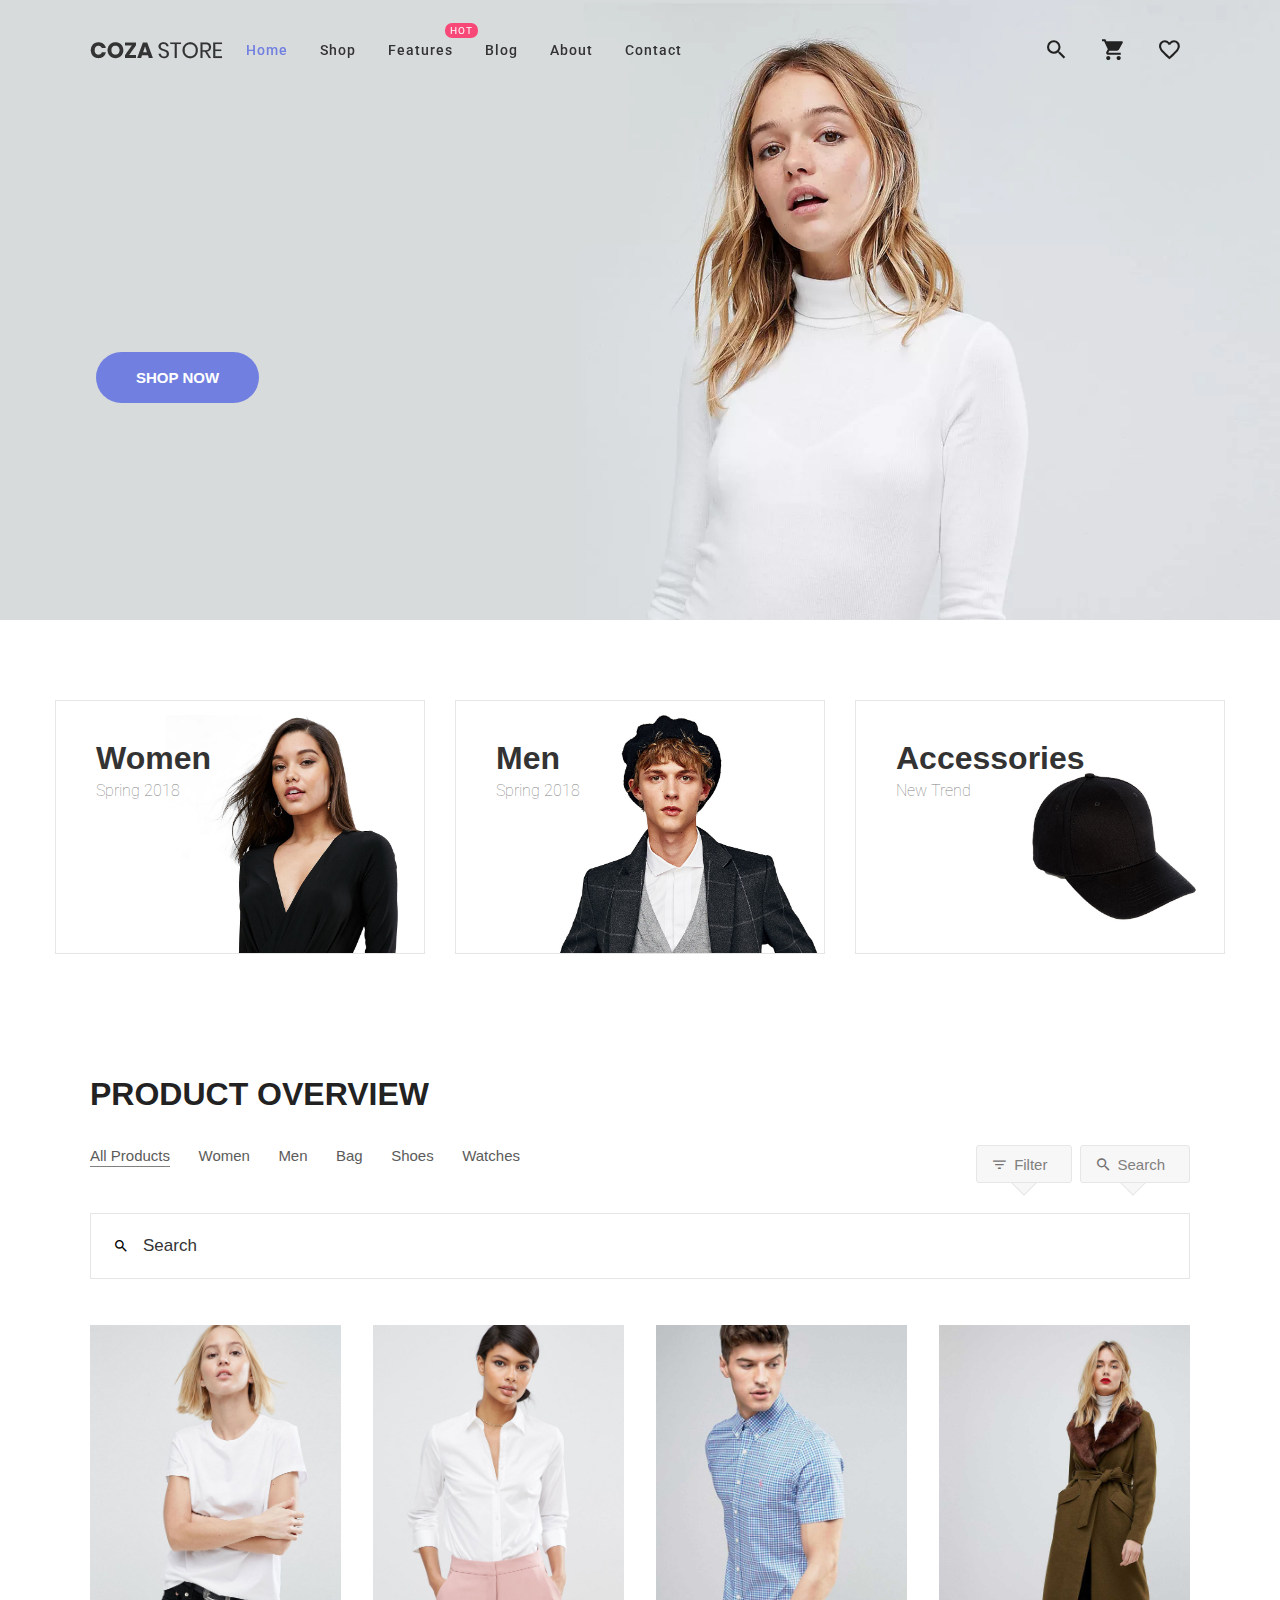
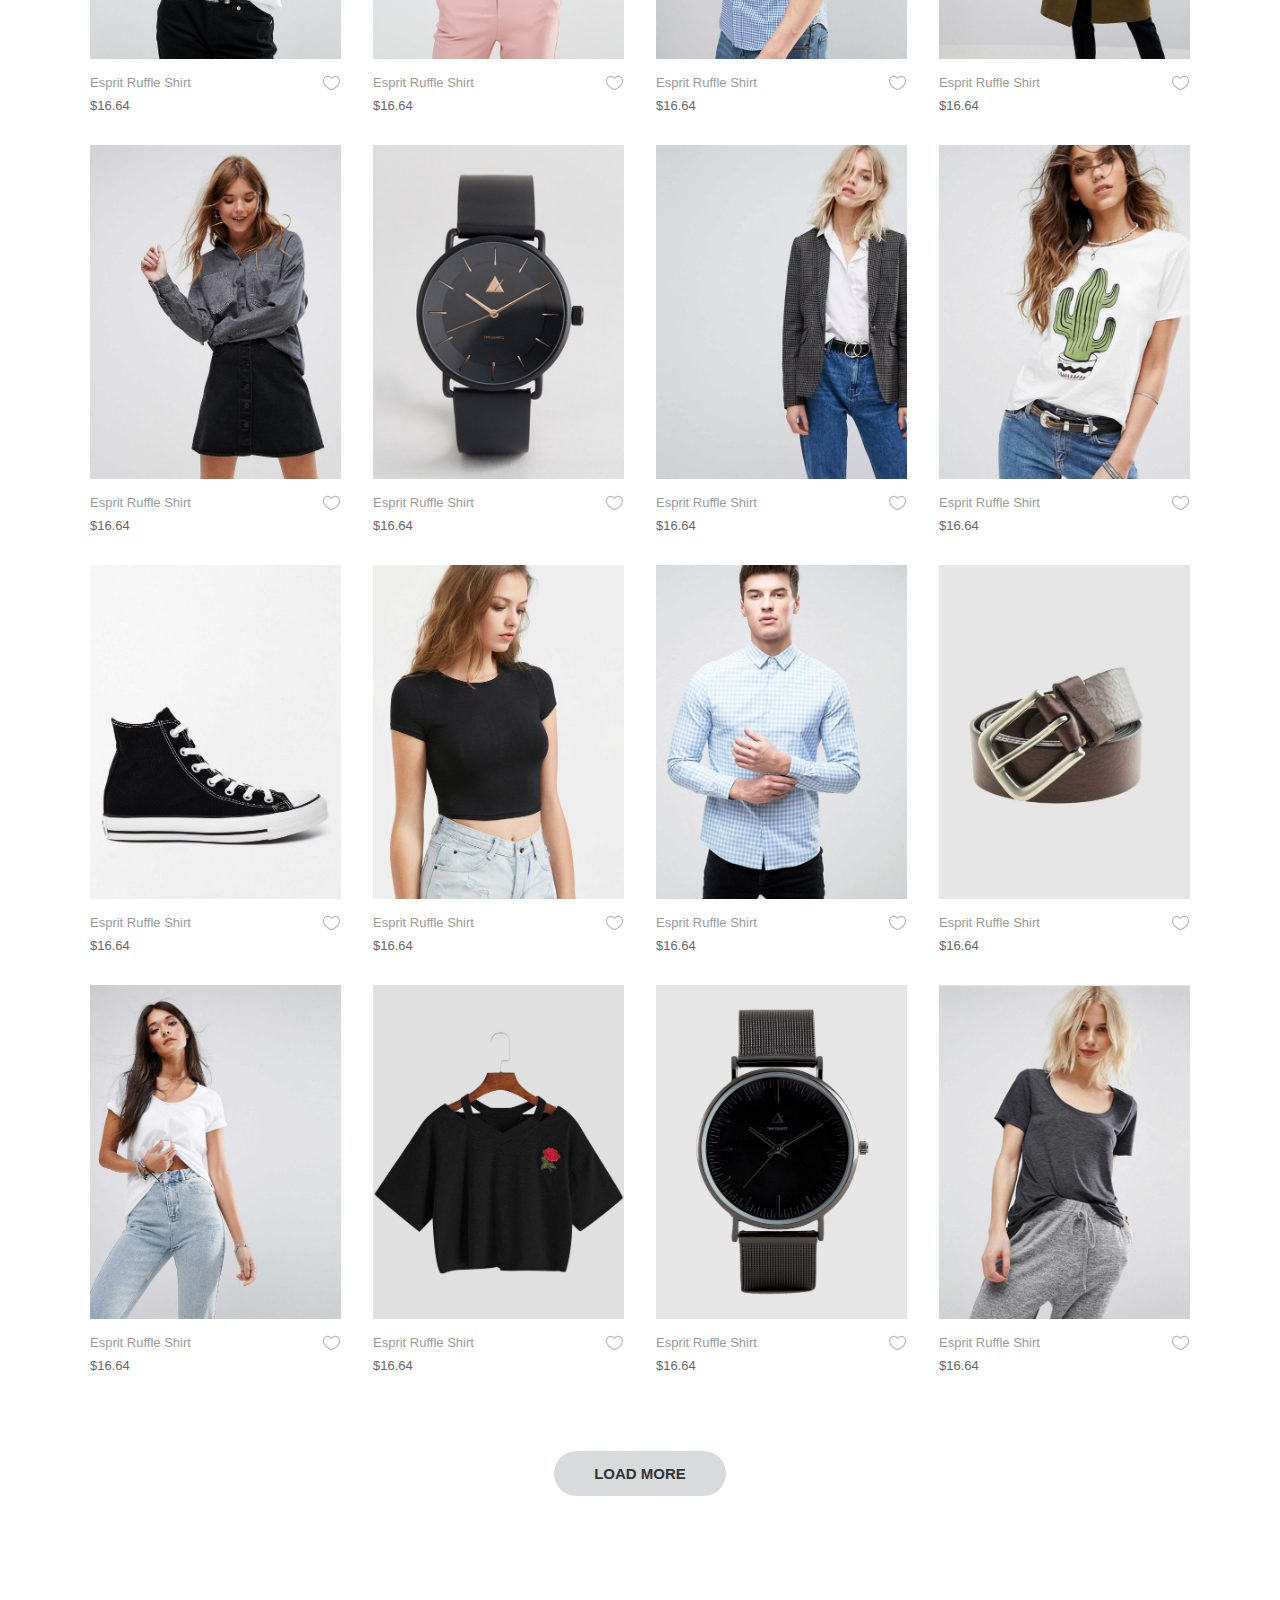
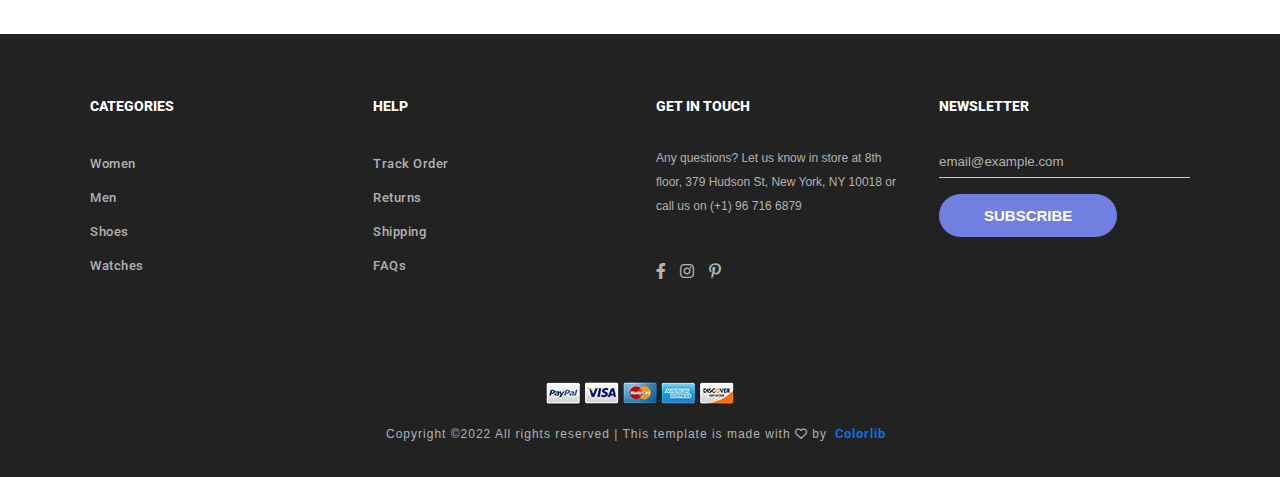
==== index.html @ a1674308 "added the projects files" ====
<!DOCTYPE html>
<html lang="en">
  <head>
    <meta charset="UTF-8" />
    <meta http-equiv="X-UA-Compatible" content="IE=edge" />
    <meta name="viewport" content="width=device-width, initial-scale=1.0" />
    <link rel="stylesheet" href="./assets/css/all.min.css" />
    <link rel="stylesheet" href="index.css" />
    <link rel="preconnect" href="https://fonts.googleapis.com" />
    <link rel="preconnect" href="https://fonts.gstatic.com" crossorigin />
    <link
      href="https://fonts.googleapis.com/css2?family=Roboto:wght@500&display=swap"
      rel="stylesheet"
    />
    <!-- material-design-iconic  -->
    <link
      rel="stylesheet"
      href="./assets/material-design-iconic-font/css/material-design-iconic-font.min.css"
    />
    <title>Coze Store</title>
  </head>
  <body>
    <!-- Header  -->
    <header>
      <div class="logo">
        <img src="./assets/images/logo.png" alt="logo" />
      </div>
      <nav>
        <ul class="main-menu">
          <div class="home">
            <li>
              <a href="index.html" style="padding-bottom: 3rem">Home</a>
              <ul class="sub-menu">
                <li><a href="#">Homepage 1</a></li>
                <li><a href="#">Homepage 2</a></li>
                <li><a href="#">Homepage 3</a></li>
              </ul>
            </li>
          </div>
          <li><a href="assets/pages/shop.html">Shop</a></li>
          <li>
            <span>HOT</span>
            <a href="assets/pages/features.html">Features</a>
          </li>
          <li><a href="assets/pages/blog.html">Blog</a></li>
          <li><a href="assets/pages/about.html">About</a></li>
          <li><a href="assets/pages/contact.html">Contact</a></li>
        </ul>
      </nav>
  
      <div class="header-icons">
        <i class="zmdi zmdi-search"></i>
        <i class="zmdi zmdi-shopping-cart"></i>
        <i class="zmdi zmdi-favorite-outline"></i>
      </div>
    </header>
    <!--   Landing -->
    <div class="landing">
      <button onclick="topFunction()" id="myBtn" title="Go to top">
        <i class="fa-solid fa-angle-up"></i>
      </button>
      <div class="slideshow" id="slideshow">
        <div>
          <img
            src="./assets/images/xslide-01.jpg.pagespeed.ic.XotvXKn0Mi.webp"
          />
        </div>
      </div>
      <button type="button" class="btn">SHOP NOW</button>
    </div>
    <div class="banner">
      <div class="banner-products">
        <img
          src="./assets/images/xbanner-01.jpg.pagespeed.ic.Uj5FE94mgU.jpg"
          alt=""
        />
        <h1>Women</h1>
        <p>Spring 2018</p>
        <div class="overlay">
          <button class="hover-underline-animation" type="button">
            SHOP NOW
          </button>
          <!-- <hr class="line" /> -->
        </div>
      </div>
      <div class="banner-products">
        <img
          src="./assets/images/xbanner-02.jpg.pagespeed.ic.MQuZq6F18q.jpg"
          alt=""
        />
        <h1>Men</h1>
        <p>Spring 2018</p>
        <div class="overlay">
          <button>SHOP NOW</button>
        </div>
      </div>
      <div class="banner-products">
        <img
          src="./assets/images/xbanner-03.jpg.pagespeed.ic.1rqLomOaMb.jpg"
          alt=""
        />
        <h1>Accessories</h1>
        <p>New Trend</p>
        <div class="overlay">
          <button type="button">SHOP NOW</button>
        </div>
      </div>
    </div>
    <!--  Products Overview -->
    <div class="title">
      <h1>PRODUCT OVERVIEW</h1>
    </div>
    <section class="products">
      <div class="product-top">
        <div class="button-group">
          <button type="button" class="active">All Products</button>
          <button type="button">Women</button>
          <button type="button">Men</button>
          <button type="button">Bag</button>
          <button type="button">Shoes</button>
          <button type="button">Watches</button>
        </div>
        <div class="filter">
          <div class="filter-icon">
            <i class="zmdi zmdi-filter-list hover"></i>
            <!-- <i class="icon-close-search zmdi zmdi-close dis-none"></i> -->
            <p class="hover">Filter</p>
          </div>
          <div class="filter-icon">
            <i class="zmdi zmdi-search hover" ></i> 
            <!-- <i class="icon-close-search  zmdi zmdi-close dis-none"></i> -->
            <p class="hover">Search</p>
          </div>
        </div>
      </div>
      <div class="search">
        <i class="zmdi zmdi-search hover" ></i> 
        <input type="search" value="" placeholder="Search">
      </div>
      </div>
      <div class="product-items">
        <div class="items">
          <div class="product">
            <img src="./assets/images/xproduct-01.jpg.pagespeed.ic.6WHvZRJRuO.jpg" alt="" />
            <button>Quick View</button>
          </div>
          <div class="product-info">
            <div class="price">
              <h3>Esprit Ruffle Shirt</h3>
              <p>$16.64</p>
            </div>
              <div class="heart-icons">
                <img class="icon-heart-1 " src="./assets/images/xicon-heart-01.png.pagespeed.ic.kGwqiVk_BS.png" alt="">
                <img class="icon-heart-2" src="./assets/images/xicon-heart-02.png.pagespeed.ic.-OFifoFj6L.png" alt="">
              </div>
          </div>
        </div>
        <div class="items">
          <div class="product">
            <img src="./assets/images/xproduct-02.jpg.pagespeed.ic._mIojWDfEX.jpg" alt="" />
            <button>Quick View</button>
          </div>
          <div class="product-info">
            <div class="price">
              <h3>Esprit Ruffle Shirt</h3>
              <p>$16.64</p>
            </div>
              <div class="heart-icons">
                <img class="icon-heart-1 " src="./assets/images/xicon-heart-01.png.pagespeed.ic.kGwqiVk_BS.png" alt="">
                <img class="icon-heart-2" src="./assets/images/xicon-heart-02.png.pagespeed.ic.-OFifoFj6L.png" alt="">
              </div>
          </div>
        </div>
        <div class="items">
          <div class="product">
            <img src="./assets/images/xproduct-03.jpg.pagespeed.ic.eOHs429Gtb.jpg" alt="" />
            <button>Quick View</button>
          </div>
          <div class="product-info">
            <div class="price">
              <h3>Esprit Ruffle Shirt</h3>
              <p>$16.64</p>
            </div>
              <div class="heart-icons">
                <img class="icon-heart-1 " src="./assets/images/xicon-heart-01.png.pagespeed.ic.kGwqiVk_BS.png" alt="">
                <img class="icon-heart-2" src="./assets/images/xicon-heart-02.png.pagespeed.ic.-OFifoFj6L.png" alt="">
              </div>
          </div>
        </div>
        <div class="items">
          <div class="product">
            <img src="./assets/images/xproduct-04.jpg.pagespeed.ic.1MaP4euDx9.jpg" alt="" />
            <button>Quick View</button>
          </div>
          <div class="product-info">
            <div class="price">
              <h3>Esprit Ruffle Shirt</h3>
              <p>$16.64</p>
            </div>
              <div class="heart-icons">
                <img class="icon-heart-1 " src="./assets/images/xicon-heart-01.png.pagespeed.ic.kGwqiVk_BS.png" alt="">
                <img class="icon-heart-2" src="./assets/images/xicon-heart-02.png.pagespeed.ic.-OFifoFj6L.png" alt="">
              </div>
          </div>
        </div>
        <div class="items">
          <div class="product">
            <img src="./assets/images/xproduct-05.jpg.pagespeed.ic.GHcB3Nc9zp.jpg" alt="" />
            <button>Quick View</button>
          </div>
          <div class="product-info">
            <div class="price">
              <h3>Esprit Ruffle Shirt</h3>
              <p>$16.64</p>
            </div>
              <div class="heart-icons">
                <img class="icon-heart-1 " src="./assets/images/xicon-heart-01.png.pagespeed.ic.kGwqiVk_BS.png" alt="">
                <img class="icon-heart-2" src="./assets/images/xicon-heart-02.png.pagespeed.ic.-OFifoFj6L.png" alt="">
              </div>
          </div>
        </div>
        <div class="items">
          <div class="product">
            <img src="./assets/images/xproduct-06.jpg.pagespeed.ic.mU9c3gp9yp.jpg" alt="" />
            <button>Quick View</button>
          </div>
          <div class="product-info">
            <div class="price">
              <h3>Esprit Ruffle Shirt</h3>
              <p>$16.64</p>
            </div>
              <div class="heart-icons">
                <img class="icon-heart-1 " src="./assets/images/xicon-heart-01.png.pagespeed.ic.kGwqiVk_BS.png" alt="">
                <img class="icon-heart-2" src="./assets/images/xicon-heart-02.png.pagespeed.ic.-OFifoFj6L.png" alt="">
              </div>
          </div>
        </div>
        <div class="items">
          <div class="product">
            <img src="./assets/images/xproduct-07.jpg.pagespeed.ic.wXz93SW1CF.webp" alt="" />
            <button>Quick View</button>
          </div>
          <div class="product-info">
            <div class="price">
              <h3>Esprit Ruffle Shirt</h3>
              <p>$16.64</p>
            </div>
              <div class="heart-icons">
                <img class="icon-heart-1 " src="./assets/images/xicon-heart-01.png.pagespeed.ic.kGwqiVk_BS.png" alt="">
                <img class="icon-heart-2" src="./assets/images/xicon-heart-02.png.pagespeed.ic.-OFifoFj6L.png" alt="">
              </div>
          </div>
        </div>
        <div class="items">
          <div class="product">
            <img src="./assets/images/xproduct-08.jpg.pagespeed.ic.zcR_ZfXlFq.jpg" alt="" />
            <button>Quick View</button>
          </div>
          <div class="product-info">
            <div class="price">
              <h3>Esprit Ruffle Shirt</h3>
              <p>$16.64</p>
            </div>
              <div class="heart-icons">
                <img class="icon-heart-1 " src="./assets/images/xicon-heart-01.png.pagespeed.ic.kGwqiVk_BS.png" alt="">
                <img class="icon-heart-2" src="./assets/images/xicon-heart-02.png.pagespeed.ic.-OFifoFj6L.png" alt="">
              </div>
          </div>
        </div>
        <div class="items">
          <div class="product">
            <img src="./assets/images/xproduct-09.jpg.pagespeed.ic._ex9y9IVR9.jpg" alt="" />
            <button>Quick View</button>
          </div>
          <div class="product-info">
            <div class="price">
              <h3>Esprit Ruffle Shirt</h3>
              <p>$16.64</p>
            </div>
              <div class="heart-icons">
                <img class="icon-heart-1 " src="./assets/images/xicon-heart-01.png.pagespeed.ic.kGwqiVk_BS.png" alt="">
                <img class="icon-heart-2" src="./assets/images/xicon-heart-02.png.pagespeed.ic.-OFifoFj6L.png" alt="">
              </div>
          </div>
        </div>
        <div class="items">
          <div class="product">
            <img src="./assets/images/xproduct-10.jpg.pagespeed.ic.JKjq4oUn3E.jpg" alt="" />
            <button>Quick View</button>
          </div>
          <div class="product-info">
            <div class="price">
              <h3>Esprit Ruffle Shirt</h3>
              <p>$16.64</p>
            </div>
              <div class="heart-icons">
                <img class="icon-heart-1 " src="./assets/images/xicon-heart-01.png.pagespeed.ic.kGwqiVk_BS.png" alt="">
                <img class="icon-heart-2" src="./assets/images/xicon-heart-02.png.pagespeed.ic.-OFifoFj6L.png" alt="">
              </div>
          </div>
        </div>
        <div class="items">
          <div class="product">
            <img src="./assets/images/xproduct-11.jpg.pagespeed.ic.fJxJBqHZzv.jpg" alt="" />
            <button>Quick View</button>
          </div>
          <div class="product-info">
            <div class="price">
              <h3>Esprit Ruffle Shirt</h3>
              <p>$16.64</p>
            </div>
              <div class="heart-icons">
                <img class="icon-heart-1 " src="./assets/images/xicon-heart-01.png.pagespeed.ic.kGwqiVk_BS.png" alt="">
                <img class="icon-heart-2" src="./assets/images/xicon-heart-02.png.pagespeed.ic.-OFifoFj6L.png" alt="">
              </div>
          </div>
        </div>
        <div class="items">
          <div class="product">
            <img src="./assets/images/xproduct-12.jpg.pagespeed.ic.Ft0-TDvq7W.jpg" alt="" />
            <button>Quick View</button>
          </div>
          <div class="product-info">
            <div class="price">
              <h3>Esprit Ruffle Shirt</h3>
              <p>$16.64</p>
            </div>
              <div class="heart-icons">
                <img class="icon-heart-1 " src="./assets/images/xicon-heart-01.png.pagespeed.ic.kGwqiVk_BS.png" alt="">
                <img class="icon-heart-2" src="./assets/images/xicon-heart-02.png.pagespeed.ic.-OFifoFj6L.png" alt="">
              </div>
          </div>
        </div>
        <div class="items">
          <div class="product">
            <img src="./assets/images/xproduct-13.jpg.pagespeed.ic.jIjGx2QblE.jpg" alt="" />
            <button>Quick View</button>
          </div>
          <div class="product-info">
            <div class="price">
              <h3>Esprit Ruffle Shirt</h3>
              <p>$16.64</p>
            </div>
              <div class="heart-icons">
                <img class="icon-heart-1 " src="./assets/images/xicon-heart-01.png.pagespeed.ic.kGwqiVk_BS.png" alt="">
                <img class="icon-heart-2" src="./assets/images/xicon-heart-02.png.pagespeed.ic.-OFifoFj6L.png" alt="">
              </div>
          </div>
        </div>
        <div class="items">
          <div class="product">
            <img src="./assets/images/xproduct-14.jpg.pagespeed.ic.rUWpWgkkYK.jpg" alt="" />
            <button>Quick View</button>
          </div>
          <div class="product-info">
            <div class="price">
              <h3>Esprit Ruffle Shirt</h3>
              <p>$16.64</p>
            </div>
              <div class="heart-icons">
                <img class="icon-heart-1 " src="./assets/images/xicon-heart-01.png.pagespeed.ic.kGwqiVk_BS.png" alt="">
                <img class="icon-heart-2" src="./assets/images/xicon-heart-02.png.pagespeed.ic.-OFifoFj6L.png" alt="">
              </div>
          </div>
        </div>
        <div class="items">
          <div class="product">
            <img src="./assets/images/xproduct-15.jpg.pagespeed.ic.LNG1pmoqOY.jpg" alt="" />
            <button>Quick View</button>
          </div>
          <div class="product-info">
            <div class="price">
              <h3>Esprit Ruffle Shirt</h3>
              <p>$16.64</p>
            </div>
              <div class="heart-icons">
                <img class="icon-heart-1 " src="./assets/images/xicon-heart-01.png.pagespeed.ic.kGwqiVk_BS.png" alt="">
                <img class="icon-heart-2" src="./assets/images/xicon-heart-02.png.pagespeed.ic.-OFifoFj6L.png" alt="">
              </div>
          </div>
        </div>
        <div class="items">
          <div class="product">
            <img src="./assets/images/xproduct-16.jpg.pagespeed.ic.AbLwZITYaU.jpg" alt="" />
            <button>Quick View</button>
          </div>
          <div class="product-info">
            <div class="price">
              <h3>Esprit Ruffle Shirt</h3>
              <p>$16.64</p>
            </div>
              <div class="heart-icons">
                <img class="icon-heart-1 " src="./assets/images/xicon-heart-01.png.pagespeed.ic.kGwqiVk_BS.png" alt="">
                <img class="icon-heart-2" src="./assets/images/xicon-heart-02.png.pagespeed.ic.-OFifoFj6L.png" alt="">
              </div>
          </div>
        </div>
      </div>
      <div class="load-more">
        <button type="button" class="btn">LOAD MORE</button>
      </div>  
    </section>

    <!-----------  Footer  ----------->
    <footer>
      <div class="footer-top">
        <div>
          <h4>CATEGORIES</h4>
          <a href="#">Women</a>
          <a href="#">Men</a>
          <a href="#">Shoes</a>
          <a href="#">Watches</a>
        </div>
        <div>
          <h4>HELP</h4>
          <a href="#">Track Order</a>
          <a href="#">Returns</a>
          <a href="#">Shipping</a>
          <a href="#">FAQs</a>
        </div>
        <div>
          <h4>GET IN TOUCH</h4>
          <p>
            Any questions? Let us know in store at 8th floor, 379 Hudson St, New York,
            NY 10018 or call us on (+1) 96 716 6879
          </p>
          <div class="socials">
            <i class="fa-brands fa-facebook-f"></i>
            <i class="fa-brands fa-instagram"></i>
            <i class="fa-brands fa-pinterest-p"></i>
          </div>
        </div>
        <div class="subscribe">
          <h4>NEWSLETTER</h4>
          <input type="text" placeholder="email@example.com" />
          <button type="submit" class="btn">SUBSCRIBE</button>
        </div>
      </div>
      <div class="footer-bottom">
        <div class="pay">
          <img
            src="/assets/images/xicon-pay-01.png.pagespeed.ic.xvOr_mBxdb.png"
            alt=""
          />
          <img
            src="/assets/images/xicon-pay-02.png.pagespeed.ic.rg_hDWQXGj.png"
            alt=""
          />
          <img
            src="/assets/images/xicon-pay-03.png.pagespeed.ic.oQPI6u_CWi.png"
            alt=""
          />
          <img
            src="/assets/images/xicon-pay-04.png.pagespeed.ic.lQoKBVZlWg.png"
            alt=""
          />
          <img
            src="/assets/images/xicon-pay-05.png.pagespeed.ic.x0LpVPNXiU.png"
            alt=""
          />
        </div>
        <p>
          Copyright ©2022 All rights reserved | This template is made with
          <i class="fa-regular fa-heart"></i> by<a href="#">Colorlib</a>
        </p>
      </div>
    </footer>
    <!-- jQuery -->
    <script
      type="text/javascript"
      src="https://ajax.googleapis.com/ajax/libs/jquery/1.11.3/jquery.min.js"
    ></script>
    <script
      src="https://code.jquery.com/jquery-3.3.1.min.js"
      integrity="sha384-tsQFqpEReu7ZLhBV2VZlAu7zcOV+rXbYlF2cqB8txI/8aZajjp4Bqd+V6D5IgvKT"
      crossorigin="anonymous"
    ></script>
    <script src="jquery-gallery.js"></script>
    <script src="./index.js"></script>
  </body>
</html>
---- index.css ----
@import "./assets/css/home.css";

/* Global Rules*/
* {
  margin: 0;
  padding: 0;
  border: 0;
  outline: 0;
  box-sizing: border-box;
  list-style: none;
  text-decoration: none;
}
html {
  scroll-behavior: smooth;
}
body {
  font-family: Arial, sans-serif;
}
:root {
  --secondary-color: #717fe0;
  --footer-color: #222;
  --up-color-footer: #495081;
  --up-color-default: #b8bff0;
  --img-bg-color: #d7dbdc;
  --text-color: #5b5b5a;
  --section-padding: 90px;
  --border-color: #e6e6e6;
}
.btn {
  background-color: var(--secondary-color);
  color: #fff;
  border: none;
  padding: 17px 40px;
  border-radius: 30px;
  font-size: 15px;
  font-weight: 600;
  cursor: pointer;
  transition: 0.5s;
}
.btn:hover {
  background-color: var(--footer-color);
}
#myBtn {
  display: none;
  position: fixed;
  bottom: 0px;
  right: 40px;
  z-index: 99;
  font-size: 16px;
  border: none;
  outline: none;
  background-color: rgb(113, 127, 224, 0.5);
  color: #fff;
  cursor: pointer;
  padding: 10px 14px;
  transition: 0.3s;
}

#myBtn:hover {
  background-color: #717fe0;
  transition: 0.3s;
}
/* End Global Rules*/
---- assets/material-design-iconic-font/css/material-design-iconic-font.min.css ----
@font-face{font-family:Material-Design-Iconic-Font;src:url(../fonts/Material-Design-Iconic-Font.woff2?v=2.2.0) format('woff2'),url(../fonts/Material-Design-Iconic-Font.woff?v=2.2.0) format('woff'),url(../fonts/Material-Design-Iconic-Font.ttf?v=2.2.0) format('truetype')}.zmdi{display:inline-block;font:normal normal normal 14px/1 'Material-Design-Iconic-Font';font-size:inherit;text-rendering:auto;-webkit-font-smoothing:antialiased;-moz-osx-font-smoothing:grayscale}.zmdi-hc-lg{font-size:1.33333333em;line-height:.75em;vertical-align:-15%}.zmdi-hc-2x{font-size:2em}.zmdi-hc-3x{font-size:3em}.zmdi-hc-4x{font-size:4em}.zmdi-hc-5x{font-size:5em}.zmdi-hc-fw{width:1.28571429em;text-align:center}.zmdi-hc-ul{padding-left:0;margin-left:2.14285714em;list-style-type:none}.zmdi-hc-ul>li{position:relative}.zmdi-hc-li{position:absolute;left:-2.14285714em;width:2.14285714em;top:.14285714em;text-align:center}.zmdi-hc-li.zmdi-hc-lg{left:-1.85714286em}.zmdi-hc-border{padding:.1em .25em;border:solid .1em #9e9e9e;border-radius:2px}.zmdi-hc-border-circle{padding:.1em .25em;border:solid .1em #9e9e9e;border-radius:50%}.zmdi.pull-left{float:left;margin-right:.15em}.zmdi.pull-right{float:right;margin-left:.15em}.zmdi-hc-spin{-webkit-animation:zmdi-spin 1.5s infinite linear;animation:zmdi-spin 1.5s infinite linear}.zmdi-hc-spin-reverse{-webkit-animation:zmdi-spin-reverse 1.5s infinite linear;animation:zmdi-spin-reverse 1.5s infinite linear}@-webkit-keyframes zmdi-spin{0%{-webkit-transform:rotate(0deg);transform:rotate(0deg)}100%{-webkit-transform:rotate(359deg);transform:rotate(359deg)}}@keyframes zmdi-spin{0%{-webkit-transform:rotate(0deg);transform:rotate(0deg)}100%{-webkit-transform:rotate(359deg);transform:rotate(359deg)}}@-webkit-keyframes zmdi-spin-reverse{0%{-webkit-transform:rotate(0deg);transform:rotate(0deg)}100%{-webkit-transform:rotate(-359deg);transform:rotate(-359deg)}}@keyframes zmdi-spin-reverse{0%{-webkit-transform:rotate(0deg);transform:rotate(0deg)}100%{-webkit-transform:rotate(-359deg);transform:rotate(-359deg)}}.zmdi-hc-rotate-90{-webkit-transform:rotate(90deg);-ms-transform:rotate(90deg);transform:rotate(90deg)}.zmdi-hc-rotate-180{-webkit-transform:rotate(180deg);-ms-transform:rotate(180deg);transform:rotate(180deg)}.zmdi-hc-rotate-270{-webkit-transform:rotate(270deg);-ms-transform:rotate(270deg);transform:rotate(270deg)}.zmdi-hc-flip-horizontal{-webkit-transform:scale(-1,1);-ms-transform:scale(-1,1);transform:scale(-1,1)}.zmdi-hc-flip-vertical{-webkit-transform:scale(1,-1);-ms-transform:scale(1,-1);transform:scale(1,-1)}.zmdi-hc-stack{position:relative;display:inline-block;width:2em;height:2em;line-height:2em;vertical-align:middle}.zmdi-hc-stack-1x,.zmdi-hc-stack-2x{position:absolute;left:0;width:100%;text-align:center}.zmdi-hc-stack-1x{line-height:inherit}.zmdi-hc-stack-2x{font-size:2em}.zmdi-hc-inverse{color:#fff}.zmdi-3d-rotation:before{content:'\f101'}.zmdi-airplane-off:before{content:'\f102'}.zmdi-airplane:before{content:'\f103'}.zmdi-album:before{content:'\f104'}.zmdi-archive:before{content:'\f105'}.zmdi-assignment-account:before{content:'\f106'}.zmdi-assignment-alert:before{content:'\f107'}.zmdi-assignment-check:before{content:'\f108'}.zmdi-assignment-o:before{content:'\f109'}.zmdi-assignment-return:before{content:'\f10a'}.zmdi-assignment-returned:before{content:'\f10b'}.zmdi-assignment:before{content:'\f10c'}.zmdi-attachment-alt:before{content:'\f10d'}.zmdi-attachment:before{content:'\f10e'}.zmdi-audio:before{content:'\f10f'}.zmdi-badge-check:before{content:'\f110'}.zmdi-balance-wallet:before{content:'\f111'}.zmdi-balance:before{content:'\f112'}.zmdi-battery-alert:before{content:'\f113'}.zmdi-battery-flash:before{content:'\f114'}.zmdi-battery-unknown:before{content:'\f115'}.zmdi-battery:before{content:'\f116'}.zmdi-bike:before{content:'\f117'}.zmdi-block-alt:before{content:'\f118'}.zmdi-block:before{content:'\f119'}.zmdi-boat:before{content:'\f11a'}.zmdi-book-image:before{content:'\f11b'}.zmdi-book:before{content:'\f11c'}.zmdi-bookmark-outline:before{content:'\f11d'}.zmdi-bookmark:before{content:'\f11e'}.zmdi-brush:before{content:'\f11f'}.zmdi-bug:before{content:'\f120'}.zmdi-bus:before{content:'\f121'}.zmdi-cake:before{content:'\f122'}.zmdi-car-taxi:before{content:'\f123'}.zmdi-car-wash:before{content:'\f124'}.zmdi-car:before{content:'\f125'}.zmdi-card-giftcard:before{content:'\f126'}.zmdi-card-membership:before{content:'\f127'}.zmdi-card-travel:before{content:'\f128'}.zmdi-card:before{content:'\f129'}.zmdi-case-check:before{content:'\f12a'}.zmdi-case-download:before{content:'\f12b'}.zmdi-case-play:before{content:'\f12c'}.zmdi-case:before{content:'\f12d'}.zmdi-cast-connected:before{content:'\f12e'}.zmdi-cast:before{content:'\f12f'}.zmdi-chart-donut:before{content:'\f130'}.zmdi-chart:before{content:'\f131'}.zmdi-city-alt:before{content:'\f132'}.zmdi-city:before{content:'\f133'}.zmdi-close-circle-o:before{content:'\f134'}.zmdi-close-circle:before{content:'\f135'}.zmdi-close:before{content:'\f136'}.zmdi-cocktail:before{content:'\f137'}.zmdi-code-setting:before{content:'\f138'}.zmdi-code-smartphone:before{content:'\f139'}.zmdi-code:before{content:'\f13a'}.zmdi-coffee:before{content:'\f13b'}.zmdi-collection-bookmark:before{content:'\f13c'}.zmdi-collection-case-play:before{content:'\f13d'}.zmdi-collection-folder-image:before{content:'\f13e'}.zmdi-collection-image-o:before{content:'\f13f'}.zmdi-collection-image:before{content:'\f140'}.zmdi-collection-item-1:before{content:'\f141'}.zmdi-collection-item-2:before{content:'\f142'}.zmdi-collection-item-3:before{content:'\f143'}.zmdi-collection-item-4:before{content:'\f144'}.zmdi-collection-item-5:before{content:'\f145'}.zmdi-collection-item-6:before{content:'\f146'}.zmdi-collection-item-7:before{content:'\f147'}.zmdi-collection-item-8:before{content:'\f148'}.zmdi-collection-item-9-plus:before{content:'\f149'}.zmdi-collection-item-9:before{content:'\f14a'}.zmdi-collection-item:before{content:'\f14b'}.zmdi-collection-music:before{content:'\f14c'}.zmdi-collection-pdf:before{content:'\f14d'}.zmdi-collection-plus:before{content:'\f14e'}.zmdi-collection-speaker:before{content:'\f14f'}.zmdi-collection-text:before{content:'\f150'}.zmdi-collection-video:before{content:'\f151'}.zmdi-compass:before{content:'\f152'}.zmdi-cutlery:before{content:'\f153'}.zmdi-delete:before{content:'\f154'}.zmdi-dialpad:before{content:'\f155'}.zmdi-dns:before{content:'\f156'}.zmdi-drink:before{content:'\f157'}.zmdi-edit:before{content:'\f158'}.zmdi-email-open:before{content:'\f159'}.zmdi-email:before{content:'\f15a'}.zmdi-eye-off:before{content:'\f15b'}.zmdi-eye:before{content:'\f15c'}.zmdi-eyedropper:before{content:'\f15d'}.zmdi-favorite-outline:before{content:'\f15e'}.zmdi-favorite:before{content:'\f15f'}.zmdi-filter-list:before{content:'\f160'}.zmdi-fire:before{content:'\f161'}.zmdi-flag:before{content:'\f162'}.zmdi-flare:before{content:'\f163'}.zmdi-flash-auto:before{content:'\f164'}.zmdi-flash-off:before{content:'\f165'}.zmdi-flash:before{content:'\f166'}.zmdi-flip:before{content:'\f167'}.zmdi-flower-alt:before{content:'\f168'}.zmdi-flower:before{content:'\f169'}.zmdi-font:before{content:'\f16a'}.zmdi-fullscreen-alt:before{content:'\f16b'}.zmdi-fullscreen-exit:before{content:'\f16c'}.zmdi-fullscreen:before{content:'\f16d'}.zmdi-functions:before{content:'\f16e'}.zmdi-gas-station:before{content:'\f16f'}.zmdi-gesture:before{content:'\f170'}.zmdi-globe-alt:before{content:'\f171'}.zmdi-globe-lock:before{content:'\f172'}.zmdi-globe:before{content:'\f173'}.zmdi-graduation-cap:before{content:'\f174'}.zmdi-home:before{content:'\f175'}.zmdi-hospital-alt:before{content:'\f176'}.zmdi-hospital:before{content:'\f177'}.zmdi-hotel:before{content:'\f178'}.zmdi-hourglass-alt:before{content:'\f179'}.zmdi-hourglass-outline:before{content:'\f17a'}.zmdi-hourglass:before{content:'\f17b'}.zmdi-http:before{content:'\f17c'}.zmdi-image-alt:before{content:'\f17d'}.zmdi-image-o:before{content:'\f17e'}.zmdi-image:before{content:'\f17f'}.zmdi-inbox:before{content:'\f180'}.zmdi-invert-colors-off:before{content:'\f181'}.zmdi-invert-colors:before{content:'\f182'}.zmdi-key:before{content:'\f183'}.zmdi-label-alt-outline:before{content:'\f184'}.zmdi-label-alt:before{content:'\f185'}.zmdi-label-heart:before{content:'\f186'}.zmdi-label:before{content:'\f187'}.zmdi-labels:before{content:'\f188'}.zmdi-lamp:before{content:'\f189'}.zmdi-landscape:before{content:'\f18a'}.zmdi-layers-off:before{content:'\f18b'}.zmdi-layers:before{content:'\f18c'}.zmdi-library:before{content:'\f18d'}.zmdi-link:before{content:'\f18e'}.zmdi-lock-open:before{content:'\f18f'}.zmdi-lock-outline:before{content:'\f190'}.zmdi-lock:before{content:'\f191'}.zmdi-mail-reply-all:before{content:'\f192'}.zmdi-mail-reply:before{content:'\f193'}.zmdi-mail-send:before{content:'\f194'}.zmdi-mall:before{content:'\f195'}.zmdi-map:before{content:'\f196'}.zmdi-menu:before{content:'\f197'}.zmdi-money-box:before{content:'\f198'}.zmdi-money-off:before{content:'\f199'}.zmdi-money:before{content:'\f19a'}.zmdi-more-vert:before{content:'\f19b'}.zmdi-more:before{content:'\f19c'}.zmdi-movie-alt:before{content:'\f19d'}.zmdi-movie:before{content:'\f19e'}.zmdi-nature-people:before{content:'\f19f'}.zmdi-nature:before{content:'\f1a0'}.zmdi-navigation:before{content:'\f1a1'}.zmdi-open-in-browser:before{content:'\f1a2'}.zmdi-open-in-new:before{content:'\f1a3'}.zmdi-palette:before{content:'\f1a4'}.zmdi-parking:before{content:'\f1a5'}.zmdi-pin-account:before{content:'\f1a6'}.zmdi-pin-assistant:before{content:'\f1a7'}.zmdi-pin-drop:before{content:'\f1a8'}.zmdi-pin-help:before{content:'\f1a9'}.zmdi-pin-off:before{content:'\f1aa'}.zmdi-pin:before{content:'\f1ab'}.zmdi-pizza:before{content:'\f1ac'}.zmdi-plaster:before{content:'\f1ad'}.zmdi-power-setting:before{content:'\f1ae'}.zmdi-power:before{content:'\f1af'}.zmdi-print:before{content:'\f1b0'}.zmdi-puzzle-piece:before{content:'\f1b1'}.zmdi-quote:before{content:'\f1b2'}.zmdi-railway:before{content:'\f1b3'}.zmdi-receipt:before{content:'\f1b4'}.zmdi-refresh-alt:before{content:'\f1b5'}.zmdi-refresh-sync-alert:before{content:'\f1b6'}.zmdi-refresh-sync-off:before{content:'\f1b7'}.zmdi-refresh-sync:before{content:'\f1b8'}.zmdi-refresh:before{content:'\f1b9'}.zmdi-roller:before{content:'\f1ba'}.zmdi-ruler:before{content:'\f1bb'}.zmdi-scissors:before{content:'\f1bc'}.zmdi-screen-rotation-lock:before{content:'\f1bd'}.zmdi-screen-rotation:before{content:'\f1be'}.zmdi-search-for:before{content:'\f1bf'}.zmdi-search-in-file:before{content:'\f1c0'}.zmdi-search-in-page:before{content:'\f1c1'}.zmdi-search-replace:before{content:'\f1c2'}.zmdi-search:before{content:'\f1c3'}.zmdi-seat:before{content:'\f1c4'}.zmdi-settings-square:before{content:'\f1c5'}.zmdi-settings:before{content:'\f1c6'}.zmdi-shield-check:before{content:'\f1c7'}.zmdi-shield-security:before{content:'\f1c8'}.zmdi-shopping-basket:before{content:'\f1c9'}.zmdi-shopping-cart-plus:before{content:'\f1ca'}.zmdi-shopping-cart:before{content:'\f1cb'}.zmdi-sign-in:before{content:'\f1cc'}.zmdi-sort-amount-asc:before{content:'\f1cd'}.zmdi-sort-amount-desc:before{content:'\f1ce'}.zmdi-sort-asc:before{content:'\f1cf'}.zmdi-sort-desc:before{content:'\f1d0'}.zmdi-spellcheck:before{content:'\f1d1'}.zmdi-storage:before{content:'\f1d2'}.zmdi-store-24:before{content:'\f1d3'}.zmdi-store:before{content:'\f1d4'}.zmdi-subway:before{content:'\f1d5'}.zmdi-sun:before{content:'\f1d6'}.zmdi-tab-unselected:before{content:'\f1d7'}.zmdi-tab:before{content:'\f1d8'}.zmdi-tag-close:before{content:'\f1d9'}.zmdi-tag-more:before{content:'\f1da'}.zmdi-tag:before{content:'\f1db'}.zmdi-thumb-down:before{content:'\f1dc'}.zmdi-thumb-up-down:before{content:'\f1dd'}.zmdi-thumb-up:before{content:'\f1de'}.zmdi-ticket-star:before{content:'\f1df'}.zmdi-toll:before{content:'\f1e0'}.zmdi-toys:before{content:'\f1e1'}.zmdi-traffic:before{content:'\f1e2'}.zmdi-translate:before{content:'\f1e3'}.zmdi-triangle-down:before{content:'\f1e4'}.zmdi-triangle-up:before{content:'\f1e5'}.zmdi-truck:before{content:'\f1e6'}.zmdi-turning-sign:before{content:'\f1e7'}.zmdi-wallpaper:before{content:'\f1e8'}.zmdi-washing-machine:before{content:'\f1e9'}.zmdi-window-maximize:before{content:'\f1ea'}.zmdi-window-minimize:before{content:'\f1eb'}.zmdi-window-restore:before{content:'\f1ec'}.zmdi-wrench:before{content:'\f1ed'}.zmdi-zoom-in:before{content:'\f1ee'}.zmdi-zoom-out:before{content:'\f1ef'}.zmdi-alert-circle-o:before{content:'\f1f0'}.zmdi-alert-circle:before{content:'\f1f1'}.zmdi-alert-octagon:before{content:'\f1f2'}.zmdi-alert-polygon:before{content:'\f1f3'}.zmdi-alert-triangle:before{content:'\f1f4'}.zmdi-help-outline:before{content:'\f1f5'}.zmdi-help:before{content:'\f1f6'}.zmdi-info-outline:before{content:'\f1f7'}.zmdi-info:before{content:'\f1f8'}.zmdi-notifications-active:before{content:'\f1f9'}.zmdi-notifications-add:before{content:'\f1fa'}.zmdi-notifications-none:before{content:'\f1fb'}.zmdi-notifications-off:before{content:'\f1fc'}.zmdi-notifications-paused:before{content:'\f1fd'}.zmdi-notifications:before{content:'\f1fe'}.zmdi-account-add:before{content:'\f1ff'}.zmdi-account-box-mail:before{content:'\f200'}.zmdi-account-box-o:before{content:'\f201'}.zmdi-account-box-phone:before{content:'\f202'}.zmdi-account-box:before{content:'\f203'}.zmdi-account-calendar:before{content:'\f204'}.zmdi-account-circle:before{content:'\f205'}.zmdi-account-o:before{content:'\f206'}.zmdi-account:before{content:'\f207'}.zmdi-accounts-add:before{content:'\f208'}.zmdi-accounts-alt:before{content:'\f209'}.zmdi-accounts-list-alt:before{content:'\f20a'}.zmdi-accounts-list:before{content:'\f20b'}.zmdi-accounts-outline:before{content:'\f20c'}.zmdi-accounts:before{content:'\f20d'}.zmdi-face:before{content:'\f20e'}.zmdi-female:before{content:'\f20f'}.zmdi-male-alt:before{content:'\f210'}.zmdi-male-female:before{content:'\f211'}.zmdi-male:before{content:'\f212'}.zmdi-mood-bad:before{content:'\f213'}.zmdi-mood:before{content:'\f214'}.zmdi-run:before{content:'\f215'}.zmdi-walk:before{content:'\f216'}.zmdi-cloud-box:before{content:'\f217'}.zmdi-cloud-circle:before{content:'\f218'}.zmdi-cloud-done:before{content:'\f219'}.zmdi-cloud-download:before{content:'\f21a'}.zmdi-cloud-off:before{content:'\f21b'}.zmdi-cloud-outline-alt:before{content:'\f21c'}.zmdi-cloud-outline:before{content:'\f21d'}.zmdi-cloud-upload:before{content:'\f21e'}.zmdi-cloud:before{content:'\f21f'}.zmdi-download:before{content:'\f220'}.zmdi-file-plus:before{content:'\f221'}.zmdi-file-text:before{content:'\f222'}.zmdi-file:before{content:'\f223'}.zmdi-folder-outline:before{content:'\f224'}.zmdi-folder-person:before{content:'\f225'}.zmdi-folder-star-alt:before{content:'\f226'}.zmdi-folder-star:before{content:'\f227'}.zmdi-folder:before{content:'\f228'}.zmdi-gif:before{content:'\f229'}.zmdi-upload:before{content:'\f22a'}.zmdi-border-all:before{content:'\f22b'}.zmdi-border-bottom:before{content:'\f22c'}.zmdi-border-clear:before{content:'\f22d'}.zmdi-border-color:before{content:'\f22e'}.zmdi-border-horizontal:before{content:'\f22f'}.zmdi-border-inner:before{content:'\f230'}.zmdi-border-left:before{content:'\f231'}.zmdi-border-outer:before{content:'\f232'}.zmdi-border-right:before{content:'\f233'}.zmdi-border-style:before{content:'\f234'}.zmdi-border-top:before{content:'\f235'}.zmdi-border-vertical:before{content:'\f236'}.zmdi-copy:before{content:'\f237'}.zmdi-crop:before{content:'\f238'}.zmdi-format-align-center:before{content:'\f239'}.zmdi-format-align-justify:before{content:'\f23a'}.zmdi-format-align-left:before{content:'\f23b'}.zmdi-format-align-right:before{content:'\f23c'}.zmdi-format-bold:before{content:'\f23d'}.zmdi-format-clear-all:before{content:'\f23e'}.zmdi-format-clear:before{content:'\f23f'}.zmdi-format-color-fill:before{content:'\f240'}.zmdi-format-color-reset:before{content:'\f241'}.zmdi-format-color-text:before{content:'\f242'}.zmdi-format-indent-decrease:before{content:'\f243'}.zmdi-format-indent-increase:before{content:'\f244'}.zmdi-format-italic:before{content:'\f245'}.zmdi-format-line-spacing:before{content:'\f246'}.zmdi-format-list-bulleted:before{content:'\f247'}.zmdi-format-list-numbered:before{content:'\f248'}.zmdi-format-ltr:before{content:'\f249'}.zmdi-format-rtl:before{content:'\f24a'}.zmdi-format-size:before{content:'\f24b'}.zmdi-format-strikethrough-s:before{content:'\f24c'}.zmdi-format-strikethrough:before{content:'\f24d'}.zmdi-format-subject:before{content:'\f24e'}.zmdi-format-underlined:before{content:'\f24f'}.zmdi-format-valign-bottom:before{content:'\f250'}.zmdi-format-valign-center:before{content:'\f251'}.zmdi-format-valign-top:before{content:'\f252'}.zmdi-redo:before{content:'\f253'}.zmdi-select-all:before{content:'\f254'}.zmdi-space-bar:before{content:'\f255'}.zmdi-text-format:before{content:'\f256'}.zmdi-transform:before{content:'\f257'}.zmdi-undo:before{content:'\f258'}.zmdi-wrap-text:before{content:'\f259'}.zmdi-comment-alert:before{content:'\f25a'}.zmdi-comment-alt-text:before{content:'\f25b'}.zmdi-comment-alt:before{content:'\f25c'}.zmdi-comment-edit:before{content:'\f25d'}.zmdi-comment-image:before{content:'\f25e'}.zmdi-comment-list:before{content:'\f25f'}.zmdi-comment-more:before{content:'\f260'}.zmdi-comment-outline:before{content:'\f261'}.zmdi-comment-text-alt:before{content:'\f262'}.zmdi-comment-text:before{content:'\f263'}.zmdi-comment-video:before{content:'\f264'}.zmdi-comment:before{content:'\f265'}.zmdi-comments:before{content:'\f266'}.zmdi-check-all:before{content:'\f267'}.zmdi-check-circle-u:before{content:'\f268'}.zmdi-check-circle:before{content:'\f269'}.zmdi-check-square:before{content:'\f26a'}.zmdi-check:before{content:'\f26b'}.zmdi-circle-o:before{content:'\f26c'}.zmdi-circle:before{content:'\f26d'}.zmdi-dot-circle-alt:before{content:'\f26e'}.zmdi-dot-circle:before{content:'\f26f'}.zmdi-minus-circle-outline:before{content:'\f270'}.zmdi-minus-circle:before{content:'\f271'}.zmdi-minus-square:before{content:'\f272'}.zmdi-minus:before{content:'\f273'}.zmdi-plus-circle-o-duplicate:before{content:'\f274'}.zmdi-plus-circle-o:before{content:'\f275'}.zmdi-plus-circle:before{content:'\f276'}.zmdi-plus-square:before{content:'\f277'}.zmdi-plus:before{content:'\f278'}.zmdi-square-o:before{content:'\f279'}.zmdi-star-circle:before{content:'\f27a'}.zmdi-star-half:before{content:'\f27b'}.zmdi-star-outline:before{content:'\f27c'}.zmdi-star:before{content:'\f27d'}.zmdi-bluetooth-connected:before{content:'\f27e'}.zmdi-bluetooth-off:before{content:'\f27f'}.zmdi-bluetooth-search:before{content:'\f280'}.zmdi-bluetooth-setting:before{content:'\f281'}.zmdi-bluetooth:before{content:'\f282'}.zmdi-camera-add:before{content:'\f283'}.zmdi-camera-alt:before{content:'\f284'}.zmdi-camera-bw:before{content:'\f285'}.zmdi-camera-front:before{content:'\f286'}.zmdi-camera-mic:before{content:'\f287'}.zmdi-camera-party-mode:before{content:'\f288'}.zmdi-camera-rear:before{content:'\f289'}.zmdi-camera-roll:before{content:'\f28a'}.zmdi-camera-switch:before{content:'\f28b'}.zmdi-camera:before{content:'\f28c'}.zmdi-card-alert:before{content:'\f28d'}.zmdi-card-off:before{content:'\f28e'}.zmdi-card-sd:before{content:'\f28f'}.zmdi-card-sim:before{content:'\f290'}.zmdi-desktop-mac:before{content:'\f291'}.zmdi-desktop-windows:before{content:'\f292'}.zmdi-device-hub:before{content:'\f293'}.zmdi-devices-off:before{content:'\f294'}.zmdi-devices:before{content:'\f295'}.zmdi-dock:before{content:'\f296'}.zmdi-floppy:before{content:'\f297'}.zmdi-gamepad:before{content:'\f298'}.zmdi-gps-dot:before{content:'\f299'}.zmdi-gps-off:before{content:'\f29a'}.zmdi-gps:before{content:'\f29b'}.zmdi-headset-mic:before{content:'\f29c'}.zmdi-headset:before{content:'\f29d'}.zmdi-input-antenna:before{content:'\f29e'}.zmdi-input-composite:before{content:'\f29f'}.zmdi-input-hdmi:before{content:'\f2a0'}.zmdi-input-power:before{content:'\f2a1'}.zmdi-input-svideo:before{content:'\f2a2'}.zmdi-keyboard-hide:before{content:'\f2a3'}.zmdi-keyboard:before{content:'\f2a4'}.zmdi-laptop-chromebook:before{content:'\f2a5'}.zmdi-laptop-mac:before{content:'\f2a6'}.zmdi-laptop:before{content:'\f2a7'}.zmdi-mic-off:before{content:'\f2a8'}.zmdi-mic-outline:before{content:'\f2a9'}.zmdi-mic-setting:before{content:'\f2aa'}.zmdi-mic:before{content:'\f2ab'}.zmdi-mouse:before{content:'\f2ac'}.zmdi-network-alert:before{content:'\f2ad'}.zmdi-network-locked:before{content:'\f2ae'}.zmdi-network-off:before{content:'\f2af'}.zmdi-network-outline:before{content:'\f2b0'}.zmdi-network-setting:before{content:'\f2b1'}.zmdi-network:before{content:'\f2b2'}.zmdi-phone-bluetooth:before{content:'\f2b3'}.zmdi-phone-end:before{content:'\f2b4'}.zmdi-phone-forwarded:before{content:'\f2b5'}.zmdi-phone-in-talk:before{content:'\f2b6'}.zmdi-phone-locked:before{content:'\f2b7'}.zmdi-phone-missed:before{content:'\f2b8'}.zmdi-phone-msg:before{content:'\f2b9'}.zmdi-phone-paused:before{content:'\f2ba'}.zmdi-phone-ring:before{content:'\f2bb'}.zmdi-phone-setting:before{content:'\f2bc'}.zmdi-phone-sip:before{content:'\f2bd'}.zmdi-phone:before{content:'\f2be'}.zmdi-portable-wifi-changes:before{content:'\f2bf'}.zmdi-portable-wifi-off:before{content:'\f2c0'}.zmdi-portable-wifi:before{content:'\f2c1'}.zmdi-radio:before{content:'\f2c2'}.zmdi-reader:before{content:'\f2c3'}.zmdi-remote-control-alt:before{content:'\f2c4'}.zmdi-remote-control:before{content:'\f2c5'}.zmdi-router:before{content:'\f2c6'}.zmdi-scanner:before{content:'\f2c7'}.zmdi-smartphone-android:before{content:'\f2c8'}.zmdi-smartphone-download:before{content:'\f2c9'}.zmdi-smartphone-erase:before{content:'\f2ca'}.zmdi-smartphone-info:before{content:'\f2cb'}.zmdi-smartphone-iphone:before{content:'\f2cc'}.zmdi-smartphone-landscape-lock:before{content:'\f2cd'}.zmdi-smartphone-landscape:before{content:'\f2ce'}.zmdi-smartphone-lock:before{content:'\f2cf'}.zmdi-smartphone-portrait-lock:before{content:'\f2d0'}.zmdi-smartphone-ring:before{content:'\f2d1'}.zmdi-smartphone-setting:before{content:'\f2d2'}.zmdi-smartphone-setup:before{content:'\f2d3'}.zmdi-smartphone:before{content:'\f2d4'}.zmdi-speaker:before{content:'\f2d5'}.zmdi-tablet-android:before{content:'\f2d6'}.zmdi-tablet-mac:before{content:'\f2d7'}.zmdi-tablet:before{content:'\f2d8'}.zmdi-tv-alt-play:before{content:'\f2d9'}.zmdi-tv-list:before{content:'\f2da'}.zmdi-tv-play:before{content:'\f2db'}.zmdi-tv:before{content:'\f2dc'}.zmdi-usb:before{content:'\f2dd'}.zmdi-videocam-off:before{content:'\f2de'}.zmdi-videocam-switch:before{content:'\f2df'}.zmdi-videocam:before{content:'\f2e0'}.zmdi-watch:before{content:'\f2e1'}.zmdi-wifi-alt-2:before{content:'\f2e2'}.zmdi-wifi-alt:before{content:'\f2e3'}.zmdi-wifi-info:before{content:'\f2e4'}.zmdi-wifi-lock:before{content:'\f2e5'}.zmdi-wifi-off:before{content:'\f2e6'}.zmdi-wifi-outline:before{content:'\f2e7'}.zmdi-wifi:before{content:'\f2e8'}.zmdi-arrow-left-bottom:before{content:'\f2e9'}.zmdi-arrow-left:before{content:'\f2ea'}.zmdi-arrow-merge:before{content:'\f2eb'}.zmdi-arrow-missed:before{content:'\f2ec'}.zmdi-arrow-right-top:before{content:'\f2ed'}.zmdi-arrow-right:before{content:'\f2ee'}.zmdi-arrow-split:before{content:'\f2ef'}.zmdi-arrows:before{content:'\f2f0'}.zmdi-caret-down-circle:before{content:'\f2f1'}.zmdi-caret-down:before{content:'\f2f2'}.zmdi-caret-left-circle:before{content:'\f2f3'}.zmdi-caret-left:before{content:'\f2f4'}.zmdi-caret-right-circle:before{content:'\f2f5'}.zmdi-caret-right:before{content:'\f2f6'}.zmdi-caret-up-circle:before{content:'\f2f7'}.zmdi-caret-up:before{content:'\f2f8'}.zmdi-chevron-down:before{content:'\f2f9'}.zmdi-chevron-left:before{content:'\f2fa'}.zmdi-chevron-right:before{content:'\f2fb'}.zmdi-chevron-up:before{content:'\f2fc'}.zmdi-forward:before{content:'\f2fd'}.zmdi-long-arrow-down:before{content:'\f2fe'}.zmdi-long-arrow-left:before{content:'\f2ff'}.zmdi-long-arrow-return:before{content:'\f300'}.zmdi-long-arrow-right:before{content:'\f301'}.zmdi-long-arrow-tab:before{content:'\f302'}.zmdi-long-arrow-up:before{content:'\f303'}.zmdi-rotate-ccw:before{content:'\f304'}.zmdi-rotate-cw:before{content:'\f305'}.zmdi-rotate-left:before{content:'\f306'}.zmdi-rotate-right:before{content:'\f307'}.zmdi-square-down:before{content:'\f308'}.zmdi-square-right:before{content:'\f309'}.zmdi-swap-alt:before{content:'\f30a'}.zmdi-swap-vertical-circle:before{content:'\f30b'}.zmdi-swap-vertical:before{content:'\f30c'}.zmdi-swap:before{content:'\f30d'}.zmdi-trending-down:before{content:'\f30e'}.zmdi-trending-flat:before{content:'\f30f'}.zmdi-trending-up:before{content:'\f310'}.zmdi-unfold-less:before{content:'\f311'}.zmdi-unfold-more:before{content:'\f312'}.zmdi-apps:before{content:'\f313'}.zmdi-grid-off:before{content:'\f314'}.zmdi-grid:before{content:'\f315'}.zmdi-view-agenda:before{content:'\f316'}.zmdi-view-array:before{content:'\f317'}.zmdi-view-carousel:before{content:'\f318'}.zmdi-view-column:before{content:'\f319'}.zmdi-view-comfy:before{content:'\f31a'}.zmdi-view-compact:before{content:'\f31b'}.zmdi-view-dashboard:before{content:'\f31c'}.zmdi-view-day:before{content:'\f31d'}.zmdi-view-headline:before{content:'\f31e'}.zmdi-view-list-alt:before{content:'\f31f'}.zmdi-view-list:before{content:'\f320'}.zmdi-view-module:before{content:'\f321'}.zmdi-view-quilt:before{content:'\f322'}.zmdi-view-stream:before{content:'\f323'}.zmdi-view-subtitles:before{content:'\f324'}.zmdi-view-toc:before{content:'\f325'}.zmdi-view-web:before{content:'\f326'}.zmdi-view-week:before{content:'\f327'}.zmdi-widgets:before{content:'\f328'}.zmdi-alarm-check:before{content:'\f329'}.zmdi-alarm-off:before{content:'\f32a'}.zmdi-alarm-plus:before{content:'\f32b'}.zmdi-alarm-snooze:before{content:'\f32c'}.zmdi-alarm:before{content:'\f32d'}.zmdi-calendar-alt:before{content:'\f32e'}.zmdi-calendar-check:before{content:'\f32f'}.zmdi-calendar-close:before{content:'\f330'}.zmdi-calendar-note:before{content:'\f331'}.zmdi-calendar:before{content:'\f332'}.zmdi-time-countdown:before{content:'\f333'}.zmdi-time-interval:before{content:'\f334'}.zmdi-time-restore-setting:before{content:'\f335'}.zmdi-time-restore:before{content:'\f336'}.zmdi-time:before{content:'\f337'}.zmdi-timer-off:before{content:'\f338'}.zmdi-timer:before{content:'\f339'}.zmdi-android-alt:before{content:'\f33a'}.zmdi-android:before{content:'\f33b'}.zmdi-apple:before{content:'\f33c'}.zmdi-behance:before{content:'\f33d'}.zmdi-codepen:before{content:'\f33e'}.zmdi-dribbble:before{content:'\f33f'}.zmdi-dropbox:before{content:'\f340'}.zmdi-evernote:before{content:'\f341'}.zmdi-facebook-box:before{content:'\f342'}.zmdi-facebook:before{content:'\f343'}.zmdi-github-box:before{content:'\f344'}.zmdi-github:before{content:'\f345'}.zmdi-google-drive:before{content:'\f346'}.zmdi-google-earth:before{content:'\f347'}.zmdi-google-glass:before{content:'\f348'}.zmdi-google-maps:before{content:'\f349'}.zmdi-google-pages:before{content:'\f34a'}.zmdi-google-play:before{content:'\f34b'}.zmdi-google-plus-box:before{content:'\f34c'}.zmdi-google-plus:before{content:'\f34d'}.zmdi-google:before{content:'\f34e'}.zmdi-instagram:before{content:'\f34f'}.zmdi-language-css3:before{content:'\f350'}.zmdi-language-html5:before{content:'\f351'}.zmdi-language-javascript:before{content:'\f352'}.zmdi-language-python-alt:before{content:'\f353'}.zmdi-language-python:before{content:'\f354'}.zmdi-lastfm:before{content:'\f355'}.zmdi-linkedin-box:before{content:'\f356'}.zmdi-paypal:before{content:'\f357'}.zmdi-pinterest-box:before{content:'\f358'}.zmdi-pocket:before{content:'\f359'}.zmdi-polymer:before{content:'\f35a'}.zmdi-share:before{content:'\f35b'}.zmdi-stackoverflow:before{content:'\f35c'}.zmdi-steam-square:before{content:'\f35d'}.zmdi-steam:before{content:'\f35e'}.zmdi-twitter-box:before{content:'\f35f'}.zmdi-twitter:before{content:'\f360'}.zmdi-vk:before{content:'\f361'}.zmdi-wikipedia:before{content:'\f362'}.zmdi-windows:before{content:'\f363'}.zmdi-aspect-ratio-alt:before{content:'\f364'}.zmdi-aspect-ratio:before{content:'\f365'}.zmdi-blur-circular:before{content:'\f366'}.zmdi-blur-linear:before{content:'\f367'}.zmdi-blur-off:before{content:'\f368'}.zmdi-blur:before{content:'\f369'}.zmdi-brightness-2:before{content:'\f36a'}.zmdi-brightness-3:before{content:'\f36b'}.zmdi-brightness-4:before{content:'\f36c'}.zmdi-brightness-5:before{content:'\f36d'}.zmdi-brightness-6:before{content:'\f36e'}.zmdi-brightness-7:before{content:'\f36f'}.zmdi-brightness-auto:before{content:'\f370'}.zmdi-brightness-setting:before{content:'\f371'}.zmdi-broken-image:before{content:'\f372'}.zmdi-center-focus-strong:before{content:'\f373'}.zmdi-center-focus-weak:before{content:'\f374'}.zmdi-compare:before{content:'\f375'}.zmdi-crop-16-9:before{content:'\f376'}.zmdi-crop-3-2:before{content:'\f377'}.zmdi-crop-5-4:before{content:'\f378'}.zmdi-crop-7-5:before{content:'\f379'}.zmdi-crop-din:before{content:'\f37a'}.zmdi-crop-free:before{content:'\f37b'}.zmdi-crop-landscape:before{content:'\f37c'}.zmdi-crop-portrait:before{content:'\f37d'}.zmdi-crop-square:before{content:'\f37e'}.zmdi-exposure-alt:before{content:'\f37f'}.zmdi-exposure:before{content:'\f380'}.zmdi-filter-b-and-w:before{content:'\f381'}.zmdi-filter-center-focus:before{content:'\f382'}.zmdi-filter-frames:before{content:'\f383'}.zmdi-filter-tilt-shift:before{content:'\f384'}.zmdi-gradient:before{content:'\f385'}.zmdi-grain:before{content:'\f386'}.zmdi-graphic-eq:before{content:'\f387'}.zmdi-hdr-off:before{content:'\f388'}.zmdi-hdr-strong:before{content:'\f389'}.zmdi-hdr-weak:before{content:'\f38a'}.zmdi-hdr:before{content:'\f38b'}.zmdi-iridescent:before{content:'\f38c'}.zmdi-leak-off:before{content:'\f38d'}.zmdi-leak:before{content:'\f38e'}.zmdi-looks:before{content:'\f38f'}.zmdi-loupe:before{content:'\f390'}.zmdi-panorama-horizontal:before{content:'\f391'}.zmdi-panorama-vertical:before{content:'\f392'}.zmdi-panorama-wide-angle:before{content:'\f393'}.zmdi-photo-size-select-large:before{content:'\f394'}.zmdi-photo-size-select-small:before{content:'\f395'}.zmdi-picture-in-picture:before{content:'\f396'}.zmdi-slideshow:before{content:'\f397'}.zmdi-texture:before{content:'\f398'}.zmdi-tonality:before{content:'\f399'}.zmdi-vignette:before{content:'\f39a'}.zmdi-wb-auto:before{content:'\f39b'}.zmdi-eject-alt:before{content:'\f39c'}.zmdi-eject:before{content:'\f39d'}.zmdi-equalizer:before{content:'\f39e'}.zmdi-fast-forward:before{content:'\f39f'}.zmdi-fast-rewind:before{content:'\f3a0'}.zmdi-forward-10:before{content:'\f3a1'}.zmdi-forward-30:before{content:'\f3a2'}.zmdi-forward-5:before{content:'\f3a3'}.zmdi-hearing:before{content:'\f3a4'}.zmdi-pause-circle-outline:before{content:'\f3a5'}.zmdi-pause-circle:before{content:'\f3a6'}.zmdi-pause:before{content:'\f3a7'}.zmdi-play-circle-outline:before{content:'\f3a8'}.zmdi-play-circle:before{content:'\f3a9'}.zmdi-play:before{content:'\f3aa'}.zmdi-playlist-audio:before{content:'\f3ab'}.zmdi-playlist-plus:before{content:'\f3ac'}.zmdi-repeat-one:before{content:'\f3ad'}.zmdi-repeat:before{content:'\f3ae'}.zmdi-replay-10:before{content:'\f3af'}.zmdi-replay-30:before{content:'\f3b0'}.zmdi-replay-5:before{content:'\f3b1'}.zmdi-replay:before{content:'\f3b2'}.zmdi-shuffle:before{content:'\f3b3'}.zmdi-skip-next:before{content:'\f3b4'}.zmdi-skip-previous:before{content:'\f3b5'}.zmdi-stop:before{content:'\f3b6'}.zmdi-surround-sound:before{content:'\f3b7'}.zmdi-tune:before{content:'\f3b8'}.zmdi-volume-down:before{content:'\f3b9'}.zmdi-volume-mute:before{content:'\f3ba'}.zmdi-volume-off:before{content:'\f3bb'}.zmdi-volume-up:before{content:'\f3bc'}.zmdi-n-1-square:before{content:'\f3bd'}.zmdi-n-2-square:before{content:'\f3be'}.zmdi-n-3-square:before{content:'\f3bf'}.zmdi-n-4-square:before{content:'\f3c0'}.zmdi-n-5-square:before{content:'\f3c1'}.zmdi-n-6-square:before{content:'\f3c2'}.zmdi-neg-1:before{content:'\f3c3'}.zmdi-neg-2:before{content:'\f3c4'}.zmdi-plus-1:before{content:'\f3c5'}.zmdi-plus-2:before{content:'\f3c6'}.zmdi-sec-10:before{content:'\f3c7'}.zmdi-sec-3:before{content:'\f3c8'}.zmdi-zero:before{content:'\f3c9'}.zmdi-airline-seat-flat-angled:before{content:'\f3ca'}.zmdi-airline-seat-flat:before{content:'\f3cb'}.zmdi-airline-seat-individual-suite:before{content:'\f3cc'}.zmdi-airline-seat-legroom-extra:before{content:'\f3cd'}.zmdi-airline-seat-legroom-normal:before{content:'\f3ce'}.zmdi-airline-seat-legroom-reduced:before{content:'\f3cf'}.zmdi-airline-seat-recline-extra:before{content:'\f3d0'}.zmdi-airline-seat-recline-normal:before{content:'\f3d1'}.zmdi-airplay:before{content:'\f3d2'}.zmdi-closed-caption:before{content:'\f3d3'}.zmdi-confirmation-number:before{content:'\f3d4'}.zmdi-developer-board:before{content:'\f3d5'}.zmdi-disc-full:before{content:'\f3d6'}.zmdi-explicit:before{content:'\f3d7'}.zmdi-flight-land:before{content:'\f3d8'}.zmdi-flight-takeoff:before{content:'\f3d9'}.zmdi-flip-to-back:before{content:'\f3da'}.zmdi-flip-to-front:before{content:'\f3db'}.zmdi-group-work:before{content:'\f3dc'}.zmdi-hd:before{content:'\f3dd'}.zmdi-hq:before{content:'\f3de'}.zmdi-markunread-mailbox:before{content:'\f3df'}.zmdi-memory:before{content:'\f3e0'}.zmdi-nfc:before{content:'\f3e1'}.zmdi-play-for-work:before{content:'\f3e2'}.zmdi-power-input:before{content:'\f3e3'}.zmdi-present-to-all:before{content:'\f3e4'}.zmdi-satellite:before{content:'\f3e5'}.zmdi-tap-and-play:before{content:'\f3e6'}.zmdi-vibration:before{content:'\f3e7'}.zmdi-voicemail:before{content:'\f3e8'}.zmdi-group:before{content:'\f3e9'}.zmdi-rss:before{content:'\f3ea'}.zmdi-shape:before{content:'\f3eb'}.zmdi-spinner:before{content:'\f3ec'}.zmdi-ungroup:before{content:'\f3ed'}.zmdi-500px:before{content:'\f3ee'}.zmdi-8tracks:before{content:'\f3ef'}.zmdi-amazon:before{content:'\f3f0'}.zmdi-blogger:before{content:'\f3f1'}.zmdi-delicious:before{content:'\f3f2'}.zmdi-disqus:before{content:'\f3f3'}.zmdi-flattr:before{content:'\f3f4'}.zmdi-flickr:before{content:'\f3f5'}.zmdi-github-alt:before{content:'\f3f6'}.zmdi-google-old:before{content:'\f3f7'}.zmdi-linkedin:before{content:'\f3f8'}.zmdi-odnoklassniki:before{content:'\f3f9'}.zmdi-outlook:before{content:'\f3fa'}.zmdi-paypal-alt:before{content:'\f3fb'}.zmdi-pinterest:before{content:'\f3fc'}.zmdi-playstation:before{content:'\f3fd'}.zmdi-reddit:before{content:'\f3fe'}.zmdi-skype:before{content:'\f3ff'}.zmdi-slideshare:before{content:'\f400'}.zmdi-soundcloud:before{content:'\f401'}.zmdi-tumblr:before{content:'\f402'}.zmdi-twitch:before{content:'\f403'}.zmdi-vimeo:before{content:'\f404'}.zmdi-whatsapp:before{content:'\f405'}.zmdi-xbox:before{content:'\f406'}.zmdi-yahoo:before{content:'\f407'}.zmdi-youtube-play:before{content:'\f408'}.zmdi-youtube:before{content:'\f409'}.zmdi-3d-rotation:before{content:'\f101'}.zmdi-airplane-off:before{content:'\f102'}.zmdi-airplane:before{content:'\f103'}.zmdi-album:before{content:'\f104'}.zmdi-archive:before{content:'\f105'}.zmdi-assignment-account:before{content:'\f106'}.zmdi-assignment-alert:before{content:'\f107'}.zmdi-assignment-check:before{content:'\f108'}.zmdi-assignment-o:before{content:'\f109'}.zmdi-assignment-return:before{content:'\f10a'}.zmdi-assignment-returned:before{content:'\f10b'}.zmdi-assignment:before{content:'\f10c'}.zmdi-attachment-alt:before{content:'\f10d'}.zmdi-attachment:before{content:'\f10e'}.zmdi-audio:before{content:'\f10f'}.zmdi-badge-check:before{content:'\f110'}.zmdi-balance-wallet:before{content:'\f111'}.zmdi-balance:before{content:'\f112'}.zmdi-battery-alert:before{content:'\f113'}.zmdi-battery-flash:before{content:'\f114'}.zmdi-battery-unknown:before{content:'\f115'}.zmdi-battery:before{content:'\f116'}.zmdi-bike:before{content:'\f117'}.zmdi-block-alt:before{content:'\f118'}.zmdi-block:before{content:'\f119'}.zmdi-boat:before{content:'\f11a'}.zmdi-book-image:before{content:'\f11b'}.zmdi-book:before{content:'\f11c'}.zmdi-bookmark-outline:before{content:'\f11d'}.zmdi-bookmark:before{content:'\f11e'}.zmdi-brush:before{content:'\f11f'}.zmdi-bug:before{content:'\f120'}.zmdi-bus:before{content:'\f121'}.zmdi-cake:before{content:'\f122'}.zmdi-car-taxi:before{content:'\f123'}.zmdi-car-wash:before{content:'\f124'}.zmdi-car:before{content:'\f125'}.zmdi-card-giftcard:before{content:'\f126'}.zmdi-card-membership:before{content:'\f127'}.zmdi-card-travel:before{content:'\f128'}.zmdi-card:before{content:'\f129'}.zmdi-case-check:before{content:'\f12a'}.zmdi-case-download:before{content:'\f12b'}.zmdi-case-play:before{content:'\f12c'}.zmdi-case:before{content:'\f12d'}.zmdi-cast-connected:before{content:'\f12e'}.zmdi-cast:before{content:'\f12f'}.zmdi-chart-donut:before{content:'\f130'}.zmdi-chart:before{content:'\f131'}.zmdi-city-alt:before{content:'\f132'}.zmdi-city:before{content:'\f133'}.zmdi-close-circle-o:before{content:'\f134'}.zmdi-close-circle:before{content:'\f135'}.zmdi-close:before{content:'\f136'}.zmdi-cocktail:before{content:'\f137'}.zmdi-code-setting:before{content:'\f138'}.zmdi-code-smartphone:before{content:'\f139'}.zmdi-code:before{content:'\f13a'}.zmdi-coffee:before{content:'\f13b'}.zmdi-collection-bookmark:before{content:'\f13c'}.zmdi-collection-case-play:before{content:'\f13d'}.zmdi-collection-folder-image:before{content:'\f13e'}.zmdi-collection-image-o:before{content:'\f13f'}.zmdi-collection-image:before{content:'\f140'}.zmdi-collection-item-1:before{content:'\f141'}.zmdi-collection-item-2:before{content:'\f142'}.zmdi-collection-item-3:before{content:'\f143'}.zmdi-collection-item-4:before{content:'\f144'}.zmdi-collection-item-5:before{content:'\f145'}.zmdi-collection-item-6:before{content:'\f146'}.zmdi-collection-item-7:before{content:'\f147'}.zmdi-collection-item-8:before{content:'\f148'}.zmdi-collection-item-9-plus:before{content:'\f149'}.zmdi-collection-item-9:before{content:'\f14a'}.zmdi-collection-item:before{content:'\f14b'}.zmdi-collection-music:before{content:'\f14c'}.zmdi-collection-pdf:before{content:'\f14d'}.zmdi-collection-plus:before{content:'\f14e'}.zmdi-collection-speaker:before{content:'\f14f'}.zmdi-collection-text:before{content:'\f150'}.zmdi-collection-video:before{content:'\f151'}.zmdi-compass:before{content:'\f152'}.zmdi-cutlery:before{content:'\f153'}.zmdi-delete:before{content:'\f154'}.zmdi-dialpad:before{content:'\f155'}.zmdi-dns:before{content:'\f156'}.zmdi-drink:before{content:'\f157'}.zmdi-edit:before{content:'\f158'}.zmdi-email-open:before{content:'\f159'}.zmdi-email:before{content:'\f15a'}.zmdi-eye-off:before{content:'\f15b'}.zmdi-eye:before{content:'\f15c'}.zmdi-eyedropper:before{content:'\f15d'}.zmdi-favorite-outline:before{content:'\f15e'}.zmdi-favorite:before{content:'\f15f'}.zmdi-filter-list:before{content:'\f160'}.zmdi-fire:before{content:'\f161'}.zmdi-flag:before{content:'\f162'}.zmdi-flare:before{content:'\f163'}.zmdi-flash-auto:before{content:'\f164'}.zmdi-flash-off:before{content:'\f165'}.zmdi-flash:before{content:'\f166'}.zmdi-flip:before{content:'\f167'}.zmdi-flower-alt:before{content:'\f168'}.zmdi-flower:before{content:'\f169'}.zmdi-font:before{content:'\f16a'}.zmdi-fullscreen-alt:before{content:'\f16b'}.zmdi-fullscreen-exit:before{content:'\f16c'}.zmdi-fullscreen:before{content:'\f16d'}.zmdi-functions:before{content:'\f16e'}.zmdi-gas-station:before{content:'\f16f'}.zmdi-gesture:before{content:'\f170'}.zmdi-globe-alt:before{content:'\f171'}.zmdi-globe-lock:before{content:'\f172'}.zmdi-globe:before{content:'\f173'}.zmdi-graduation-cap:before{content:'\f174'}.zmdi-home:before{content:'\f175'}.zmdi-hospital-alt:before{content:'\f176'}.zmdi-hospital:before{content:'\f177'}.zmdi-hotel:before{content:'\f178'}.zmdi-hourglass-alt:before{content:'\f179'}.zmdi-hourglass-outline:before{content:'\f17a'}.zmdi-hourglass:before{content:'\f17b'}.zmdi-http:before{content:'\f17c'}.zmdi-image-alt:before{content:'\f17d'}.zmdi-image-o:before{content:'\f17e'}.zmdi-image:before{content:'\f17f'}.zmdi-inbox:before{content:'\f180'}.zmdi-invert-colors-off:before{content:'\f181'}.zmdi-invert-colors:before{content:'\f182'}.zmdi-key:before{content:'\f183'}.zmdi-label-alt-outline:before{content:'\f184'}.zmdi-label-alt:before{content:'\f185'}.zmdi-label-heart:before{content:'\f186'}.zmdi-label:before{content:'\f187'}.zmdi-labels:before{content:'\f188'}.zmdi-lamp:before{content:'\f189'}.zmdi-landscape:before{content:'\f18a'}.zmdi-layers-off:before{content:'\f18b'}.zmdi-layers:before{content:'\f18c'}.zmdi-library:before{content:'\f18d'}.zmdi-link:before{content:'\f18e'}.zmdi-lock-open:before{content:'\f18f'}.zmdi-lock-outline:before{content:'\f190'}.zmdi-lock:before{content:'\f191'}.zmdi-mail-reply-all:before{content:'\f192'}.zmdi-mail-reply:before{content:'\f193'}.zmdi-mail-send:before{content:'\f194'}.zmdi-mall:before{content:'\f195'}.zmdi-map:before{content:'\f196'}.zmdi-menu:before{content:'\f197'}.zmdi-money-box:before{content:'\f198'}.zmdi-money-off:before{content:'\f199'}.zmdi-money:before{content:'\f19a'}.zmdi-more-vert:before{content:'\f19b'}.zmdi-more:before{content:'\f19c'}.zmdi-movie-alt:before{content:'\f19d'}.zmdi-movie:before{content:'\f19e'}.zmdi-nature-people:before{content:'\f19f'}.zmdi-nature:before{content:'\f1a0'}.zmdi-navigation:before{content:'\f1a1'}.zmdi-open-in-browser:before{content:'\f1a2'}.zmdi-open-in-new:before{content:'\f1a3'}.zmdi-palette:before{content:'\f1a4'}.zmdi-parking:before{content:'\f1a5'}.zmdi-pin-account:before{content:'\f1a6'}.zmdi-pin-assistant:before{content:'\f1a7'}.zmdi-pin-drop:before{content:'\f1a8'}.zmdi-pin-help:before{content:'\f1a9'}.zmdi-pin-off:before{content:'\f1aa'}.zmdi-pin:before{content:'\f1ab'}.zmdi-pizza:before{content:'\f1ac'}.zmdi-plaster:before{content:'\f1ad'}.zmdi-power-setting:before{content:'\f1ae'}.zmdi-power:before{content:'\f1af'}.zmdi-print:before{content:'\f1b0'}.zmdi-puzzle-piece:before{content:'\f1b1'}.zmdi-quote:before{content:'\f1b2'}.zmdi-railway:before{content:'\f1b3'}.zmdi-receipt:before{content:'\f1b4'}.zmdi-refresh-alt:before{content:'\f1b5'}.zmdi-refresh-sync-alert:before{content:'\f1b6'}.zmdi-refresh-sync-off:before{content:'\f1b7'}.zmdi-refresh-sync:before{content:'\f1b8'}.zmdi-refresh:before{content:'\f1b9'}.zmdi-roller:before{content:'\f1ba'}.zmdi-ruler:before{content:'\f1bb'}.zmdi-scissors:before{content:'\f1bc'}.zmdi-screen-rotation-lock:before{content:'\f1bd'}.zmdi-screen-rotation:before{content:'\f1be'}.zmdi-search-for:before{content:'\f1bf'}.zmdi-search-in-file:before{content:'\f1c0'}.zmdi-search-in-page:before{content:'\f1c1'}.zmdi-search-replace:before{content:'\f1c2'}.zmdi-search:before{content:'\f1c3'}.zmdi-seat:before{content:'\f1c4'}.zmdi-settings-square:before{content:'\f1c5'}.zmdi-settings:before{content:'\f1c6'}.zmdi-shield-check:before{content:'\f1c7'}.zmdi-shield-security:before{content:'\f1c8'}.zmdi-shopping-basket:before{content:'\f1c9'}.zmdi-shopping-cart-plus:before{content:'\f1ca'}.zmdi-shopping-cart:before{content:'\f1cb'}.zmdi-sign-in:before{content:'\f1cc'}.zmdi-sort-amount-asc:before{content:'\f1cd'}.zmdi-sort-amount-desc:before{content:'\f1ce'}.zmdi-sort-asc:before{content:'\f1cf'}.zmdi-sort-desc:before{content:'\f1d0'}.zmdi-spellcheck:before{content:'\f1d1'}.zmdi-storage:before{content:'\f1d2'}.zmdi-store-24:before{content:'\f1d3'}.zmdi-store:before{content:'\f1d4'}.zmdi-subway:before{content:'\f1d5'}.zmdi-sun:before{content:'\f1d6'}.zmdi-tab-unselected:before{content:'\f1d7'}.zmdi-tab:before{content:'\f1d8'}.zmdi-tag-close:before{content:'\f1d9'}.zmdi-tag-more:before{content:'\f1da'}.zmdi-tag:before{content:'\f1db'}.zmdi-thumb-down:before{content:'\f1dc'}.zmdi-thumb-up-down:before{content:'\f1dd'}.zmdi-thumb-up:before{content:'\f1de'}.zmdi-ticket-star:before{content:'\f1df'}.zmdi-toll:before{content:'\f1e0'}.zmdi-toys:before{content:'\f1e1'}.zmdi-traffic:before{content:'\f1e2'}.zmdi-translate:before{content:'\f1e3'}.zmdi-triangle-down:before{content:'\f1e4'}.zmdi-triangle-up:before{content:'\f1e5'}.zmdi-truck:before{content:'\f1e6'}.zmdi-turning-sign:before{content:'\f1e7'}.zmdi-wallpaper:before{content:'\f1e8'}.zmdi-washing-machine:before{content:'\f1e9'}.zmdi-window-maximize:before{content:'\f1ea'}.zmdi-window-minimize:before{content:'\f1eb'}.zmdi-window-restore:before{content:'\f1ec'}.zmdi-wrench:before{content:'\f1ed'}.zmdi-zoom-in:before{content:'\f1ee'}.zmdi-zoom-out:before{content:'\f1ef'}.zmdi-alert-circle-o:before{content:'\f1f0'}.zmdi-alert-circle:before{content:'\f1f1'}.zmdi-alert-octagon:before{content:'\f1f2'}.zmdi-alert-polygon:before{content:'\f1f3'}.zmdi-alert-triangle:before{content:'\f1f4'}.zmdi-help-outline:before{content:'\f1f5'}.zmdi-help:before{content:'\f1f6'}.zmdi-info-outline:before{content:'\f1f7'}.zmdi-info:before{content:'\f1f8'}.zmdi-notifications-active:before{content:'\f1f9'}.zmdi-notifications-add:before{content:'\f1fa'}.zmdi-notifications-none:before{content:'\f1fb'}.zmdi-notifications-off:before{content:'\f1fc'}.zmdi-notifications-paused:before{content:'\f1fd'}.zmdi-notifications:before{content:'\f1fe'}.zmdi-account-add:before{content:'\f1ff'}.zmdi-account-box-mail:before{content:'\f200'}.zmdi-account-box-o:before{content:'\f201'}.zmdi-account-box-phone:before{content:'\f202'}.zmdi-account-box:before{content:'\f203'}.zmdi-account-calendar:before{content:'\f204'}.zmdi-account-circle:before{content:'\f205'}.zmdi-account-o:before{content:'\f206'}.zmdi-account:before{content:'\f207'}.zmdi-accounts-add:before{content:'\f208'}.zmdi-accounts-alt:before{content:'\f209'}.zmdi-accounts-list-alt:before{content:'\f20a'}.zmdi-accounts-list:before{content:'\f20b'}.zmdi-accounts-outline:before{content:'\f20c'}.zmdi-accounts:before{content:'\f20d'}.zmdi-face:before{content:'\f20e'}.zmdi-female:before{content:'\f20f'}.zmdi-male-alt:before{content:'\f210'}.zmdi-male-female:before{content:'\f211'}.zmdi-male:before{content:'\f212'}.zmdi-mood-bad:before{content:'\f213'}.zmdi-mood:before{content:'\f214'}.zmdi-run:before{content:'\f215'}.zmdi-walk:before{content:'\f216'}.zmdi-cloud-box:before{content:'\f217'}.zmdi-cloud-circle:before{content:'\f218'}.zmdi-cloud-done:before{content:'\f219'}.zmdi-cloud-download:before{content:'\f21a'}.zmdi-cloud-off:before{content:'\f21b'}.zmdi-cloud-outline-alt:before{content:'\f21c'}.zmdi-cloud-outline:before{content:'\f21d'}.zmdi-cloud-upload:before{content:'\f21e'}.zmdi-cloud:before{content:'\f21f'}.zmdi-download:before{content:'\f220'}.zmdi-file-plus:before{content:'\f221'}.zmdi-file-text:before{content:'\f222'}.zmdi-file:before{content:'\f223'}.zmdi-folder-outline:before{content:'\f224'}.zmdi-folder-person:before{content:'\f225'}.zmdi-folder-star-alt:before{content:'\f226'}.zmdi-folder-star:before{content:'\f227'}.zmdi-folder:before{content:'\f228'}.zmdi-gif:before{content:'\f229'}.zmdi-upload:before{content:'\f22a'}.zmdi-border-all:before{content:'\f22b'}.zmdi-border-bottom:before{content:'\f22c'}.zmdi-border-clear:before{content:'\f22d'}.zmdi-border-color:before{content:'\f22e'}.zmdi-border-horizontal:before{content:'\f22f'}.zmdi-border-inner:before{content:'\f230'}.zmdi-border-left:before{content:'\f231'}.zmdi-border-outer:before{content:'\f232'}.zmdi-border-right:before{content:'\f233'}.zmdi-border-style:before{content:'\f234'}.zmdi-border-top:before{content:'\f235'}.zmdi-border-vertical:before{content:'\f236'}.zmdi-copy:before{content:'\f237'}.zmdi-crop:before{content:'\f238'}.zmdi-format-align-center:before{content:'\f239'}.zmdi-format-align-justify:before{content:'\f23a'}.zmdi-format-align-left:before{content:'\f23b'}.zmdi-format-align-right:before{content:'\f23c'}.zmdi-format-bold:before{content:'\f23d'}.zmdi-format-clear-all:before{content:'\f23e'}.zmdi-format-clear:before{content:'\f23f'}.zmdi-format-color-fill:before{content:'\f240'}.zmdi-format-color-reset:before{content:'\f241'}.zmdi-format-color-text:before{content:'\f242'}.zmdi-format-indent-decrease:before{content:'\f243'}.zmdi-format-indent-increase:before{content:'\f244'}.zmdi-format-italic:before{content:'\f245'}.zmdi-format-line-spacing:before{content:'\f246'}.zmdi-format-list-bulleted:before{content:'\f247'}.zmdi-format-list-numbered:before{content:'\f248'}.zmdi-format-ltr:before{content:'\f249'}.zmdi-format-rtl:before{content:'\f24a'}.zmdi-format-size:before{content:'\f24b'}.zmdi-format-strikethrough-s:before{content:'\f24c'}.zmdi-format-strikethrough:before{content:'\f24d'}.zmdi-format-subject:before{content:'\f24e'}.zmdi-format-underlined:before{content:'\f24f'}.zmdi-format-valign-bottom:before{content:'\f250'}.zmdi-format-valign-center:before{content:'\f251'}.zmdi-format-valign-top:before{content:'\f252'}.zmdi-redo:before{content:'\f253'}.zmdi-select-all:before{content:'\f254'}.zmdi-space-bar:before{content:'\f255'}.zmdi-text-format:before{content:'\f256'}.zmdi-transform:before{content:'\f257'}.zmdi-undo:before{content:'\f258'}.zmdi-wrap-text:before{content:'\f259'}.zmdi-comment-alert:before{content:'\f25a'}.zmdi-comment-alt-text:before{content:'\f25b'}.zmdi-comment-alt:before{content:'\f25c'}.zmdi-comment-edit:before{content:'\f25d'}.zmdi-comment-image:before{content:'\f25e'}.zmdi-comment-list:before{content:'\f25f'}.zmdi-comment-more:before{content:'\f260'}.zmdi-comment-outline:before{content:'\f261'}.zmdi-comment-text-alt:before{content:'\f262'}.zmdi-comment-text:before{content:'\f263'}.zmdi-comment-video:before{content:'\f264'}.zmdi-comment:before{content:'\f265'}.zmdi-comments:before{content:'\f266'}.zmdi-check-all:before{content:'\f267'}.zmdi-check-circle-u:before{content:'\f268'}.zmdi-check-circle:before{content:'\f269'}.zmdi-check-square:before{content:'\f26a'}.zmdi-check:before{content:'\f26b'}.zmdi-circle-o:before{content:'\f26c'}.zmdi-circle:before{content:'\f26d'}.zmdi-dot-circle-alt:before{content:'\f26e'}.zmdi-dot-circle:before{content:'\f26f'}.zmdi-minus-circle-outline:before{content:'\f270'}.zmdi-minus-circle:before{content:'\f271'}.zmdi-minus-square:before{content:'\f272'}.zmdi-minus:before{content:'\f273'}.zmdi-plus-circle-o-duplicate:before{content:'\f274'}.zmdi-plus-circle-o:before{content:'\f275'}.zmdi-plus-circle:before{content:'\f276'}.zmdi-plus-square:before{content:'\f277'}.zmdi-plus:before{content:'\f278'}.zmdi-square-o:before{content:'\f279'}.zmdi-star-circle:before{content:'\f27a'}.zmdi-star-half:before{content:'\f27b'}.zmdi-star-outline:before{content:'\f27c'}.zmdi-star:before{content:'\f27d'}.zmdi-bluetooth-connected:before{content:'\f27e'}.zmdi-bluetooth-off:before{content:'\f27f'}.zmdi-bluetooth-search:before{content:'\f280'}.zmdi-bluetooth-setting:before{content:'\f281'}.zmdi-bluetooth:before{content:'\f282'}.zmdi-camera-add:before{content:'\f283'}.zmdi-camera-alt:before{content:'\f284'}.zmdi-camera-bw:before{content:'\f285'}.zmdi-camera-front:before{content:'\f286'}.zmdi-camera-mic:before{content:'\f287'}.zmdi-camera-party-mode:before{content:'\f288'}.zmdi-camera-rear:before{content:'\f289'}.zmdi-camera-roll:before{content:'\f28a'}.zmdi-camera-switch:before{content:'\f28b'}.zmdi-camera:before{content:'\f28c'}.zmdi-card-alert:before{content:'\f28d'}.zmdi-card-off:before{content:'\f28e'}.zmdi-card-sd:before{content:'\f28f'}.zmdi-card-sim:before{content:'\f290'}.zmdi-desktop-mac:before{content:'\f291'}.zmdi-desktop-windows:before{content:'\f292'}.zmdi-device-hub:before{content:'\f293'}.zmdi-devices-off:before{content:'\f294'}.zmdi-devices:before{content:'\f295'}.zmdi-dock:before{content:'\f296'}.zmdi-floppy:before{content:'\f297'}.zmdi-gamepad:before{content:'\f298'}.zmdi-gps-dot:before{content:'\f299'}.zmdi-gps-off:before{content:'\f29a'}.zmdi-gps:before{content:'\f29b'}.zmdi-headset-mic:before{content:'\f29c'}.zmdi-headset:before{content:'\f29d'}.zmdi-input-antenna:before{content:'\f29e'}.zmdi-input-composite:before{content:'\f29f'}.zmdi-input-hdmi:before{content:'\f2a0'}.zmdi-input-power:before{content:'\f2a1'}.zmdi-input-svideo:before{content:'\f2a2'}.zmdi-keyboard-hide:before{content:'\f2a3'}.zmdi-keyboard:before{content:'\f2a4'}.zmdi-laptop-chromebook:before{content:'\f2a5'}.zmdi-laptop-mac:before{content:'\f2a6'}.zmdi-laptop:before{content:'\f2a7'}.zmdi-mic-off:before{content:'\f2a8'}.zmdi-mic-outline:before{content:'\f2a9'}.zmdi-mic-setting:before{content:'\f2aa'}.zmdi-mic:before{content:'\f2ab'}.zmdi-mouse:before{content:'\f2ac'}.zmdi-network-alert:before{content:'\f2ad'}.zmdi-network-locked:before{content:'\f2ae'}.zmdi-network-off:before{content:'\f2af'}.zmdi-network-outline:before{content:'\f2b0'}.zmdi-network-setting:before{content:'\f2b1'}.zmdi-network:before{content:'\f2b2'}.zmdi-phone-bluetooth:before{content:'\f2b3'}.zmdi-phone-end:before{content:'\f2b4'}.zmdi-phone-forwarded:before{content:'\f2b5'}.zmdi-phone-in-talk:before{content:'\f2b6'}.zmdi-phone-locked:before{content:'\f2b7'}.zmdi-phone-missed:before{content:'\f2b8'}.zmdi-phone-msg:before{content:'\f2b9'}.zmdi-phone-paused:before{content:'\f2ba'}.zmdi-phone-ring:before{content:'\f2bb'}.zmdi-phone-setting:before{content:'\f2bc'}.zmdi-phone-sip:before{content:'\f2bd'}.zmdi-phone:before{content:'\f2be'}.zmdi-portable-wifi-changes:before{content:'\f2bf'}.zmdi-portable-wifi-off:before{content:'\f2c0'}.zmdi-portable-wifi:before{content:'\f2c1'}.zmdi-radio:before{content:'\f2c2'}.zmdi-reader:before{content:'\f2c3'}.zmdi-remote-control-alt:before{content:'\f2c4'}.zmdi-remote-control:before{content:'\f2c5'}.zmdi-router:before{content:'\f2c6'}.zmdi-scanner:before{content:'\f2c7'}.zmdi-smartphone-android:before{content:'\f2c8'}.zmdi-smartphone-download:before{content:'\f2c9'}.zmdi-smartphone-erase:before{content:'\f2ca'}.zmdi-smartphone-info:before{content:'\f2cb'}.zmdi-smartphone-iphone:before{content:'\f2cc'}.zmdi-smartphone-landscape-lock:before{content:'\f2cd'}.zmdi-smartphone-landscape:before{content:'\f2ce'}.zmdi-smartphone-lock:before{content:'\f2cf'}.zmdi-smartphone-portrait-lock:before{content:'\f2d0'}.zmdi-smartphone-ring:before{content:'\f2d1'}.zmdi-smartphone-setting:before{content:'\f2d2'}.zmdi-smartphone-setup:before{content:'\f2d3'}.zmdi-smartphone:before{content:'\f2d4'}.zmdi-speaker:before{content:'\f2d5'}.zmdi-tablet-android:before{content:'\f2d6'}.zmdi-tablet-mac:before{content:'\f2d7'}.zmdi-tablet:before{content:'\f2d8'}.zmdi-tv-alt-play:before{content:'\f2d9'}.zmdi-tv-list:before{content:'\f2da'}.zmdi-tv-play:before{content:'\f2db'}.zmdi-tv:before{content:'\f2dc'}.zmdi-usb:before{content:'\f2dd'}.zmdi-videocam-off:before{content:'\f2de'}.zmdi-videocam-switch:before{content:'\f2df'}.zmdi-videocam:before{content:'\f2e0'}.zmdi-watch:before{content:'\f2e1'}.zmdi-wifi-alt-2:before{content:'\f2e2'}.zmdi-wifi-alt:before{content:'\f2e3'}.zmdi-wifi-info:before{content:'\f2e4'}.zmdi-wifi-lock:before{content:'\f2e5'}.zmdi-wifi-off:before{content:'\f2e6'}.zmdi-wifi-outline:before{content:'\f2e7'}.zmdi-wifi:before{content:'\f2e8'}.zmdi-arrow-left-bottom:before{content:'\f2e9'}.zmdi-arrow-left:before{content:'\f2ea'}.zmdi-arrow-merge:before{content:'\f2eb'}.zmdi-arrow-missed:before{content:'\f2ec'}.zmdi-arrow-right-top:before{content:'\f2ed'}.zmdi-arrow-right:before{content:'\f2ee'}.zmdi-arrow-split:before{content:'\f2ef'}.zmdi-arrows:before{content:'\f2f0'}.zmdi-caret-down-circle:before{content:'\f2f1'}.zmdi-caret-down:before{content:'\f2f2'}.zmdi-caret-left-circle:before{content:'\f2f3'}.zmdi-caret-left:before{content:'\f2f4'}.zmdi-caret-right-circle:before{content:'\f2f5'}.zmdi-caret-right:before{content:'\f2f6'}.zmdi-caret-up-circle:before{content:'\f2f7'}.zmdi-caret-up:before{content:'\f2f8'}.zmdi-chevron-down:before{content:'\f2f9'}.zmdi-chevron-left:before{content:'\f2fa'}.zmdi-chevron-right:before{content:'\f2fb'}.zmdi-chevron-up:before{content:'\f2fc'}.zmdi-forward:before{content:'\f2fd'}.zmdi-long-arrow-down:before{content:'\f2fe'}.zmdi-long-arrow-left:before{content:'\f2ff'}.zmdi-long-arrow-return:before{content:'\f300'}.zmdi-long-arrow-right:before{content:'\f301'}.zmdi-long-arrow-tab:before{content:'\f302'}.zmdi-long-arrow-up:before{content:'\f303'}.zmdi-rotate-ccw:before{content:'\f304'}.zmdi-rotate-cw:before{content:'\f305'}.zmdi-rotate-left:before{content:'\f306'}.zmdi-rotate-right:before{content:'\f307'}.zmdi-square-down:before{content:'\f308'}.zmdi-square-right:before{content:'\f309'}.zmdi-swap-alt:before{content:'\f30a'}.zmdi-swap-vertical-circle:before{content:'\f30b'}.zmdi-swap-vertical:before{content:'\f30c'}.zmdi-swap:before{content:'\f30d'}.zmdi-trending-down:before{content:'\f30e'}.zmdi-trending-flat:before{content:'\f30f'}.zmdi-trending-up:before{content:'\f310'}.zmdi-unfold-less:before{content:'\f311'}.zmdi-unfold-more:before{content:'\f312'}.zmdi-apps:before{content:'\f313'}.zmdi-grid-off:before{content:'\f314'}.zmdi-grid:before{content:'\f315'}.zmdi-view-agenda:before{content:'\f316'}.zmdi-view-array:before{content:'\f317'}.zmdi-view-carousel:before{content:'\f318'}.zmdi-view-column:before{content:'\f319'}.zmdi-view-comfy:before{content:'\f31a'}.zmdi-view-compact:before{content:'\f31b'}.zmdi-view-dashboard:before{content:'\f31c'}.zmdi-view-day:before{content:'\f31d'}.zmdi-view-headline:before{content:'\f31e'}.zmdi-view-list-alt:before{content:'\f31f'}.zmdi-view-list:before{content:'\f320'}.zmdi-view-module:before{content:'\f321'}.zmdi-view-quilt:before{content:'\f322'}.zmdi-view-stream:before{content:'\f323'}.zmdi-view-subtitles:before{content:'\f324'}.zmdi-view-toc:before{content:'\f325'}.zmdi-view-web:before{content:'\f326'}.zmdi-view-week:before{content:'\f327'}.zmdi-widgets:before{content:'\f328'}.zmdi-alarm-check:before{content:'\f329'}.zmdi-alarm-off:before{content:'\f32a'}.zmdi-alarm-plus:before{content:'\f32b'}.zmdi-alarm-snooze:before{content:'\f32c'}.zmdi-alarm:before{content:'\f32d'}.zmdi-calendar-alt:before{content:'\f32e'}.zmdi-calendar-check:before{content:'\f32f'}.zmdi-calendar-close:before{content:'\f330'}.zmdi-calendar-note:before{content:'\f331'}.zmdi-calendar:before{content:'\f332'}.zmdi-time-countdown:before{content:'\f333'}.zmdi-time-interval:before{content:'\f334'}.zmdi-time-restore-setting:before{content:'\f335'}.zmdi-time-restore:before{content:'\f336'}.zmdi-time:before{content:'\f337'}.zmdi-timer-off:before{content:'\f338'}.zmdi-timer:before{content:'\f339'}.zmdi-android-alt:before{content:'\f33a'}.zmdi-android:before{content:'\f33b'}.zmdi-apple:before{content:'\f33c'}.zmdi-behance:before{content:'\f33d'}.zmdi-codepen:before{content:'\f33e'}.zmdi-dribbble:before{content:'\f33f'}.zmdi-dropbox:before{content:'\f340'}.zmdi-evernote:before{content:'\f341'}.zmdi-facebook-box:before{content:'\f342'}.zmdi-facebook:before{content:'\f343'}.zmdi-github-box:before{content:'\f344'}.zmdi-github:before{content:'\f345'}.zmdi-google-drive:before{content:'\f346'}.zmdi-google-earth:before{content:'\f347'}.zmdi-google-glass:before{content:'\f348'}.zmdi-google-maps:before{content:'\f349'}.zmdi-google-pages:before{content:'\f34a'}.zmdi-google-play:before{content:'\f34b'}.zmdi-google-plus-box:before{content:'\f34c'}.zmdi-google-plus:before{content:'\f34d'}.zmdi-google:before{content:'\f34e'}.zmdi-instagram:before{content:'\f34f'}.zmdi-language-css3:before{content:'\f350'}.zmdi-language-html5:before{content:'\f351'}.zmdi-language-javascript:before{content:'\f352'}.zmdi-language-python-alt:before{content:'\f353'}.zmdi-language-python:before{content:'\f354'}.zmdi-lastfm:before{content:'\f355'}.zmdi-linkedin-box:before{content:'\f356'}.zmdi-paypal:before{content:'\f357'}.zmdi-pinterest-box:before{content:'\f358'}.zmdi-pocket:before{content:'\f359'}.zmdi-polymer:before{content:'\f35a'}.zmdi-share:before{content:'\f35b'}.zmdi-stackoverflow:before{content:'\f35c'}.zmdi-steam-square:before{content:'\f35d'}.zmdi-steam:before{content:'\f35e'}.zmdi-twitter-box:before{content:'\f35f'}.zmdi-twitter:before{content:'\f360'}.zmdi-vk:before{content:'\f361'}.zmdi-wikipedia:before{content:'\f362'}.zmdi-windows:before{content:'\f363'}.zmdi-aspect-ratio-alt:before{content:'\f364'}.zmdi-aspect-ratio:before{content:'\f365'}.zmdi-blur-circular:before{content:'\f366'}.zmdi-blur-linear:before{content:'\f367'}.zmdi-blur-off:before{content:'\f368'}.zmdi-blur:before{content:'\f369'}.zmdi-brightness-2:before{content:'\f36a'}.zmdi-brightness-3:before{content:'\f36b'}.zmdi-brightness-4:before{content:'\f36c'}.zmdi-brightness-5:before{content:'\f36d'}.zmdi-brightness-6:before{content:'\f36e'}.zmdi-brightness-7:before{content:'\f36f'}.zmdi-brightness-auto:before{content:'\f370'}.zmdi-brightness-setting:before{content:'\f371'}.zmdi-broken-image:before{content:'\f372'}.zmdi-center-focus-strong:before{content:'\f373'}.zmdi-center-focus-weak:before{content:'\f374'}.zmdi-compare:before{content:'\f375'}.zmdi-crop-16-9:before{content:'\f376'}.zmdi-crop-3-2:before{content:'\f377'}.zmdi-crop-5-4:before{content:'\f378'}.zmdi-crop-7-5:before{content:'\f379'}.zmdi-crop-din:before{content:'\f37a'}.zmdi-crop-free:before{content:'\f37b'}.zmdi-crop-landscape:before{content:'\f37c'}.zmdi-crop-portrait:before{content:'\f37d'}.zmdi-crop-square:before{content:'\f37e'}.zmdi-exposure-alt:before{content:'\f37f'}.zmdi-exposure:before{content:'\f380'}.zmdi-filter-b-and-w:before{content:'\f381'}.zmdi-filter-center-focus:before{content:'\f382'}.zmdi-filter-frames:before{content:'\f383'}.zmdi-filter-tilt-shift:before{content:'\f384'}.zmdi-gradient:before{content:'\f385'}.zmdi-grain:before{content:'\f386'}.zmdi-graphic-eq:before{content:'\f387'}.zmdi-hdr-off:before{content:'\f388'}.zmdi-hdr-strong:before{content:'\f389'}.zmdi-hdr-weak:before{content:'\f38a'}.zmdi-hdr:before{content:'\f38b'}.zmdi-iridescent:before{content:'\f38c'}.zmdi-leak-off:before{content:'\f38d'}.zmdi-leak:before{content:'\f38e'}.zmdi-looks:before{content:'\f38f'}.zmdi-loupe:before{content:'\f390'}.zmdi-panorama-horizontal:before{content:'\f391'}.zmdi-panorama-vertical:before{content:'\f392'}.zmdi-panorama-wide-angle:before{content:'\f393'}.zmdi-photo-size-select-large:before{content:'\f394'}.zmdi-photo-size-select-small:before{content:'\f395'}.zmdi-picture-in-picture:before{content:'\f396'}.zmdi-slideshow:before{content:'\f397'}.zmdi-texture:before{content:'\f398'}.zmdi-tonality:before{content:'\f399'}.zmdi-vignette:before{content:'\f39a'}.zmdi-wb-auto:before{content:'\f39b'}.zmdi-eject-alt:before{content:'\f39c'}.zmdi-eject:before{content:'\f39d'}.zmdi-equalizer:before{content:'\f39e'}.zmdi-fast-forward:before{content:'\f39f'}.zmdi-fast-rewind:before{content:'\f3a0'}.zmdi-forward-10:before{content:'\f3a1'}.zmdi-forward-30:before{content:'\f3a2'}.zmdi-forward-5:before{content:'\f3a3'}.zmdi-hearing:before{content:'\f3a4'}.zmdi-pause-circle-outline:before{content:'\f3a5'}.zmdi-pause-circle:before{content:'\f3a6'}.zmdi-pause:before{content:'\f3a7'}.zmdi-play-circle-outline:before{content:'\f3a8'}.zmdi-play-circle:before{content:'\f3a9'}.zmdi-play:before{content:'\f3aa'}.zmdi-playlist-audio:before{content:'\f3ab'}.zmdi-playlist-plus:before{content:'\f3ac'}.zmdi-repeat-one:before{content:'\f3ad'}.zmdi-repeat:before{content:'\f3ae'}.zmdi-replay-10:before{content:'\f3af'}.zmdi-replay-30:before{content:'\f3b0'}.zmdi-replay-5:before{content:'\f3b1'}.zmdi-replay:before{content:'\f3b2'}.zmdi-shuffle:before{content:'\f3b3'}.zmdi-skip-next:before{content:'\f3b4'}.zmdi-skip-previous:before{content:'\f3b5'}.zmdi-stop:before{content:'\f3b6'}.zmdi-surround-sound:before{content:'\f3b7'}.zmdi-tune:before{content:'\f3b8'}.zmdi-volume-down:before{content:'\f3b9'}.zmdi-volume-mute:before{content:'\f3ba'}.zmdi-volume-off:before{content:'\f3bb'}.zmdi-volume-up:before{content:'\f3bc'}.zmdi-n-1-square:before{content:'\f3bd'}.zmdi-n-2-square:before{content:'\f3be'}.zmdi-n-3-square:before{content:'\f3bf'}.zmdi-n-4-square:before{content:'\f3c0'}.zmdi-n-5-square:before{content:'\f3c1'}.zmdi-n-6-square:before{content:'\f3c2'}.zmdi-neg-1:before{content:'\f3c3'}.zmdi-neg-2:before{content:'\f3c4'}.zmdi-plus-1:before{content:'\f3c5'}.zmdi-plus-2:before{content:'\f3c6'}.zmdi-sec-10:before{content:'\f3c7'}.zmdi-sec-3:before{content:'\f3c8'}.zmdi-zero:before{content:'\f3c9'}.zmdi-airline-seat-flat-angled:before{content:'\f3ca'}.zmdi-airline-seat-flat:before{content:'\f3cb'}.zmdi-airline-seat-individual-suite:before{content:'\f3cc'}.zmdi-airline-seat-legroom-extra:before{content:'\f3cd'}.zmdi-airline-seat-legroom-normal:before{content:'\f3ce'}.zmdi-airline-seat-legroom-reduced:before{content:'\f3cf'}.zmdi-airline-seat-recline-extra:before{content:'\f3d0'}.zmdi-airline-seat-recline-normal:before{content:'\f3d1'}.zmdi-airplay:before{content:'\f3d2'}.zmdi-closed-caption:before{content:'\f3d3'}.zmdi-confirmation-number:before{content:'\f3d4'}.zmdi-developer-board:before{content:'\f3d5'}.zmdi-disc-full:before{content:'\f3d6'}.zmdi-explicit:before{content:'\f3d7'}.zmdi-flight-land:before{content:'\f3d8'}.zmdi-flight-takeoff:before{content:'\f3d9'}.zmdi-flip-to-back:before{content:'\f3da'}.zmdi-flip-to-front:before{content:'\f3db'}.zmdi-group-work:before{content:'\f3dc'}.zmdi-hd:before{content:'\f3dd'}.zmdi-hq:before{content:'\f3de'}.zmdi-markunread-mailbox:before{content:'\f3df'}.zmdi-memory:before{content:'\f3e0'}.zmdi-nfc:before{content:'\f3e1'}.zmdi-play-for-work:before{content:'\f3e2'}.zmdi-power-input:before{content:'\f3e3'}.zmdi-present-to-all:before{content:'\f3e4'}.zmdi-satellite:before{content:'\f3e5'}.zmdi-tap-and-play:before{content:'\f3e6'}.zmdi-vibration:before{content:'\f3e7'}.zmdi-voicemail:before{content:'\f3e8'}.zmdi-group:before{content:'\f3e9'}.zmdi-rss:before{content:'\f3ea'}.zmdi-shape:before{content:'\f3eb'}.zmdi-spinner:before{content:'\f3ec'}.zmdi-ungroup:before{content:'\f3ed'}.zmdi-500px:before{content:'\f3ee'}.zmdi-8tracks:before{content:'\f3ef'}.zmdi-amazon:before{content:'\f3f0'}.zmdi-blogger:before{content:'\f3f1'}.zmdi-delicious:before{content:'\f3f2'}.zmdi-disqus:before{content:'\f3f3'}.zmdi-flattr:before{content:'\f3f4'}.zmdi-flickr:before{content:'\f3f5'}.zmdi-github-alt:before{content:'\f3f6'}.zmdi-google-old:before{content:'\f3f7'}.zmdi-linkedin:before{content:'\f3f8'}.zmdi-odnoklassniki:before{content:'\f3f9'}.zmdi-outlook:before{content:'\f3fa'}.zmdi-paypal-alt:before{content:'\f3fb'}.zmdi-pinterest:before{content:'\f3fc'}.zmdi-playstation:before{content:'\f3fd'}.zmdi-reddit:before{content:'\f3fe'}.zmdi-skype:before{content:'\f3ff'}.zmdi-slideshare:before{content:'\f400'}.zmdi-soundcloud:before{content:'\f401'}.zmdi-tumblr:before{content:'\f402'}.zmdi-twitch:before{content:'\f403'}.zmdi-vimeo:before{content:'\f404'}.zmdi-whatsapp:before{content:'\f405'}.zmdi-xbox:before{content:'\f406'}.zmdi-yahoo:before{content:'\f407'}.zmdi-youtube-play:before{content:'\f408'}.zmdi-youtube:before{content:'\f409'}.zmdi-import-export:before{content:'\f30c'}.zmdi-swap-vertical-:before{content:'\f30c'}.zmdi-airplanemode-inactive:before{content:'\f102'}.zmdi-airplanemode-active:before{content:'\f103'}.zmdi-rate-review:before{content:'\f103'}.zmdi-comment-sign:before{content:'\f25a'}.zmdi-network-warning:before{content:'\f2ad'}.zmdi-shopping-cart-add:before{content:'\f1ca'}.zmdi-file-add:before{content:'\f221'}.zmdi-network-wifi-scan:before{content:'\f2e4'}.zmdi-collection-add:before{content:'\f14e'}.zmdi-format-playlist-add:before{content:'\f3ac'}.zmdi-format-queue-music:before{content:'\f3ab'}.zmdi-plus-box:before{content:'\f277'}.zmdi-tag-backspace:before{content:'\f1d9'}.zmdi-alarm-add:before{content:'\f32b'}.zmdi-battery-charging:before{content:'\f114'}.zmdi-daydream-setting:before{content:'\f217'}.zmdi-more-horiz:before{content:'\f19c'}.zmdi-book-photo:before{content:'\f11b'}.zmdi-incandescent:before{content:'\f189'}.zmdi-wb-iridescent:before{content:'\f38c'}.zmdi-calendar-remove:before{content:'\f330'}.zmdi-refresh-sync-disabled:before{content:'\f1b7'}.zmdi-refresh-sync-problem:before{content:'\f1b6'}.zmdi-crop-original:before{content:'\f17e'}.zmdi-power-off:before{content:'\f1af'}.zmdi-power-off-setting:before{content:'\f1ae'}.zmdi-leak-remove:before{content:'\f38d'}.zmdi-star-border:before{content:'\f27c'}.zmdi-brightness-low:before{content:'\f36d'}.zmdi-brightness-medium:before{content:'\f36e'}.zmdi-brightness-high:before{content:'\f36f'}.zmdi-smartphone-portrait:before{content:'\f2d4'}.zmdi-live-tv:before{content:'\f2d9'}.zmdi-format-textdirection-l-to-r:before{content:'\f249'}.zmdi-format-textdirection-r-to-l:before{content:'\f24a'}.zmdi-arrow-back:before{content:'\f2ea'}.zmdi-arrow-forward:before{content:'\f2ee'}.zmdi-arrow-in:before{content:'\f2e9'}.zmdi-arrow-out:before{content:'\f2ed'}.zmdi-rotate-90-degrees-ccw:before{content:'\f304'}.zmdi-adb:before{content:'\f33a'}.zmdi-network-wifi:before{content:'\f2e8'}.zmdi-network-wifi-alt:before{content:'\f2e3'}.zmdi-network-wifi-lock:before{content:'\f2e5'}.zmdi-network-wifi-off:before{content:'\f2e6'}.zmdi-network-wifi-outline:before{content:'\f2e7'}.zmdi-network-wifi-info:before{content:'\f2e4'}.zmdi-layers-clear:before{content:'\f18b'}.zmdi-colorize:before{content:'\f15d'}.zmdi-format-paint:before{content:'\f1ba'}.zmdi-format-quote:before{content:'\f1b2'}.zmdi-camera-monochrome-photos:before{content:'\f285'}.zmdi-sort-by-alpha:before{content:'\f1cf'}.zmdi-folder-shared:before{content:'\f225'}.zmdi-folder-special:before{content:'\f226'}.zmdi-comment-dots:before{content:'\f260'}.zmdi-reorder:before{content:'\f31e'}.zmdi-dehaze:before{content:'\f197'}.zmdi-sort:before{content:'\f1ce'}.zmdi-pages:before{content:'\f34a'}.zmdi-stack-overflow:before{content:'\f35c'}.zmdi-calendar-account:before{content:'\f204'}.zmdi-paste:before{content:'\f109'}.zmdi-cut:before{content:'\f1bc'}.zmdi-save:before{content:'\f297'}.zmdi-smartphone-code:before{content:'\f139'}.zmdi-directions-bike:before{content:'\f117'}.zmdi-directions-boat:before{content:'\f11a'}.zmdi-directions-bus:before{content:'\f121'}.zmdi-directions-car:before{content:'\f125'}.zmdi-directions-railway:before{content:'\f1b3'}.zmdi-directions-run:before{content:'\f215'}.zmdi-directions-subway:before{content:'\f1d5'}.zmdi-directions-walk:before{content:'\f216'}.zmdi-local-hotel:before{content:'\f178'}.zmdi-local-activity:before{content:'\f1df'}.zmdi-local-play:before{content:'\f1df'}.zmdi-local-airport:before{content:'\f103'}.zmdi-local-atm:before{content:'\f198'}.zmdi-local-bar:before{content:'\f137'}.zmdi-local-cafe:before{content:'\f13b'}.zmdi-local-car-wash:before{content:'\f124'}.zmdi-local-convenience-store:before{content:'\f1d3'}.zmdi-local-dining:before{content:'\f153'}.zmdi-local-drink:before{content:'\f157'}.zmdi-local-florist:before{content:'\f168'}.zmdi-local-gas-station:before{content:'\f16f'}.zmdi-local-grocery-store:before{content:'\f1cb'}.zmdi-local-hospital:before{content:'\f177'}.zmdi-local-laundry-service:before{content:'\f1e9'}.zmdi-local-library:before{content:'\f18d'}.zmdi-local-mall:before{content:'\f195'}.zmdi-local-movies:before{content:'\f19d'}.zmdi-local-offer:before{content:'\f187'}.zmdi-local-parking:before{content:'\f1a5'}.zmdi-local-parking:before{content:'\f1a5'}.zmdi-local-pharmacy:before{content:'\f176'}.zmdi-local-phone:before{content:'\f2be'}.zmdi-local-pizza:before{content:'\f1ac'}.zmdi-local-post-office:before{content:'\f15a'}.zmdi-local-printshop:before{content:'\f1b0'}.zmdi-local-see:before{content:'\f28c'}.zmdi-local-shipping:before{content:'\f1e6'}.zmdi-local-store:before{content:'\f1d4'}.zmdi-local-taxi:before{content:'\f123'}.zmdi-local-wc:before{content:'\f211'}.zmdi-my-location:before{content:'\f299'}.zmdi-directions:before{content:'\f1e7'}
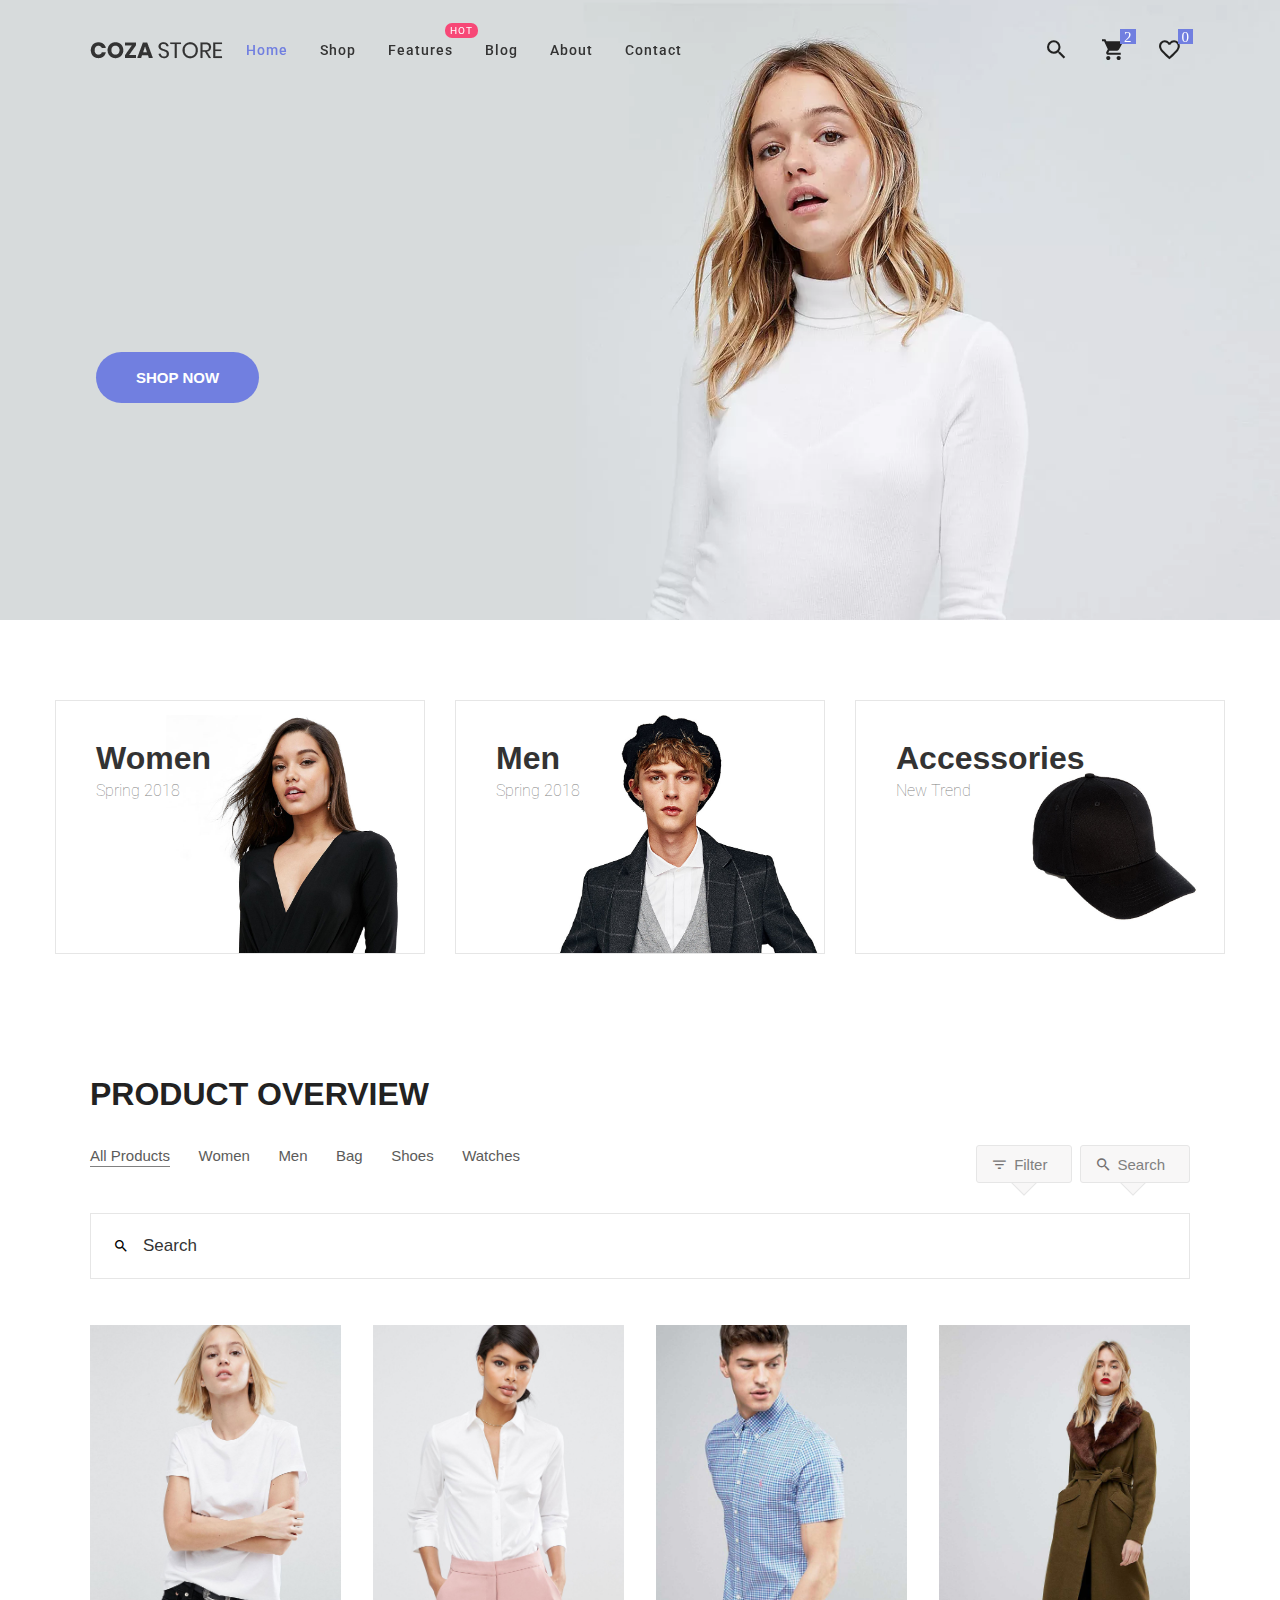
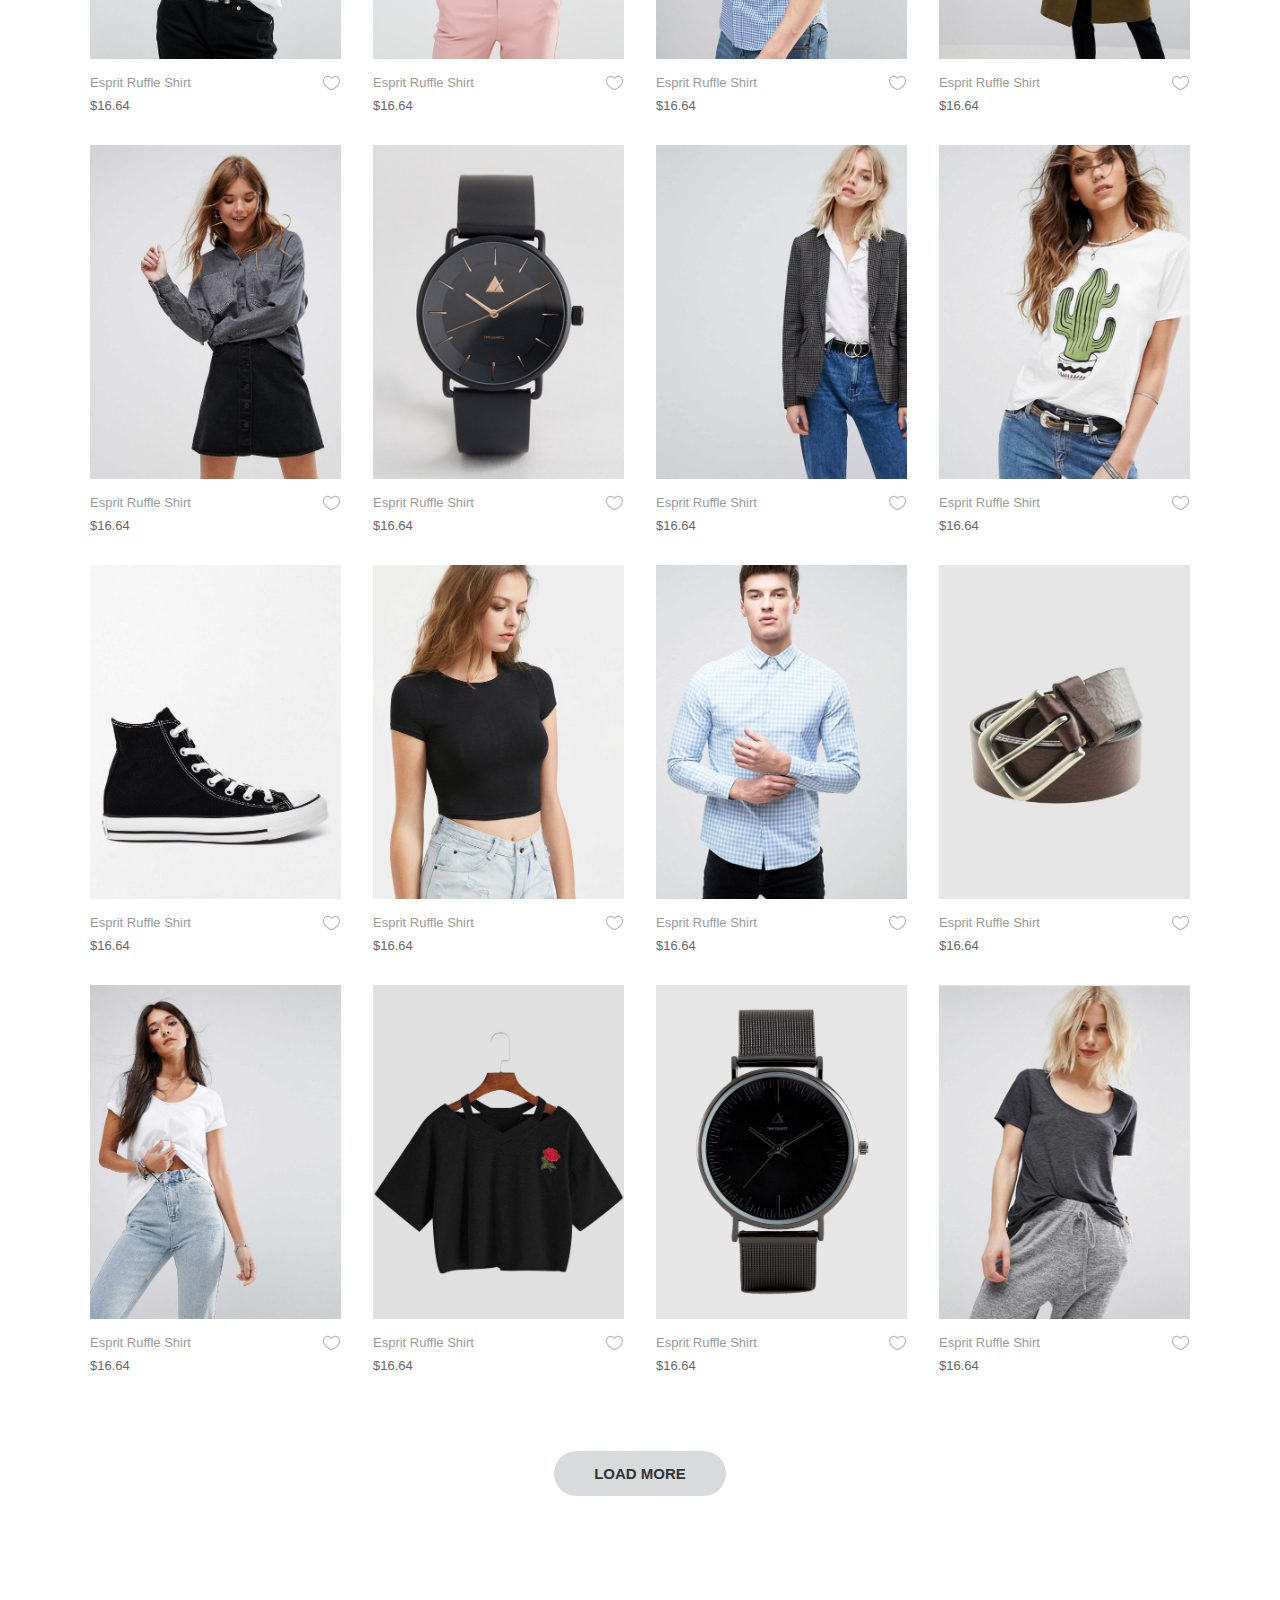
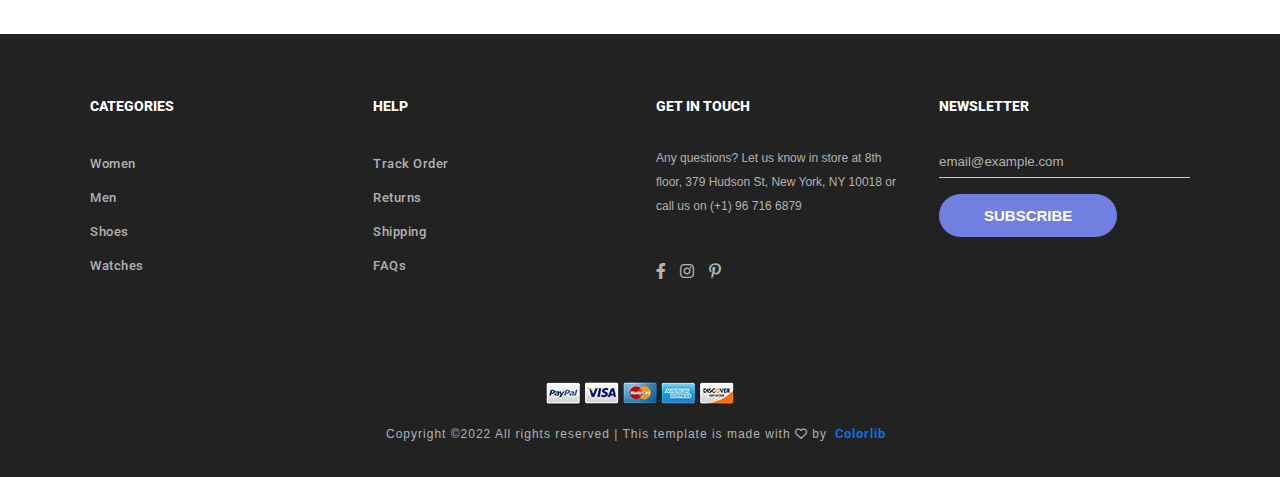
==== commit d2fc8319: "add count to the cart" ====
--- a/index.html
+++ b/index.html
@@ -50,8 +50,8 @@
   
       <div class="header-icons">
         <i class="zmdi zmdi-search"></i>
-        <i class="zmdi zmdi-shopping-cart"></i>
-        <i class="zmdi zmdi-favorite-outline"></i>
+        <i class="zmdi zmdi-shopping-cart"><p>2</p></i>
+        <i class="zmdi zmdi-favorite-outline"><p>0</p></i>
       </div>
     </header>
     <!--   Landing -->
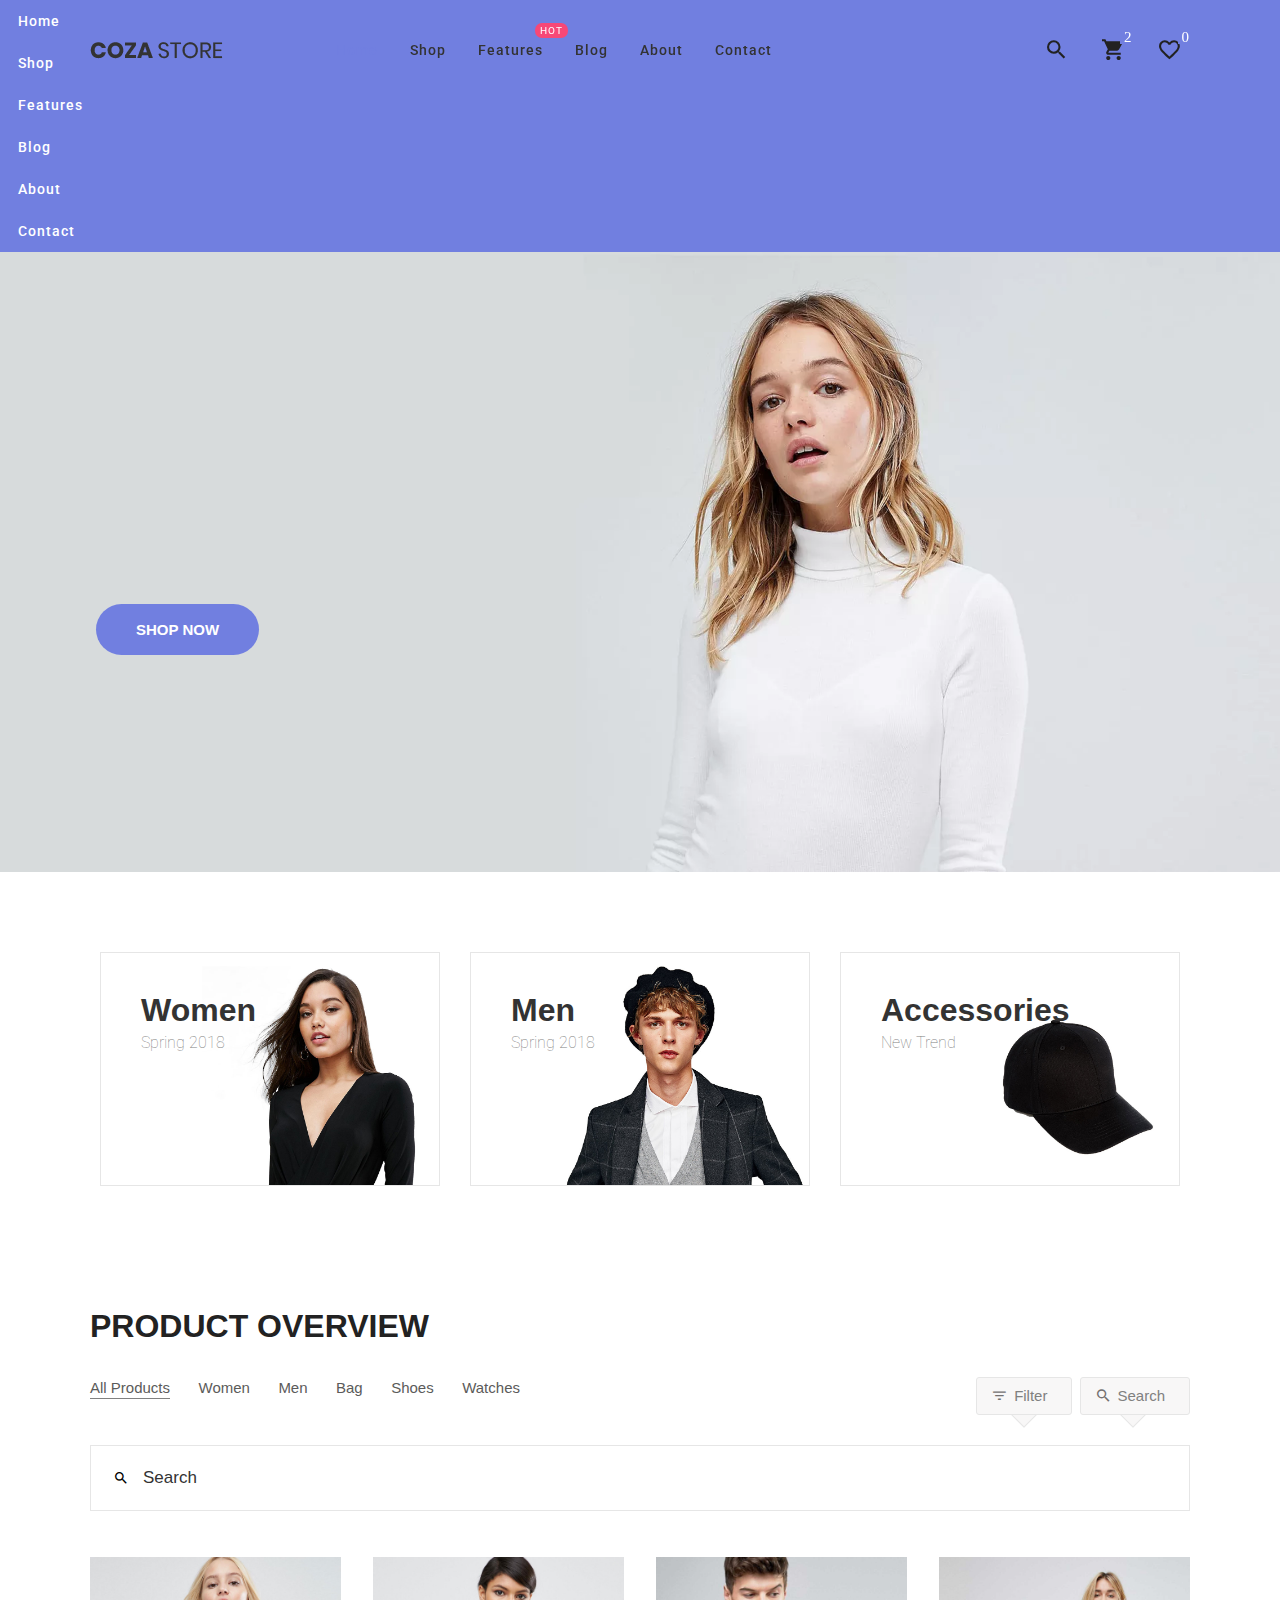
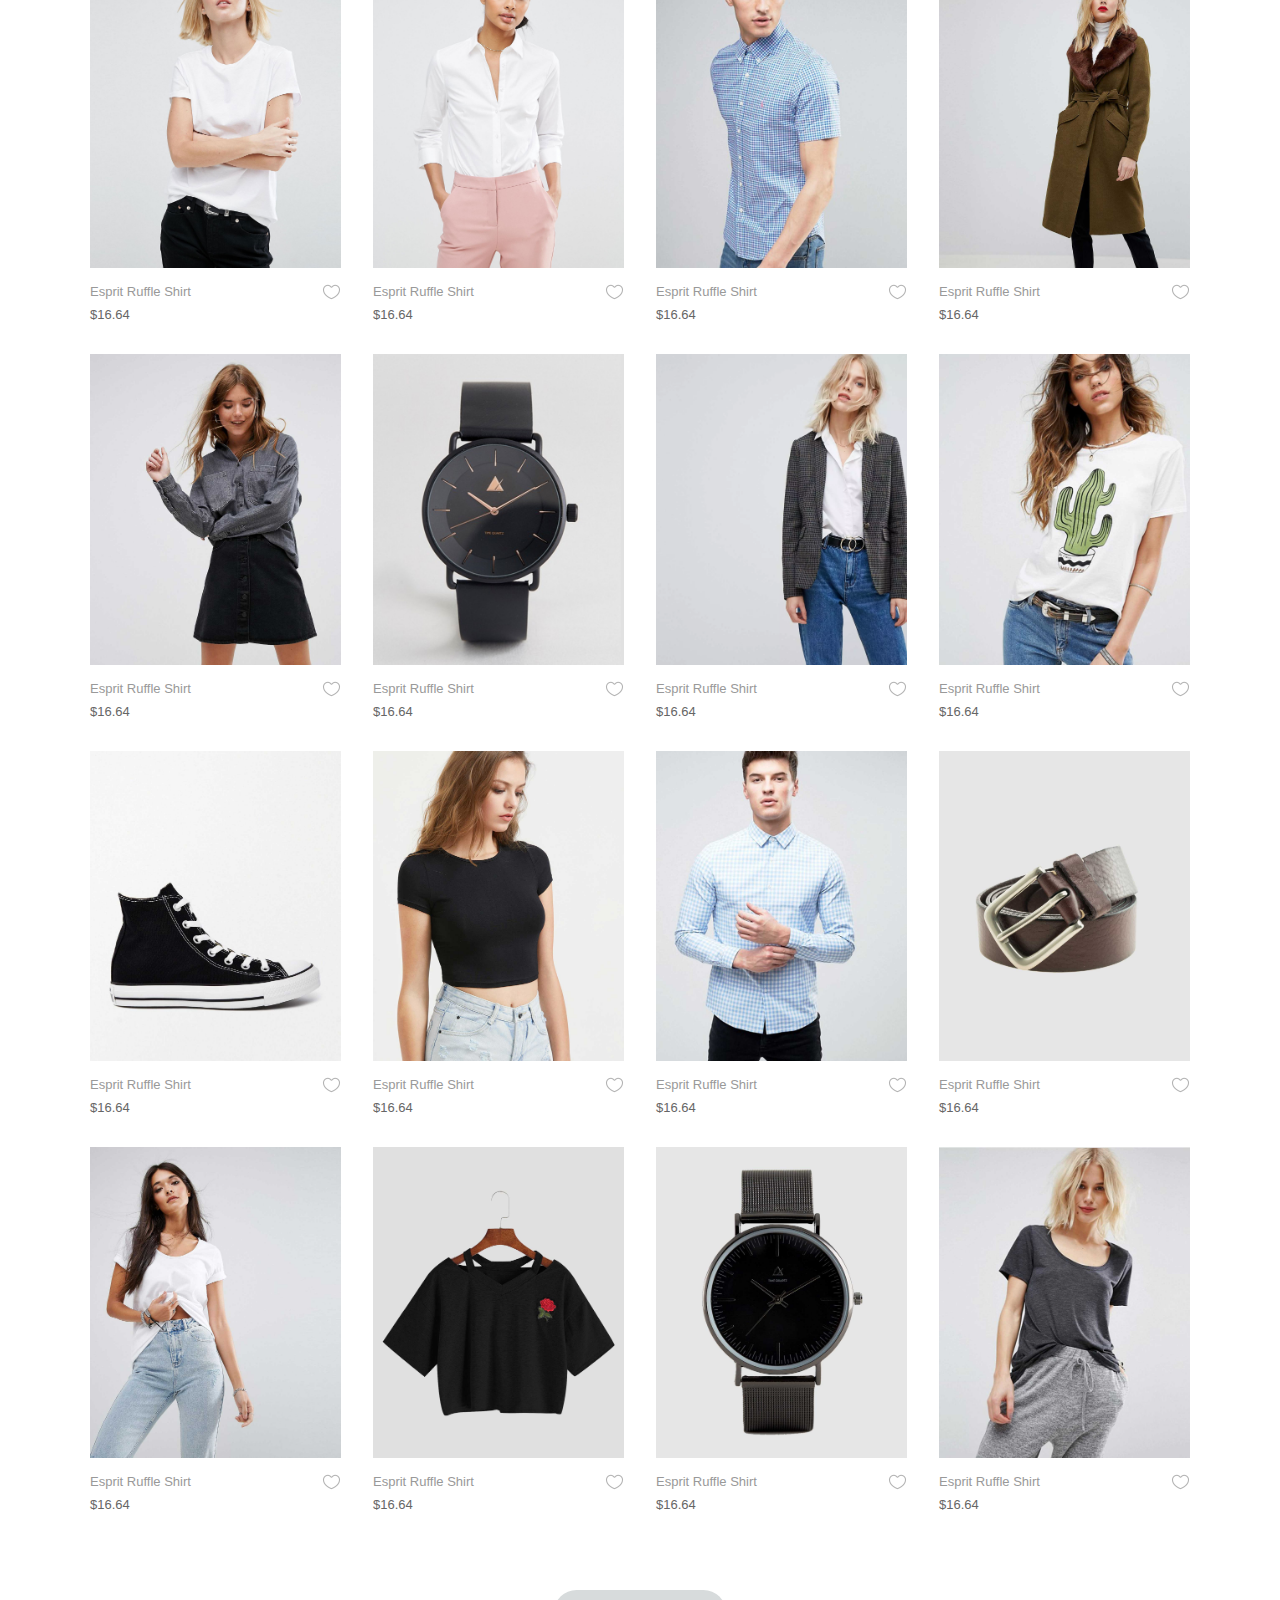
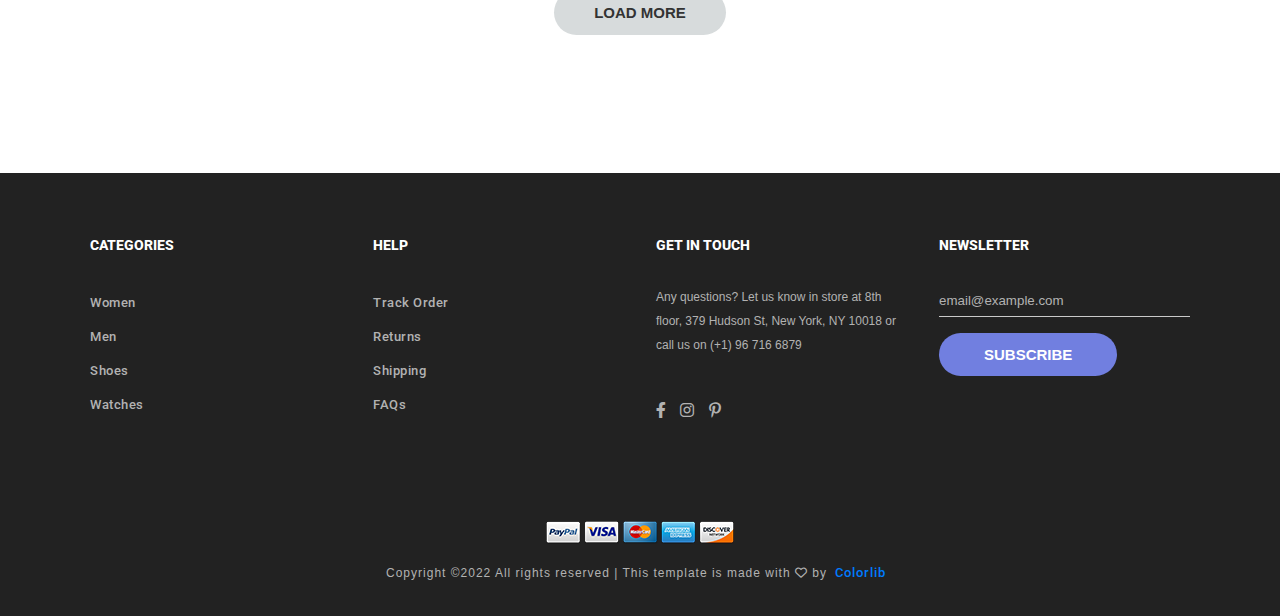
==== commit 5260297e: "made the home page responsive" ====
--- a/index.html
+++ b/index.html
@@ -25,12 +25,12 @@
       <div class="logo">
         <img src="./assets/images/logo.png" alt="logo" />
       </div>
-      <nav>
-        <ul class="main-menu">
+      <nav class="desktop">
+        <ul class="desktop-main-menu">
           <div class="home">
             <li>
               <a href="index.html" style="padding-bottom: 3rem">Home</a>
-              <ul class="sub-menu">
+              <ul class="desktop-sub-menu">
                 <li><a href="#">Homepage 1</a></li>
                 <li><a href="#">Homepage 2</a></li>
                 <li><a href="#">Homepage 3</a></li>
@@ -47,13 +47,35 @@
           <li><a href="assets/pages/contact.html">Contact</a></li>
         </ul>
       </nav>
-  
       <div class="header-icons">
-        <i class="zmdi zmdi-search"></i>
-        <i class="zmdi zmdi-shopping-cart"><p>2</p></i>
-        <i class="zmdi zmdi-favorite-outline"><p>0</p></i>
+        <i class="zmdi zmdi-search icon"></i>
+        <i class="zmdi zmdi-shopping-cart icon"><p>2</p></i>
+        <i class="zmdi zmdi-favorite-outline icon"><p>0</p></i>
+        <i class="fa-solid fa-bars" onclick="toggleMenu(); changeMenuIcon(this)" ></i>
       </div>
     </header>
+    <nav class="mobile">
+      <ul id="mobile-main-menu" class="mobile-main-menu" style="display: block;">
+        <div class="home">
+          <li>
+            <a href="index.html" style="padding-bottom: 3rem">Home</a>
+            <ul class="mobile-sub-menu">
+              <li><a href="#">Homepage 1</a></li>
+              <li><a href="#">Homepage 2</a></li>
+              <li><a href="#">Homepage 3</a></li>
+            </ul>
+          </li>
+        </div>
+        <li><a href="assets/pages/shop.html">Shop</a></li>
+        <li>
+          <span>HOT</span>
+          <a href="assets/pages/features.html">Features</a>
+        </li>
+        <li><a href="assets/pages/blog.html">Blog</a></li>
+        <li><a href="assets/pages/about.html">About</a></li>
+        <li><a href="assets/pages/contact.html">Contact</a></li>
+      </ul>
+    </nav>
     <!--   Landing -->
     <div class="landing">
       <button onclick="topFunction()" id="myBtn" title="Go to top">
--- a/index.css
+++ b/index.css
@@ -62,3 +62,20 @@
 }
 /* End Global Rules*/
 
+/*****  Header Mobile Responsive  *****/
+@media only screen and  (max-width: 992px){
+  .banner , .products{
+    padding-left: 10px;
+    padding-right: 10px;
+  }
+}
+@media only screen and  (min-width: 992px){
+
+
+}
+@media only screen and  (max-width: 768px){
+
+}
+@media only screen and  (min-width: 768px){
+
+}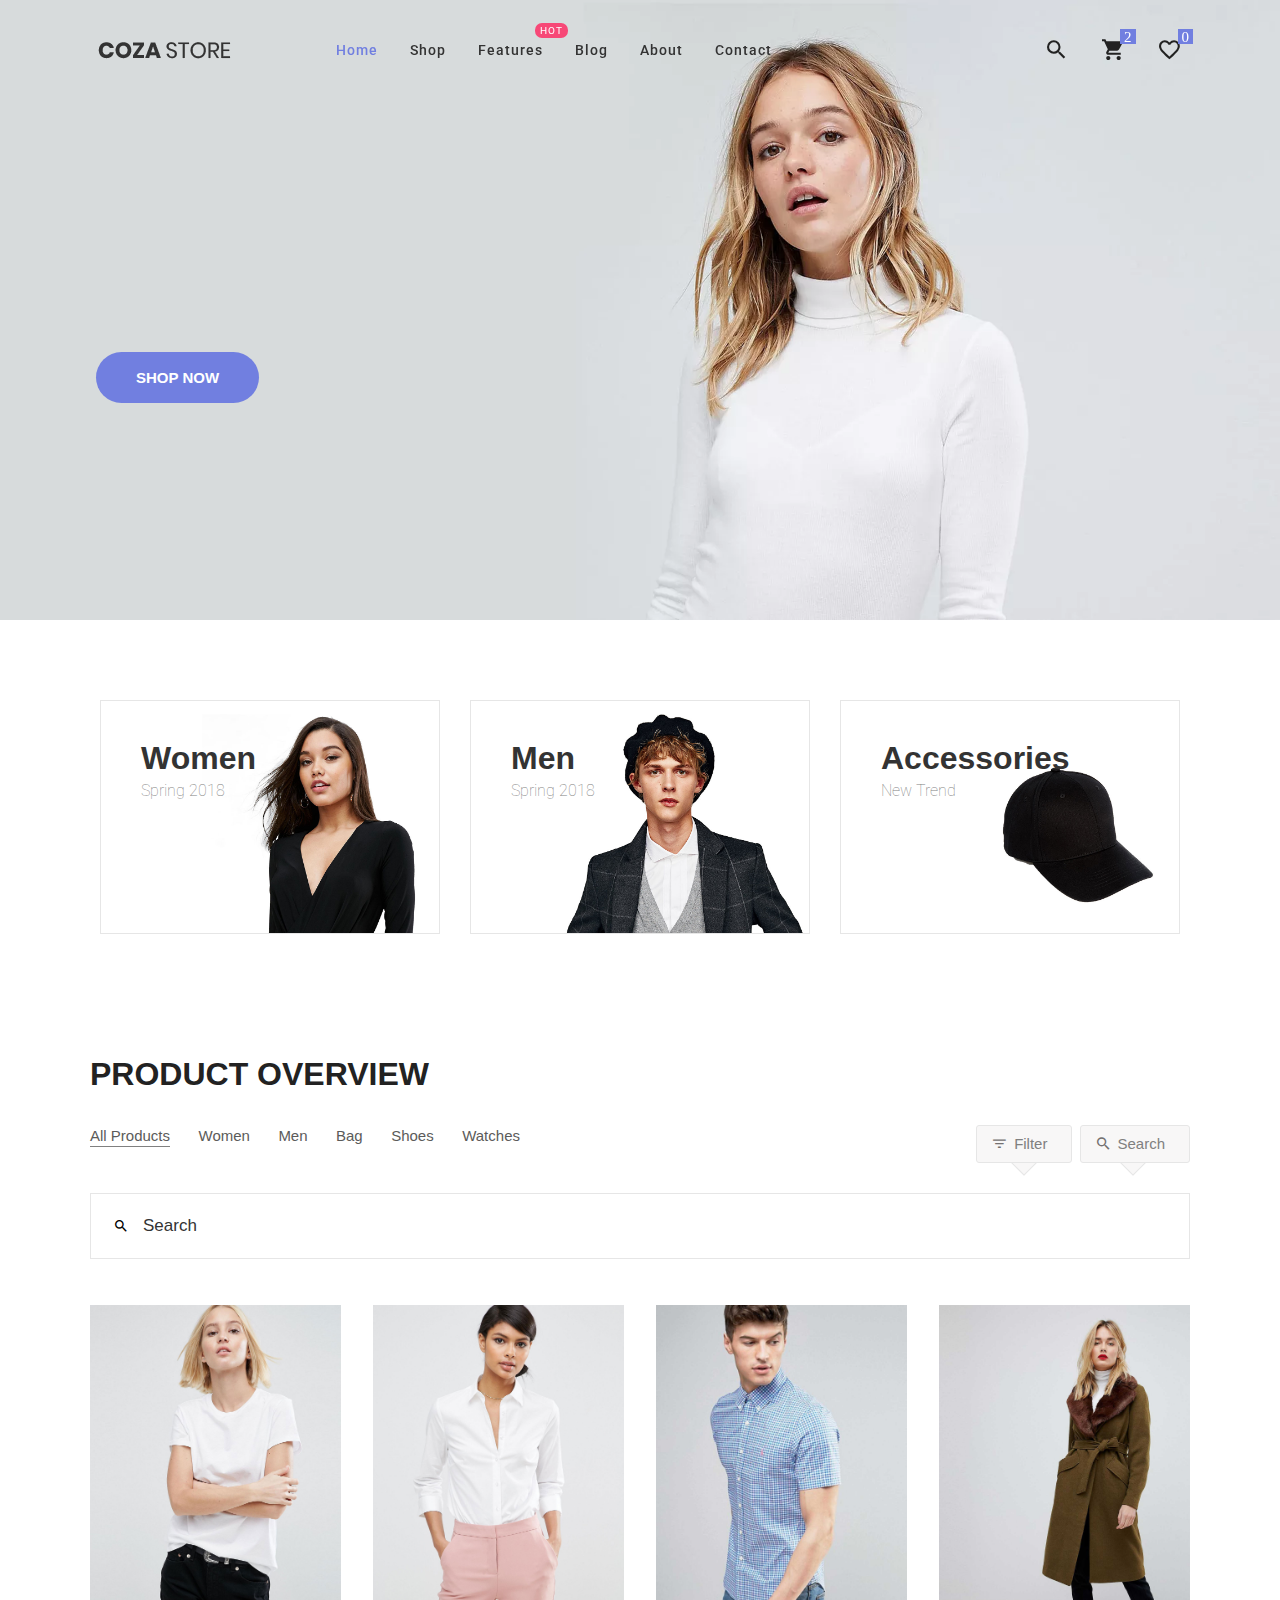
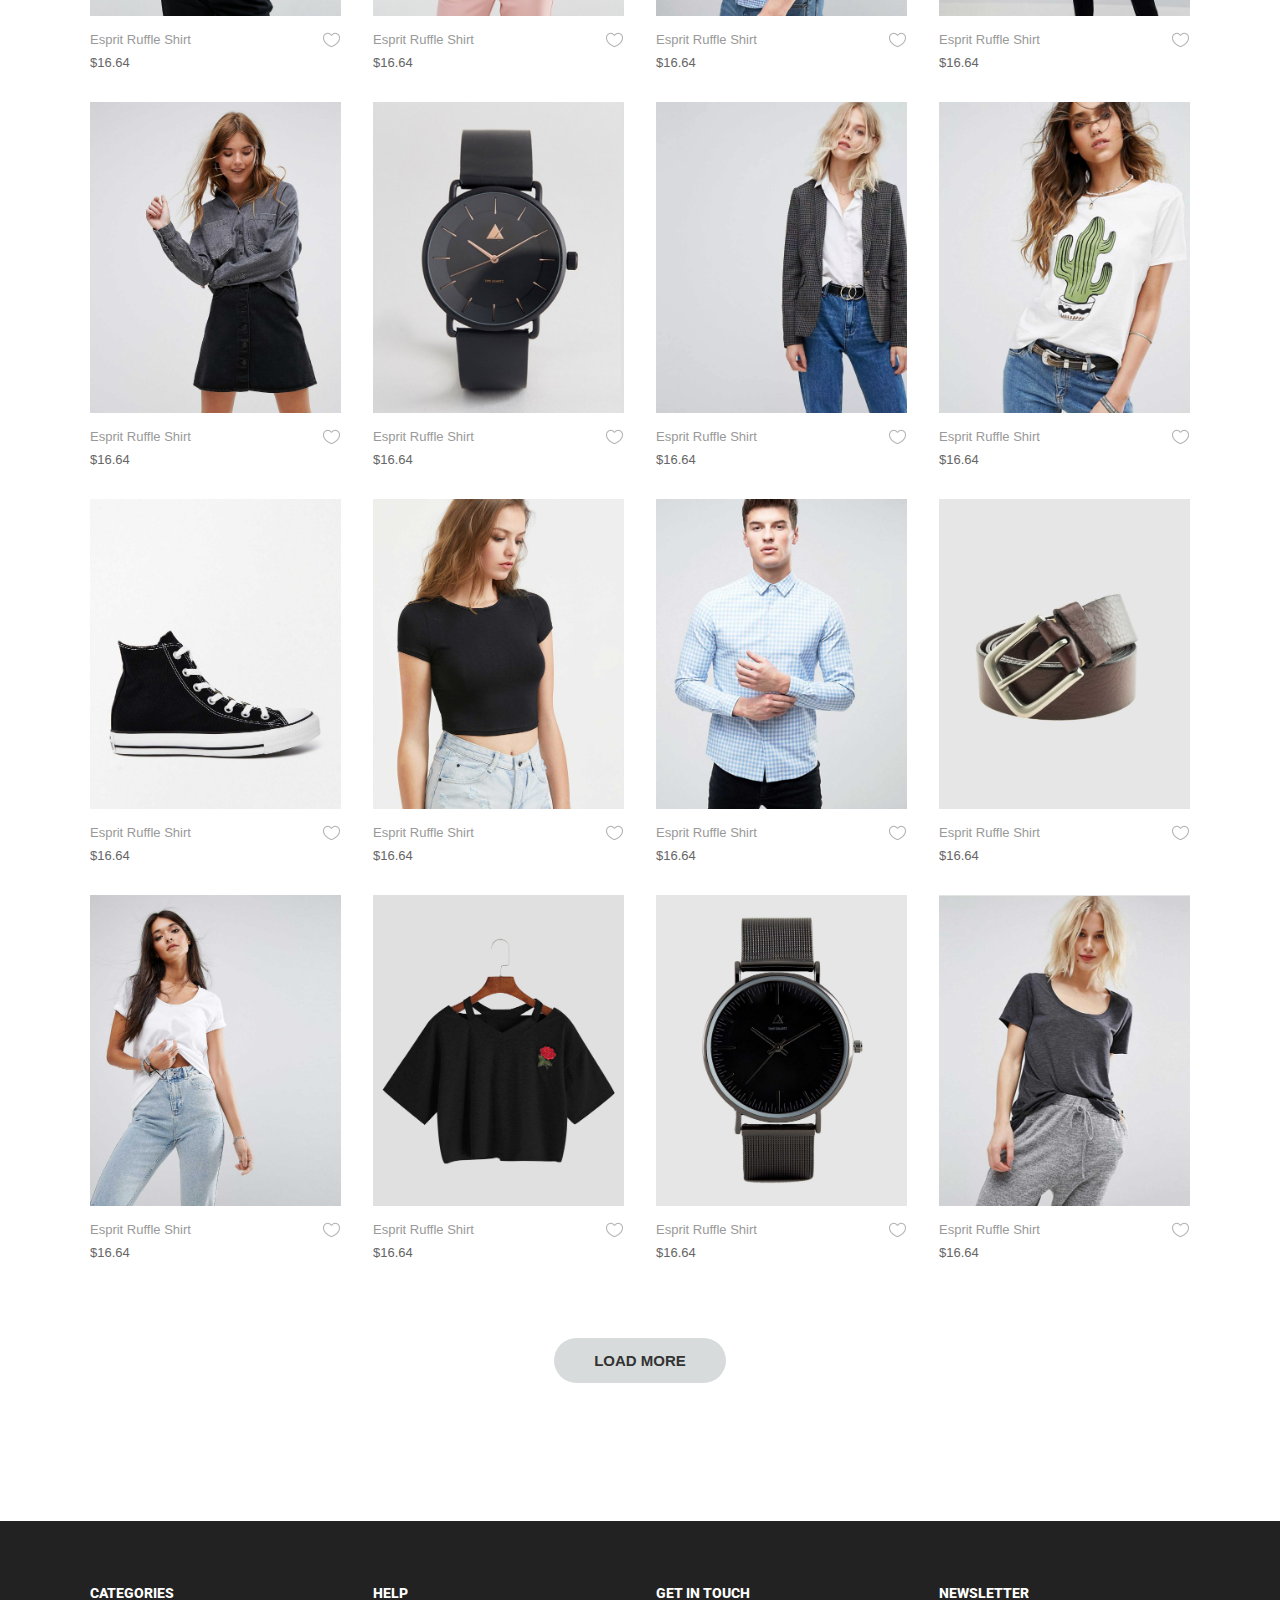
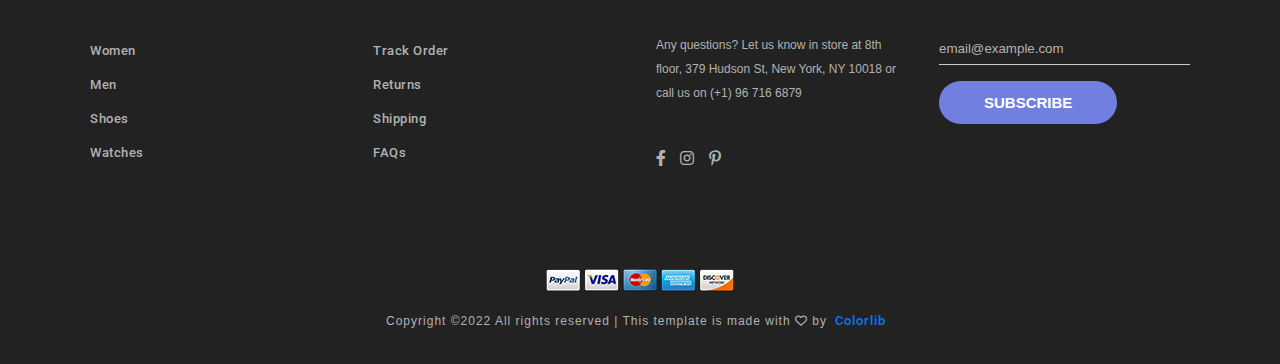
==== commit d7871b25: "added the the responsive header to other pages" ====
--- a/index.html
+++ b/index.html
@@ -22,9 +22,9 @@
   <body>
     <!-- Header  -->
     <header>
-      <div class="logo">
-        <img src="./assets/images/logo.png" alt="logo" />
-      </div>
+      <a class="logo" href="index.html">
+          <img src="./assets/images/logo.png" alt="logo" />
+      </a>
       <nav class="desktop">
         <ul class="desktop-main-menu">
           <div class="home">
@@ -55,11 +55,14 @@
       </div>
     </header>
     <nav class="mobile">
-      <ul id="mobile-main-menu" class="mobile-main-menu" style="display: block;">
+      <ul id="mobile-main-menu" class="mobile-main-menu" style="display: none;">
         <div class="home">
           <li>
-            <a href="index.html" style="padding-bottom: 3rem">Home</a>
-            <ul class="mobile-sub-menu">
+            <div class="mobile-home">
+              <a href="index.html" >Home</a>
+              <i class="fa fa-angle-right" onclick="subMenu()"></i>
+            </div>
+            <ul id="mobile-sub-menu" class="mobile-sub-menu" style="display: none">
               <li><a href="#">Homepage 1</a></li>
               <li><a href="#">Homepage 2</a></li>
               <li><a href="#">Homepage 3</a></li>
@@ -68,8 +71,8 @@
         </div>
         <li><a href="assets/pages/shop.html">Shop</a></li>
         <li>
+          <a href="assets/pages/features.html">Features</a>
           <span>HOT</span>
-          <a href="assets/pages/features.html">Features</a>
         </li>
         <li><a href="assets/pages/blog.html">Blog</a></li>
         <li><a href="assets/pages/about.html">About</a></li>
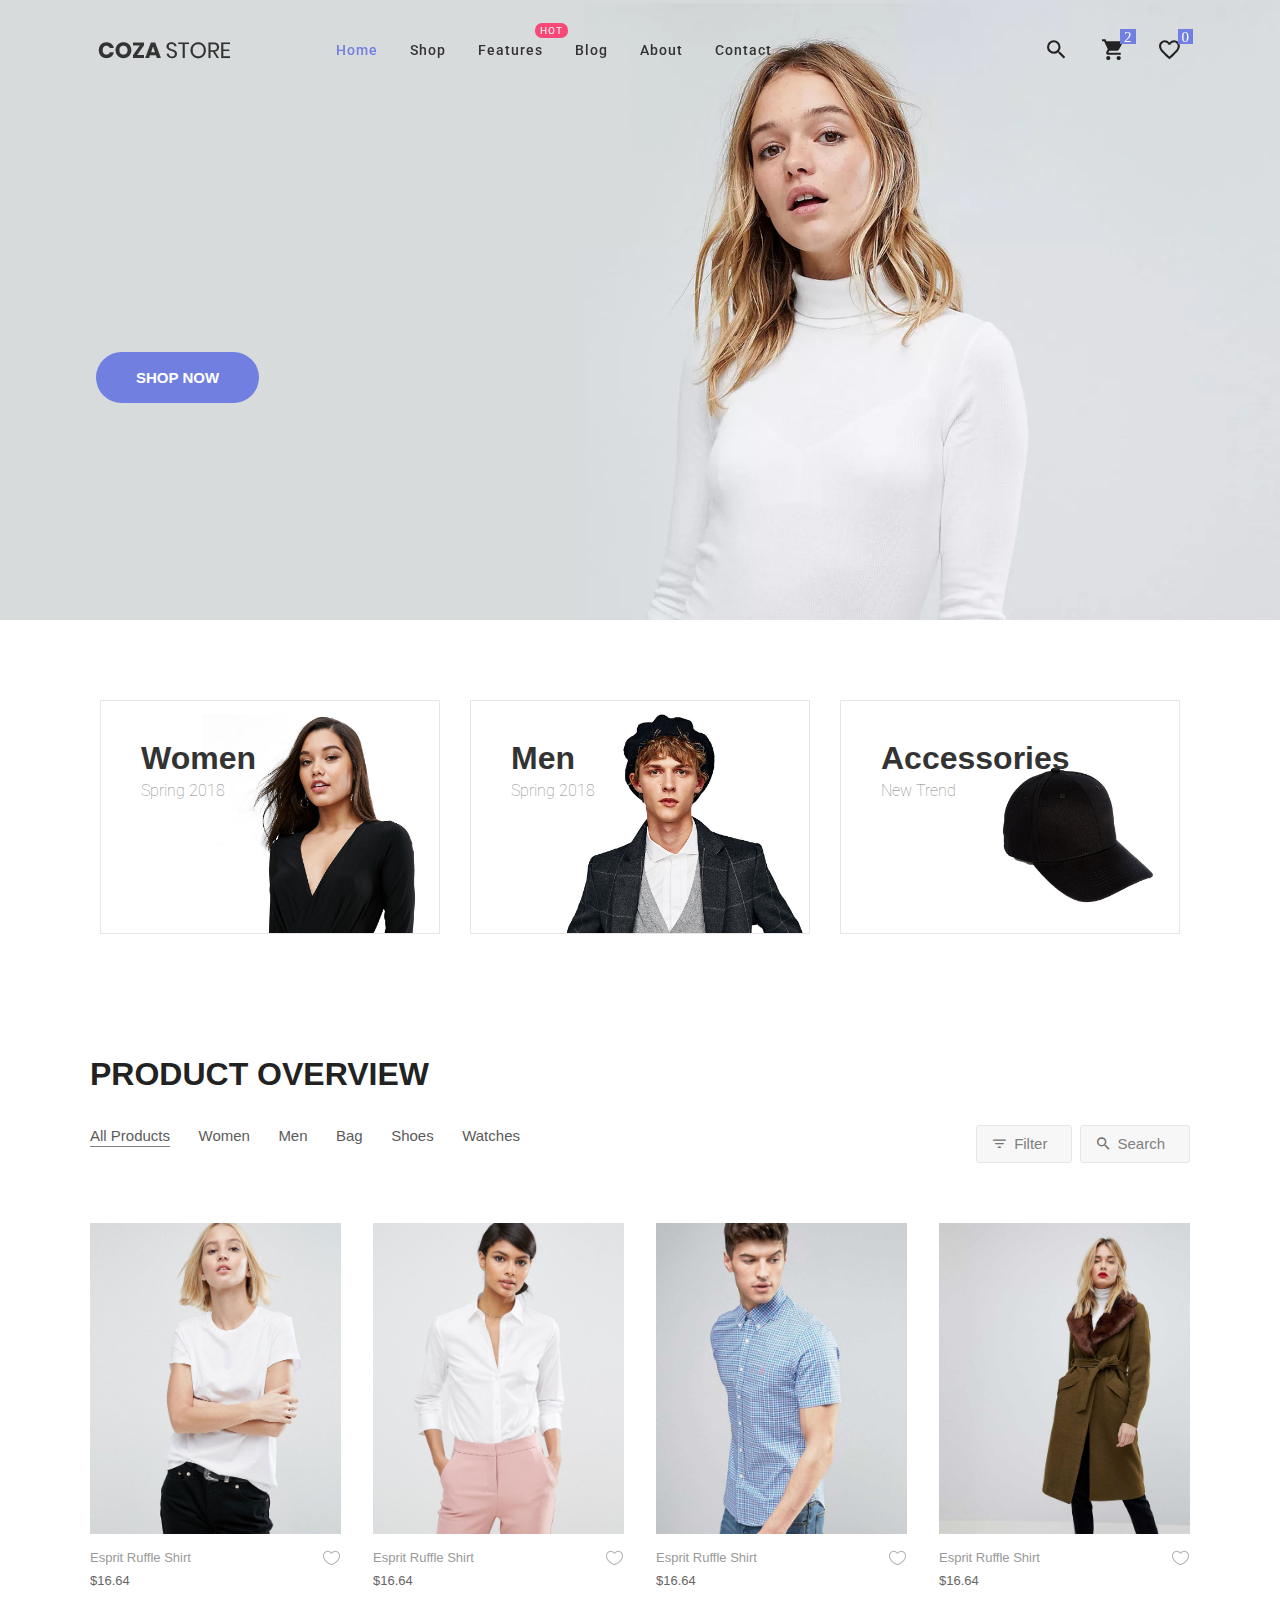
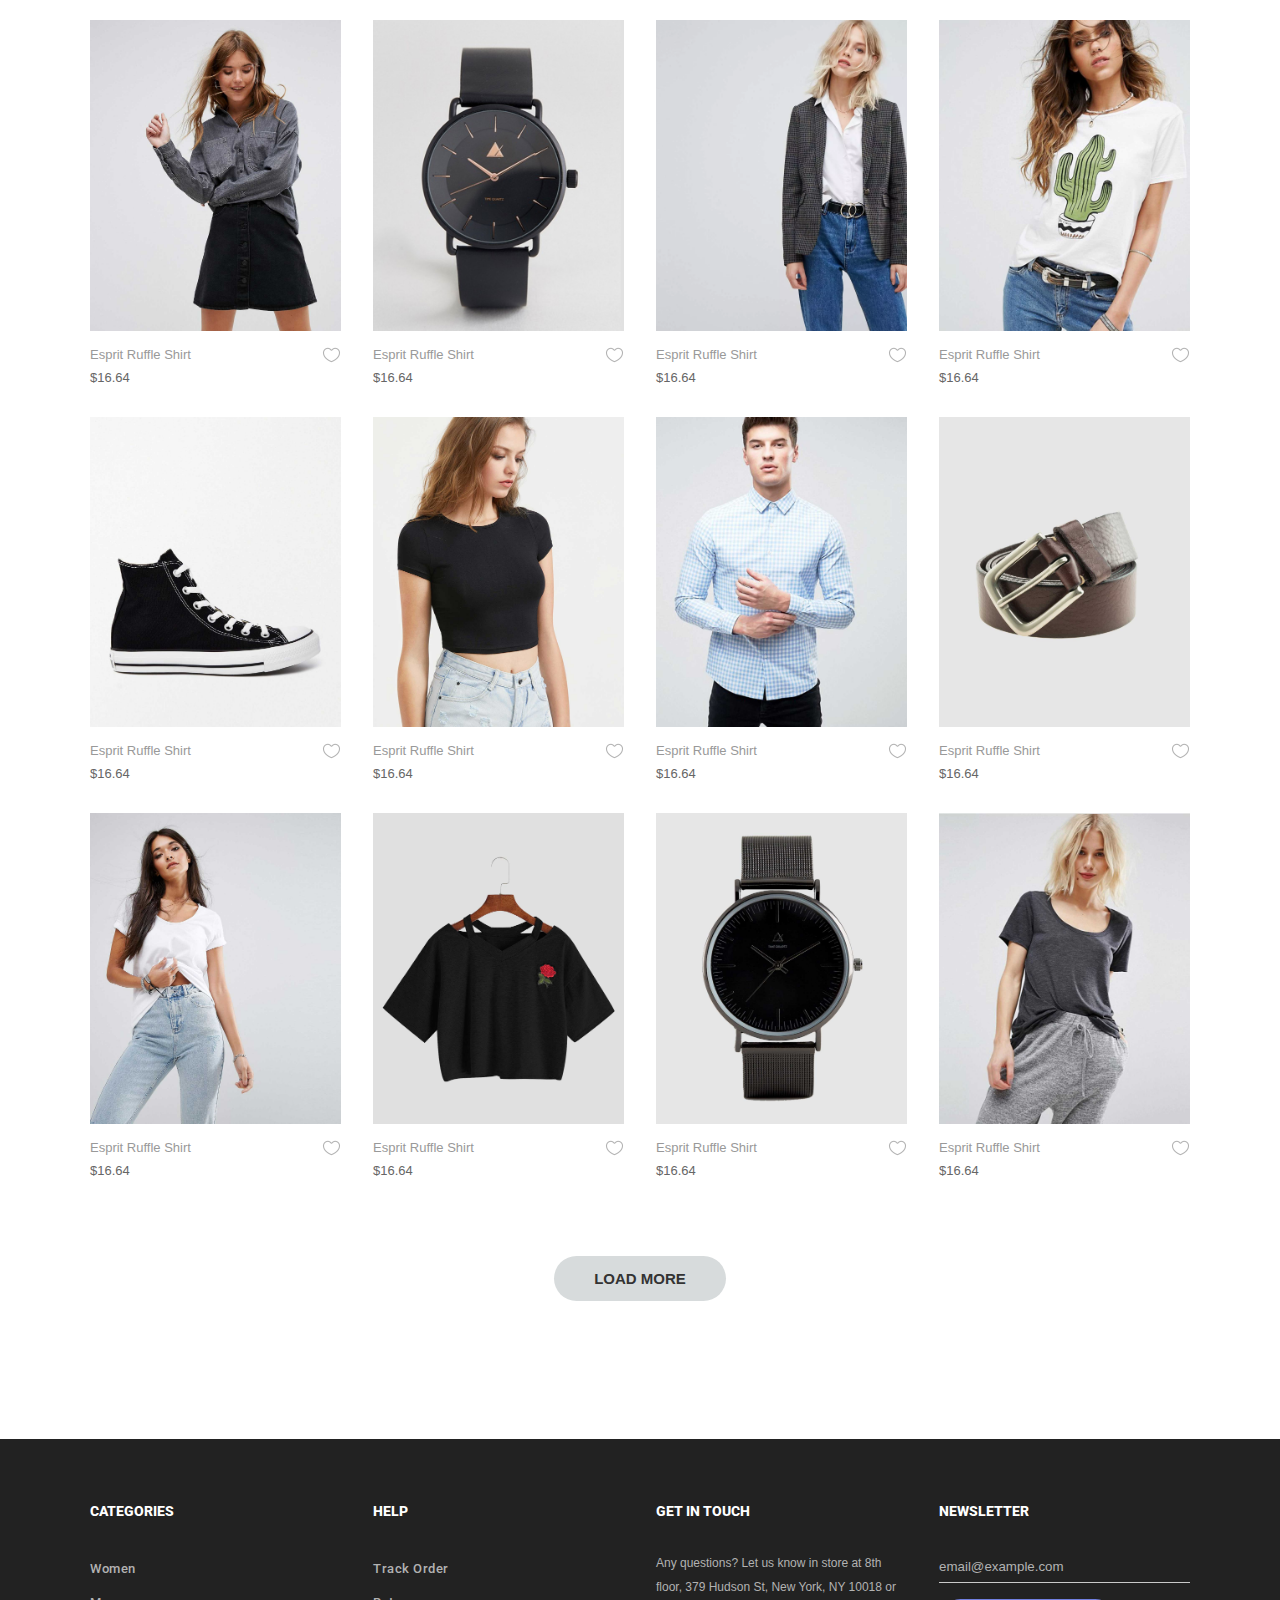
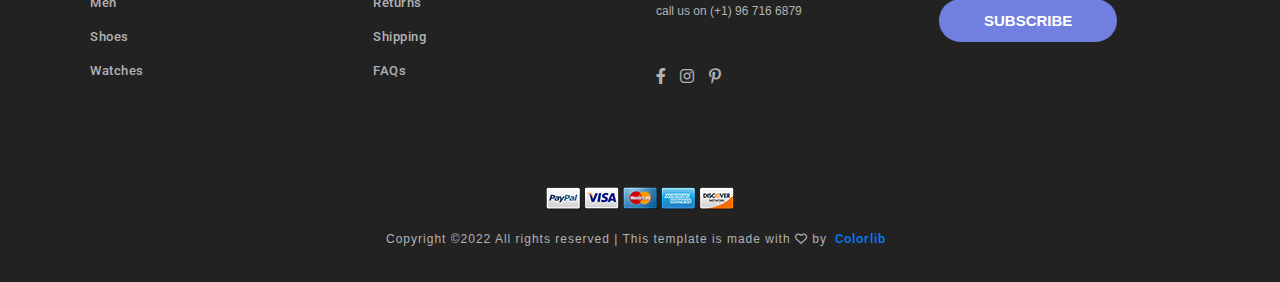
==== commit 58f6c24d: "chanched the feautre responsive and add a function to the search button" ====
--- a/index.html
+++ b/index.html
@@ -6,6 +6,7 @@
     <meta name="viewport" content="width=device-width, initial-scale=1.0" />
     <link rel="stylesheet" href="./assets/css/all.min.css" />
     <link rel="stylesheet" href="index.css" />
+    <link rel="icon" type="image/png" href="assets/images/xfavicon.png.pagespeed.ic.wGLrQOgpzk.webp" />
     <link rel="preconnect" href="https://fonts.googleapis.com" />
     <link rel="preconnect" href="https://fonts.gstatic.com" crossorigin />
     <link
@@ -147,18 +148,16 @@
         </div>
         <div class="filter">
           <div class="filter-icon">
-            <i class="zmdi zmdi-filter-list hover"></i>
-            <!-- <i class="icon-close-search zmdi zmdi-close dis-none"></i> -->
+            <i class="zmdi zmdi-filter-list hover" ></i>
             <p class="hover">Filter</p>
           </div>
-          <div class="filter-icon">
-            <i class="zmdi zmdi-search hover" ></i> 
-            <!-- <i class="icon-close-search  zmdi zmdi-close dis-none"></i> -->
+          <div class="filter-icon" onclick="search(); searchIcon(this)">
+            <i class="zmdi zmdi-search hover" onclick="searchIcon(this)"></i> 
             <p class="hover">Search</p>
           </div>
         </div>
       </div>
-      <div class="search">
+      <div id="search" class="search" style="display: none;">
         <i class="zmdi zmdi-search hover" ></i> 
         <input type="search" value="" placeholder="Search">
       </div>
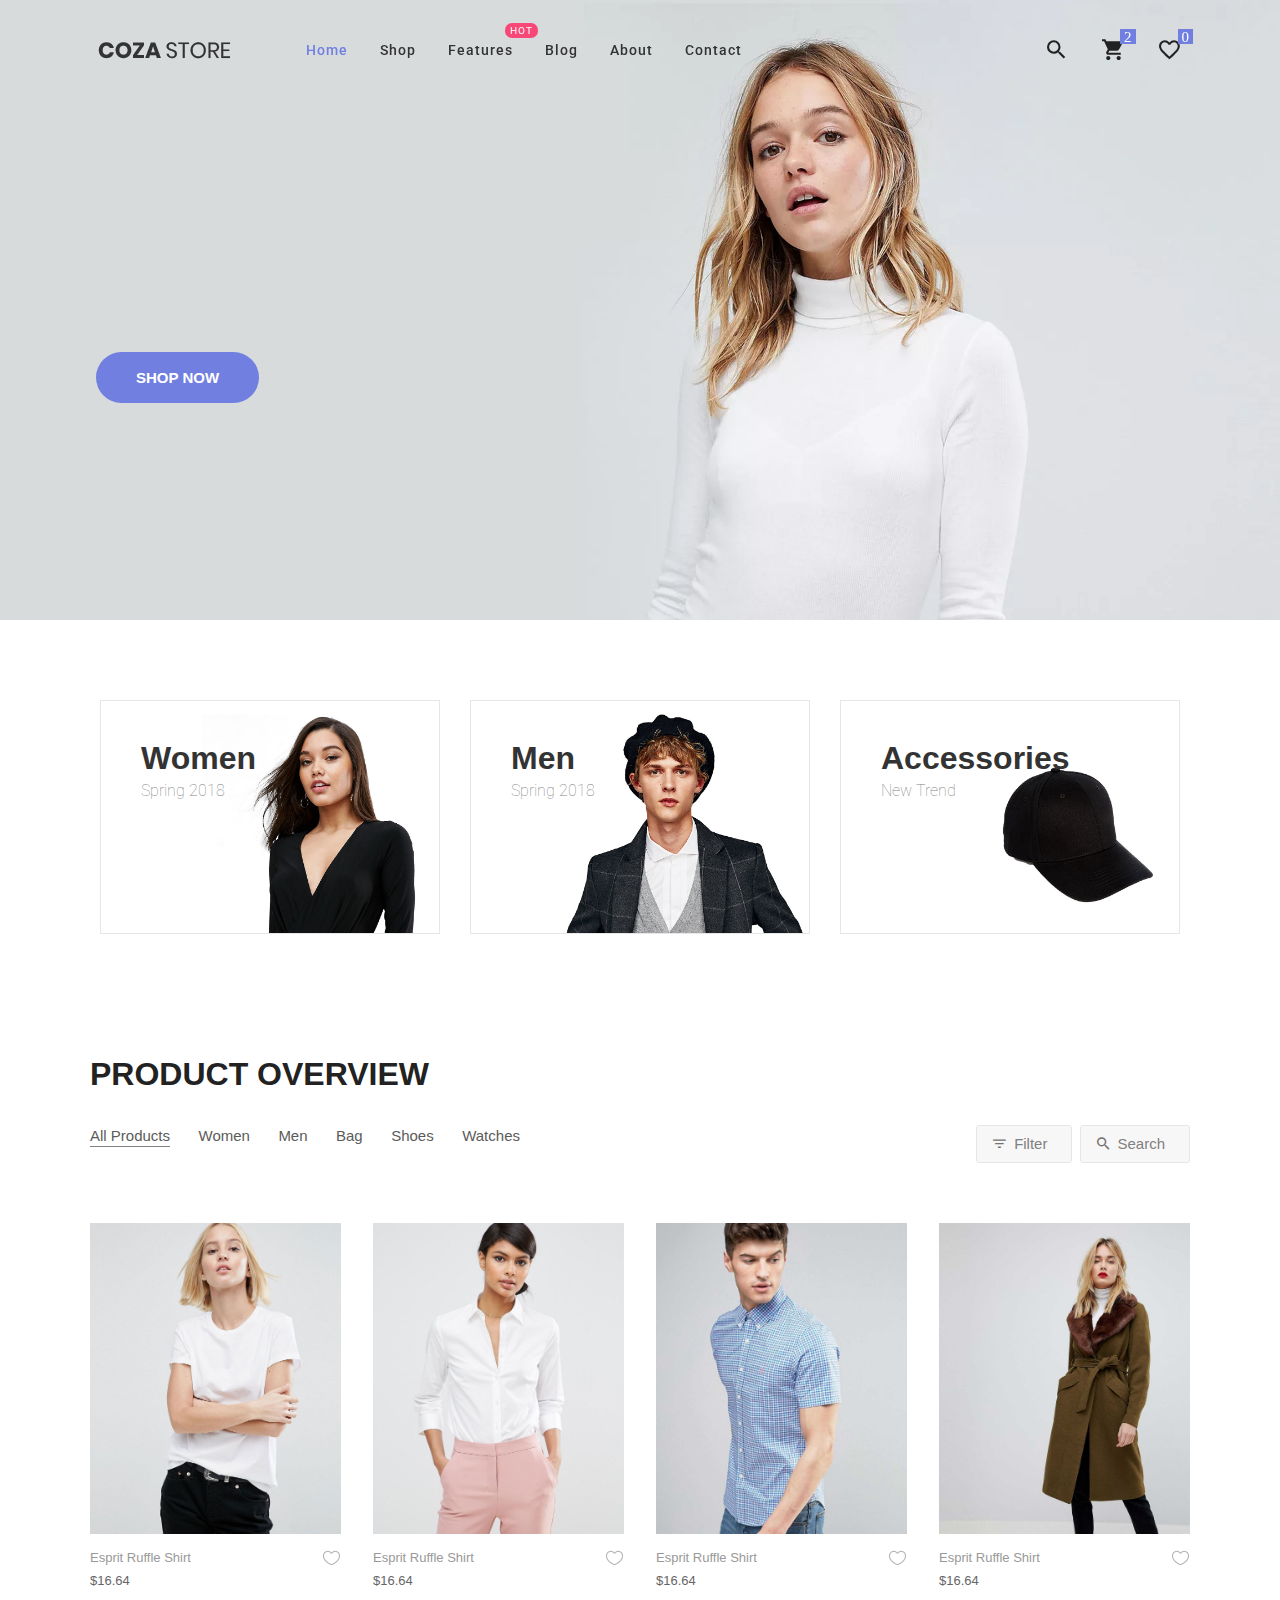
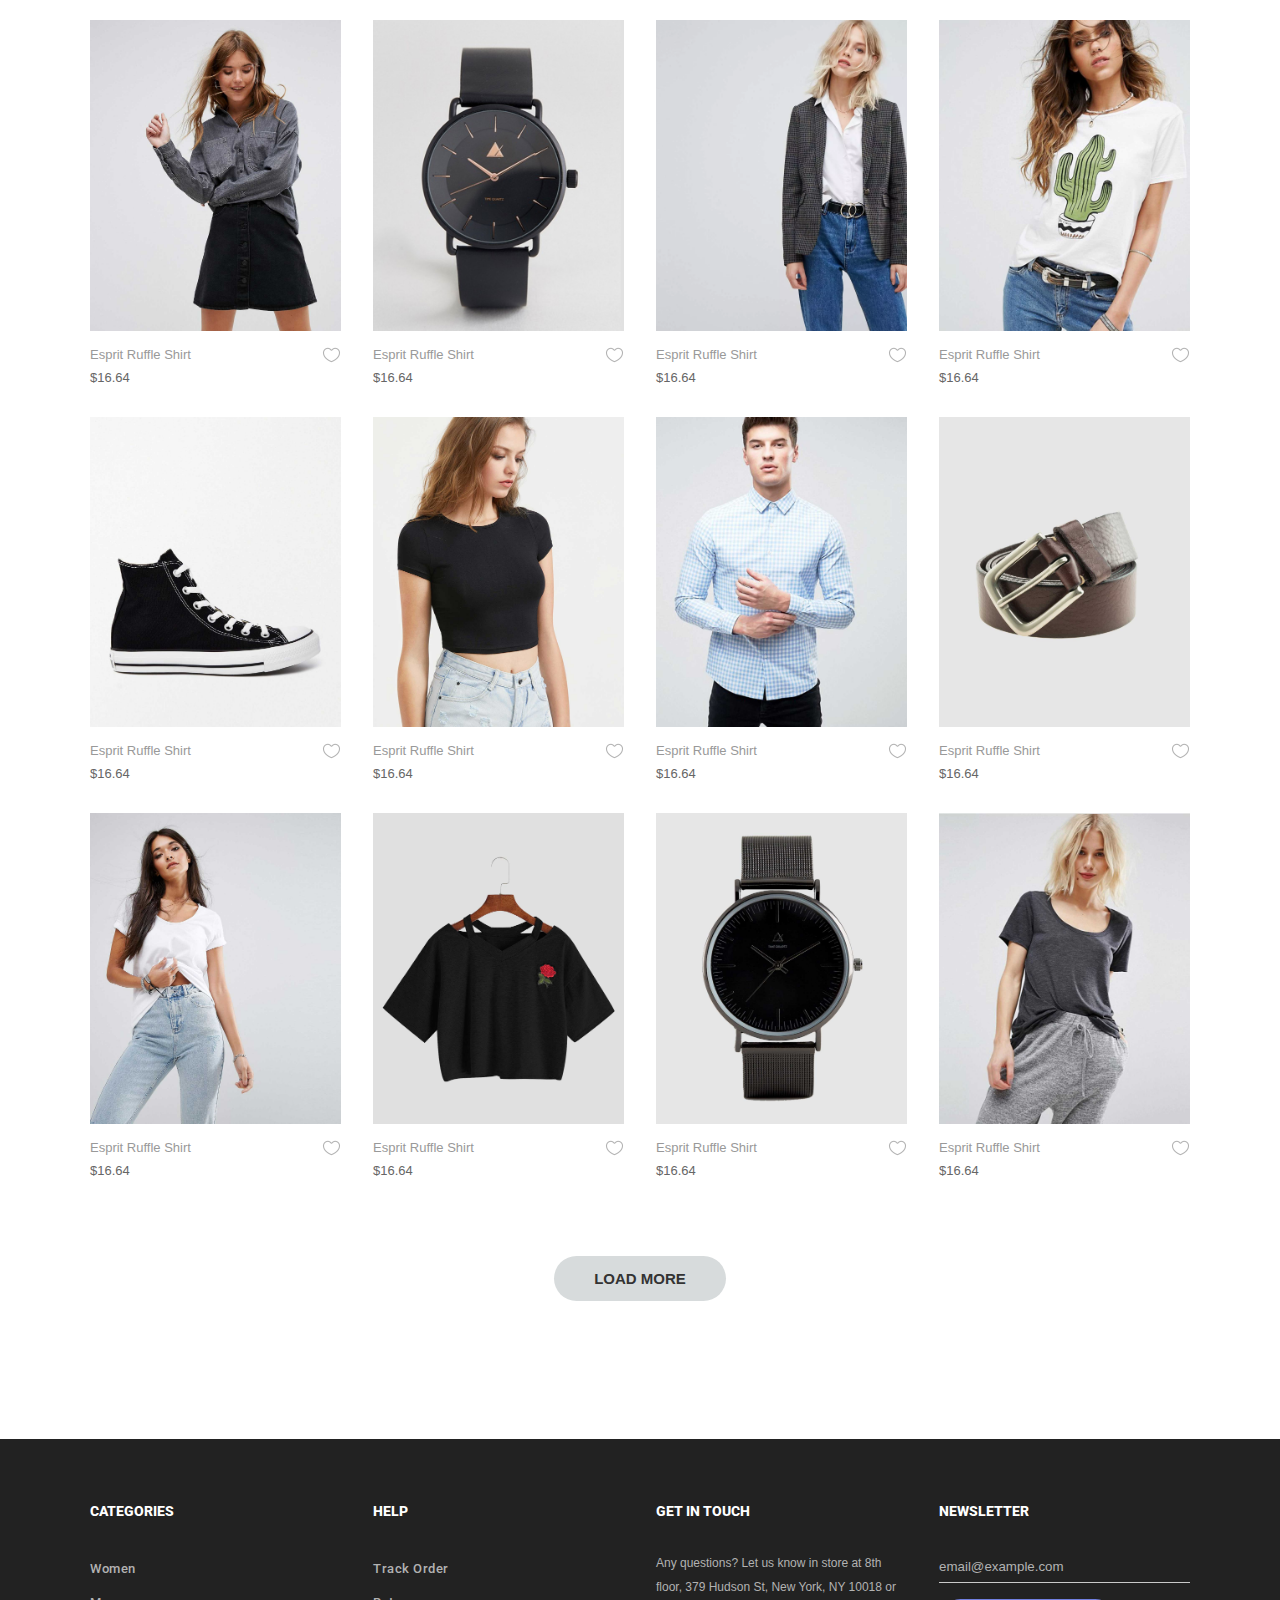
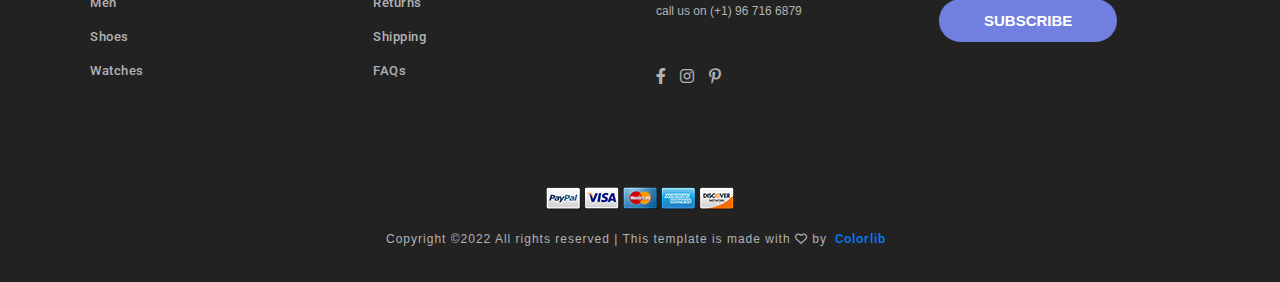
==== commit 75cbaab6: "add click fucntion on cart" ====
--- a/index.html
+++ b/index.html
@@ -23,6 +23,48 @@
   <body>
     <!-- Header  -->
     <header>
+      <div id="cart" class="cart" style="display: none;">
+        <div id="cart-items" class="cart-items">
+          <div class="cart-title">
+            <h4 class="">YOUR CART</h4>
+            <i id="close-cart" class="zmdi zmdi-close" onclick="closeCart()"></i>
+          </div>
+          <div class="cart-item">
+            <div class="item-img">
+              <img src="./assets/images/xitem-cart-01.jpg.pagespeed.ic.OR3SDRpeNa.webp" alt="">
+            </div>
+            <div class="cart-info">
+              <span>White Shirt Pleat</span>
+              <p>1 x $19.00</p>
+            </div>
+          </div>
+          <div class="cart-item">
+            <div class="item-img">
+              <img src="./assets/images/xitem-cart-02.jpg.pagespeed.ic.i1QzWnpTT6.webp" alt="">
+            </div>
+            <div class="cart-info">
+              <span>Converse All Star</span>
+              <p>1 x $39.00</p>
+            </div>
+          </div>
+          <div class="cart-item">
+            <div class="item-img">
+              <img src="./assets/images//xitem-cart-03.jpg.pagespeed.ic.oMriSJvVmo.webp" alt="">
+            </div>
+            <div class="cart-info">
+              <span>Nixon Porter Leather</span>
+              <p>1 x $17.00</p>
+            </div>
+          </div>
+          <div class="cart-bottom">
+            <p>Total: $75.00</p>
+            <div class="cart-buttons">
+              <button type="button" class="btn">VIEW CART</button>
+              <button type="button" class="btn">CHECK OUT</button>
+            </div>
+          </div>
+        </div>
+      </div>
       <a class="logo" href="index.html">
           <img src="./assets/images/logo.png" alt="logo" />
       </a>
@@ -50,10 +92,11 @@
       </nav>
       <div class="header-icons">
         <i class="zmdi zmdi-search icon"></i>
-        <i class="zmdi zmdi-shopping-cart icon"><p>2</p></i>
+        <i class="zmdi zmdi-shopping-cart icon" onclick="cart()"><p>2</p></i>
         <i class="zmdi zmdi-favorite-outline icon"><p>0</p></i>
         <i class="fa-solid fa-bars" onclick="toggleMenu(); changeMenuIcon(this)" ></i>
       </div>
+      
     </header>
     <nav class="mobile">
       <ul id="mobile-main-menu" class="mobile-main-menu" style="display: none;">
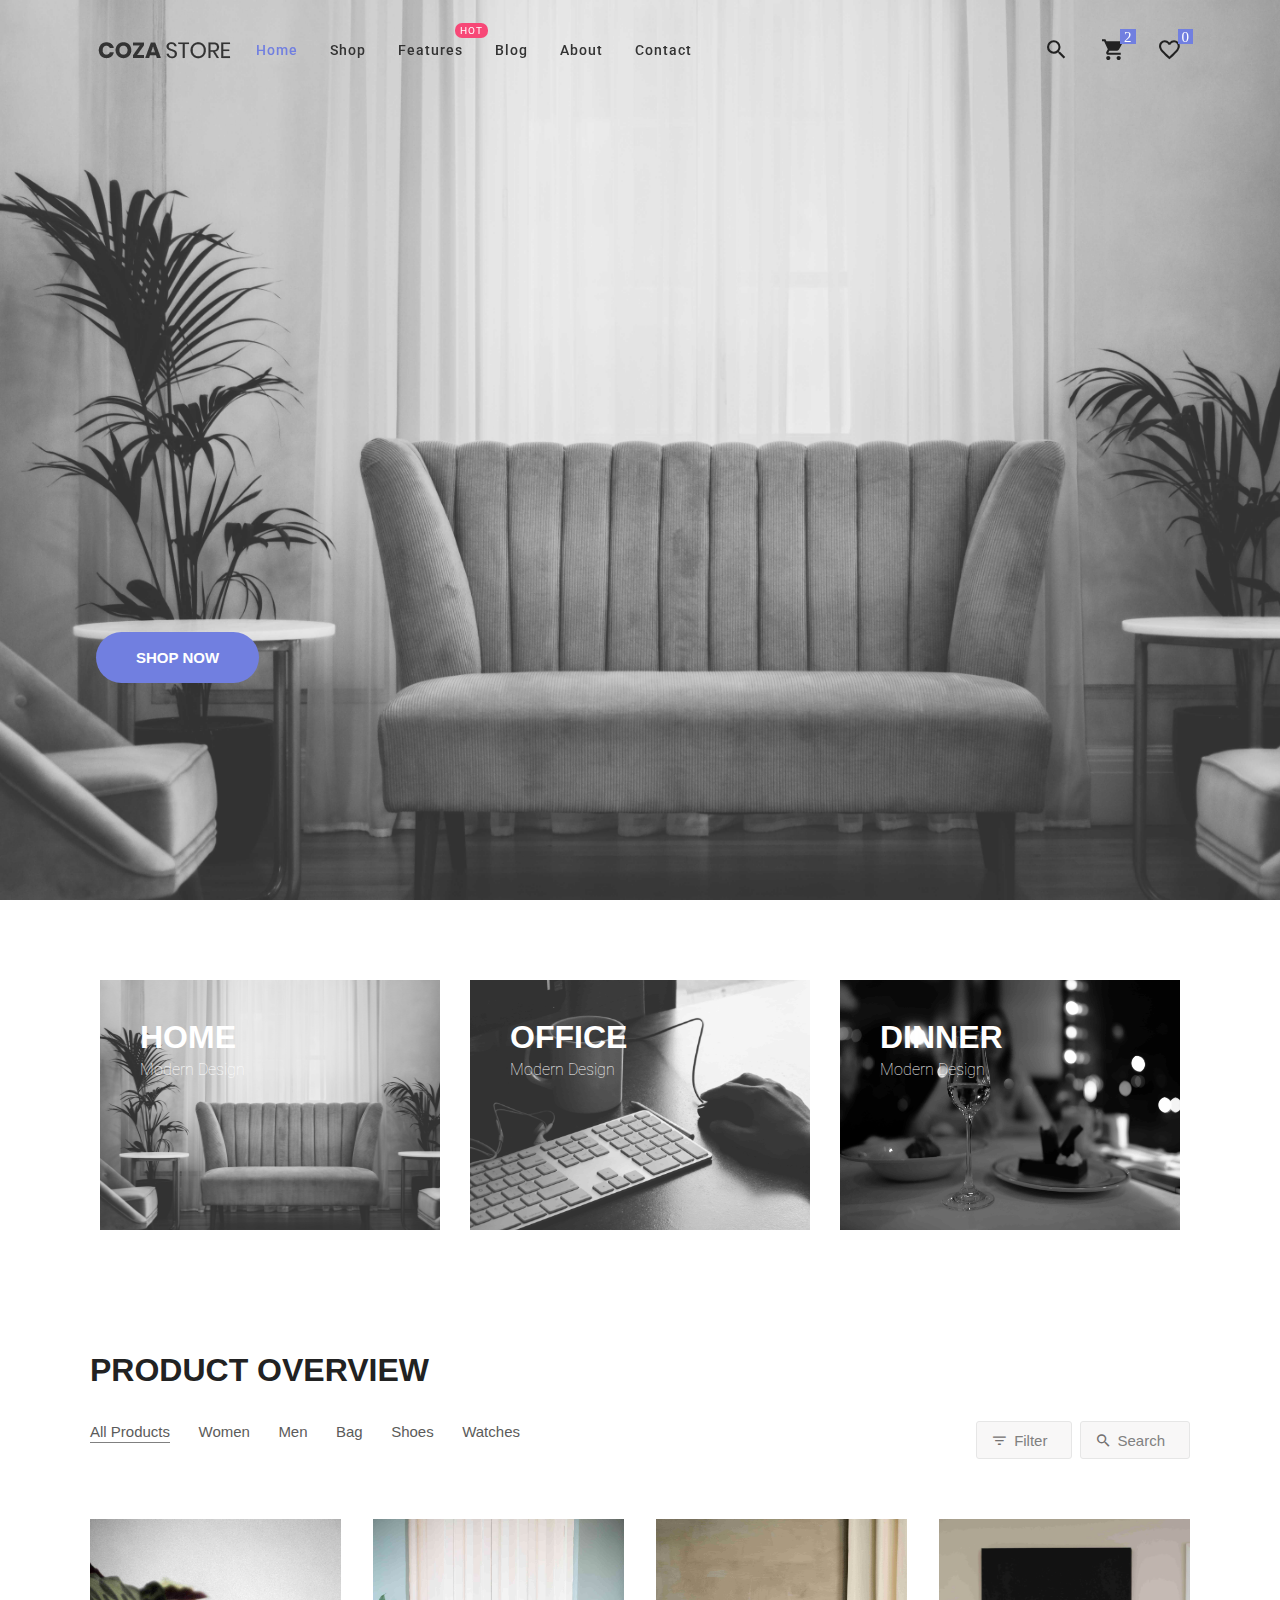
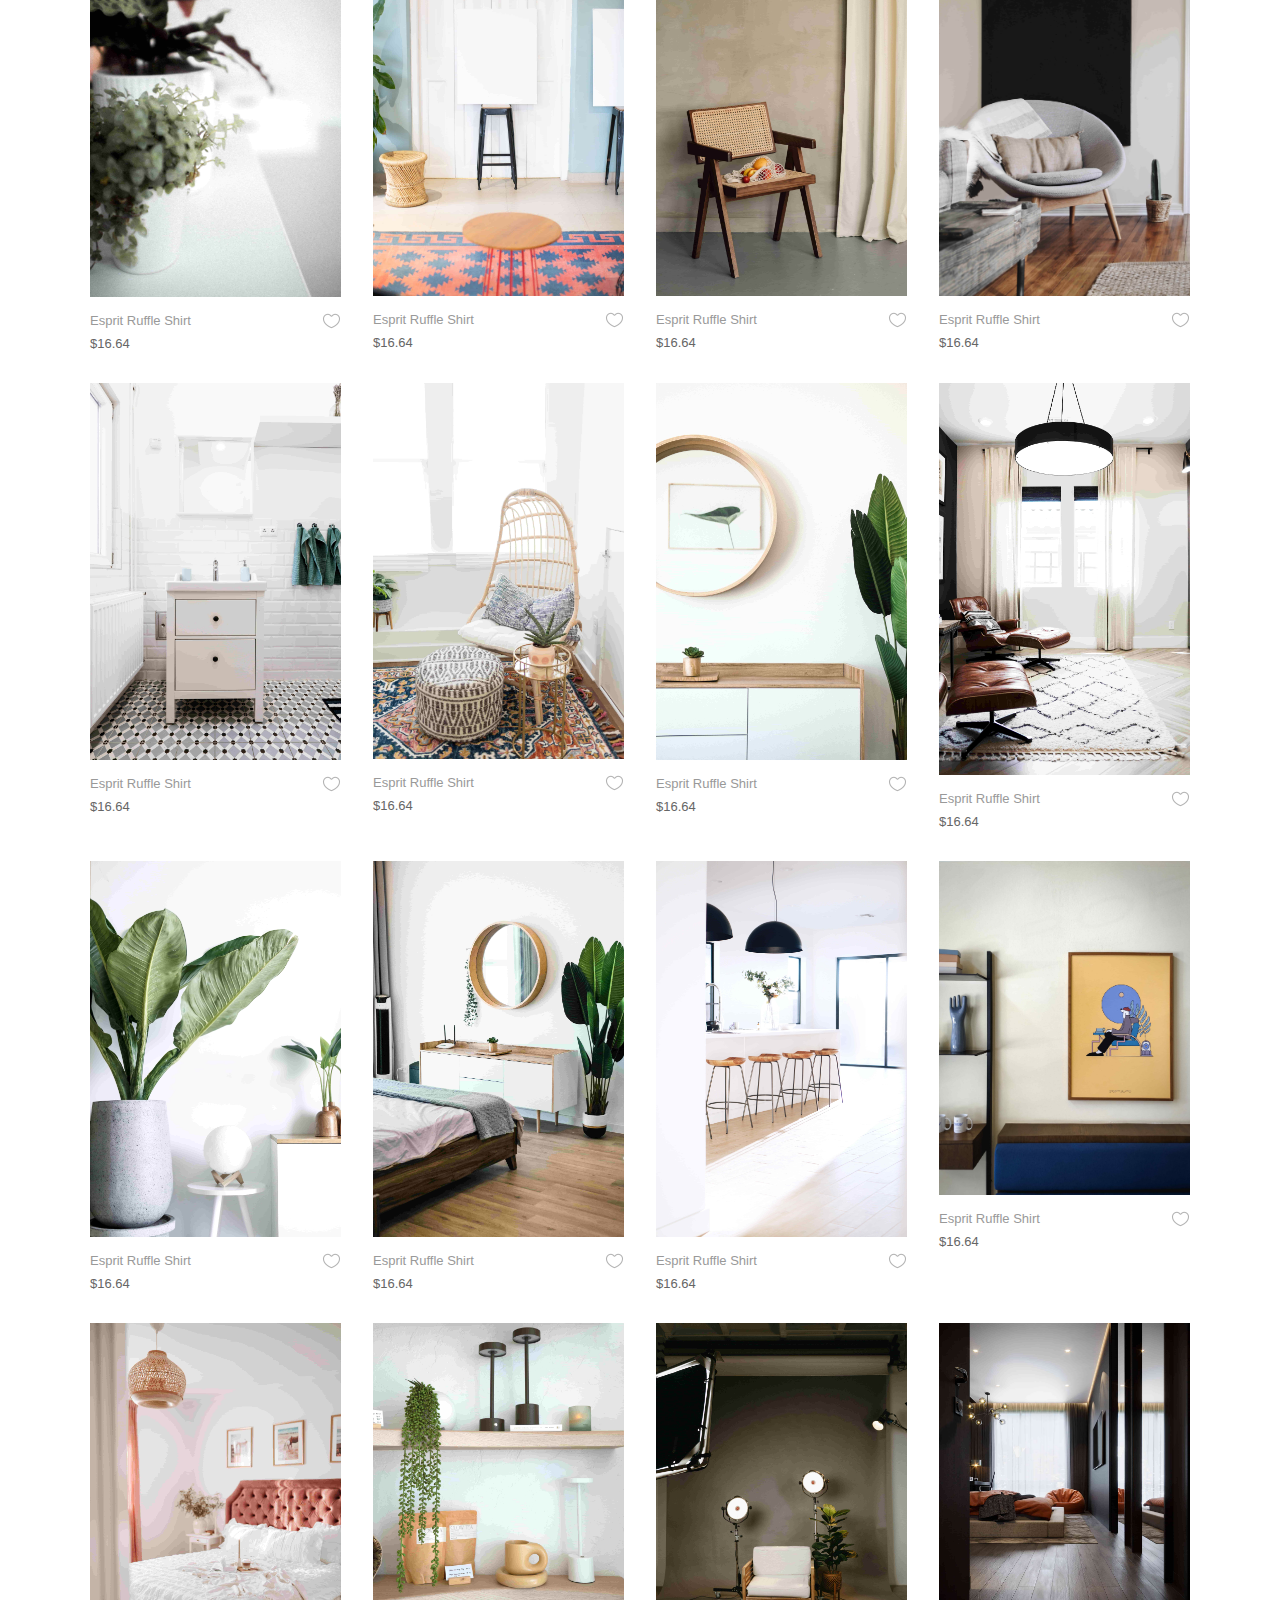
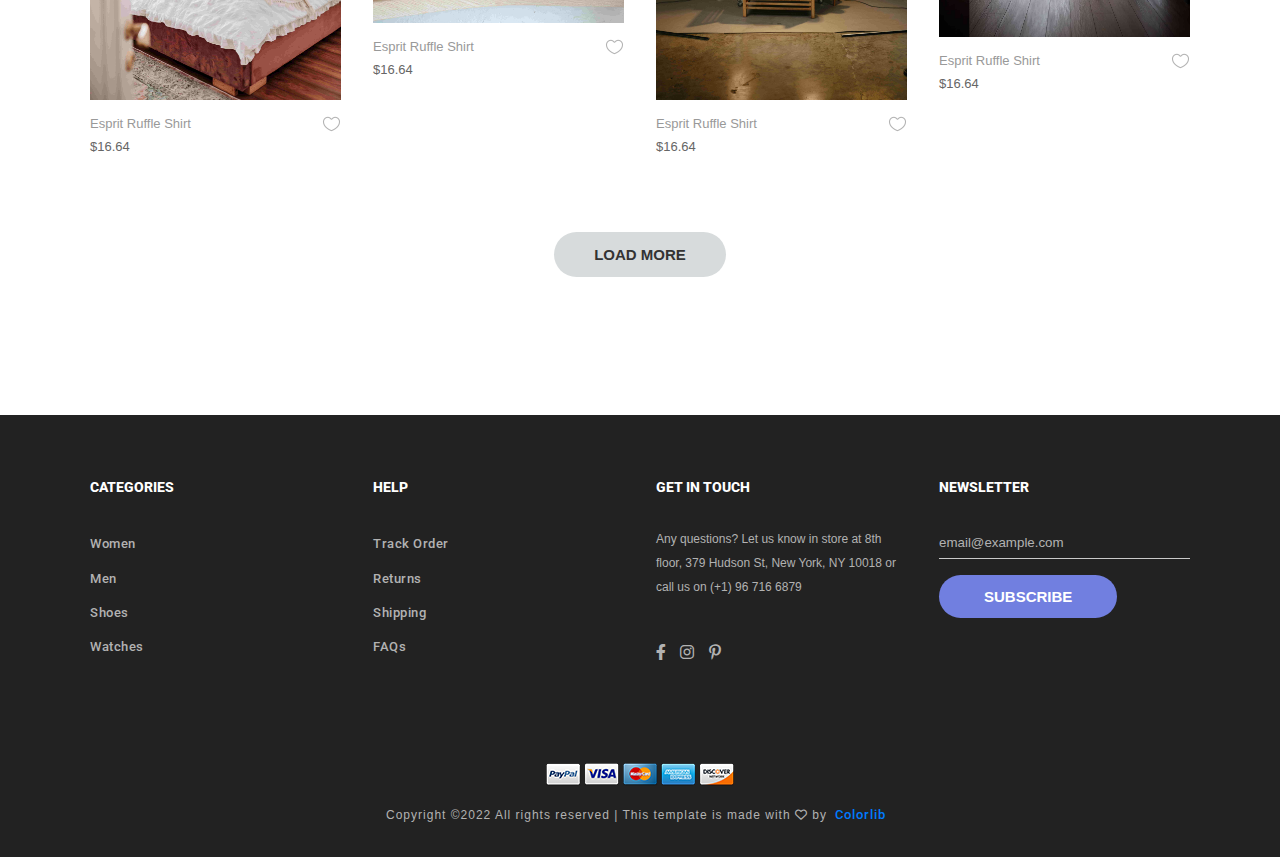
==== commit 3bd08148: "changed the website images" ====
--- a/index.html
+++ b/index.html
@@ -131,7 +131,7 @@
       <div class="slideshow" id="slideshow">
         <div>
           <img
-            src="./assets/images/xslide-01.jpg.pagespeed.ic.XotvXKn0Mi.webp"
+            src="./assets/images/home.jpg"
           />
         </div>
       </div>
@@ -140,11 +140,11 @@
     <div class="banner">
       <div class="banner-products">
         <img
-          src="./assets/images/xbanner-01.jpg.pagespeed.ic.Uj5FE94mgU.jpg"
+          src="./assets/images/home.jpg"
           alt=""
         />
-        <h1>Women</h1>
-        <p>Spring 2018</p>
+        <h1>HOME</h1>
+        <p>Modern Design</p>
         <div class="overlay">
           <button class="hover-underline-animation" type="button">
             SHOP NOW
@@ -154,22 +154,22 @@
       </div>
       <div class="banner-products">
         <img
-          src="./assets/images/xbanner-02.jpg.pagespeed.ic.MQuZq6F18q.jpg"
+          src="./assets/images/office.jpg"
           alt=""
         />
-        <h1>Men</h1>
-        <p>Spring 2018</p>
+        <h1>OFFICE</h1>
+        <p>Modern Design</p>
         <div class="overlay">
           <button>SHOP NOW</button>
         </div>
       </div>
       <div class="banner-products">
         <img
-          src="./assets/images/xbanner-03.jpg.pagespeed.ic.1rqLomOaMb.jpg"
+          src="./assets/images/dinner.jpg"
           alt=""
         />
-        <h1>Accessories</h1>
-        <p>New Trend</p>
+        <h1>DINNER</h1>
+        <p>Modern Design</p>
         <div class="overlay">
           <button type="button">SHOP NOW</button>
         </div>
@@ -208,247 +208,247 @@
       <div class="product-items">
         <div class="items">
           <div class="product">
-            <img src="./assets/images/xproduct-01.jpg.pagespeed.ic.6WHvZRJRuO.jpg" alt="" />
-            <button>Quick View</button>
-          </div>
-          <div class="product-info">
-            <div class="price">
-              <h3>Esprit Ruffle Shirt</h3>
-              <p>$16.64</p>
-            </div>
-              <div class="heart-icons">
-                <img class="icon-heart-1 " src="./assets/images/xicon-heart-01.png.pagespeed.ic.kGwqiVk_BS.png" alt="">
-                <img class="icon-heart-2" src="./assets/images/xicon-heart-02.png.pagespeed.ic.-OFifoFj6L.png" alt="">
-              </div>
-          </div>
-        </div>
-        <div class="items">
-          <div class="product">
-            <img src="./assets/images/xproduct-02.jpg.pagespeed.ic._mIojWDfEX.jpg" alt="" />
-            <button>Quick View</button>
-          </div>
-          <div class="product-info">
-            <div class="price">
-              <h3>Esprit Ruffle Shirt</h3>
-              <p>$16.64</p>
-            </div>
-              <div class="heart-icons">
-                <img class="icon-heart-1 " src="./assets/images/xicon-heart-01.png.pagespeed.ic.kGwqiVk_BS.png" alt="">
-                <img class="icon-heart-2" src="./assets/images/xicon-heart-02.png.pagespeed.ic.-OFifoFj6L.png" alt="">
-              </div>
-          </div>
-        </div>
-        <div class="items">
-          <div class="product">
-            <img src="./assets/images/xproduct-03.jpg.pagespeed.ic.eOHs429Gtb.jpg" alt="" />
-            <button>Quick View</button>
-          </div>
-          <div class="product-info">
-            <div class="price">
-              <h3>Esprit Ruffle Shirt</h3>
-              <p>$16.64</p>
-            </div>
-              <div class="heart-icons">
-                <img class="icon-heart-1 " src="./assets/images/xicon-heart-01.png.pagespeed.ic.kGwqiVk_BS.png" alt="">
-                <img class="icon-heart-2" src="./assets/images/xicon-heart-02.png.pagespeed.ic.-OFifoFj6L.png" alt="">
-              </div>
-          </div>
-        </div>
-        <div class="items">
-          <div class="product">
-            <img src="./assets/images/xproduct-04.jpg.pagespeed.ic.1MaP4euDx9.jpg" alt="" />
-            <button>Quick View</button>
-          </div>
-          <div class="product-info">
-            <div class="price">
-              <h3>Esprit Ruffle Shirt</h3>
-              <p>$16.64</p>
-            </div>
-              <div class="heart-icons">
-                <img class="icon-heart-1 " src="./assets/images/xicon-heart-01.png.pagespeed.ic.kGwqiVk_BS.png" alt="">
-                <img class="icon-heart-2" src="./assets/images/xicon-heart-02.png.pagespeed.ic.-OFifoFj6L.png" alt="">
-              </div>
-          </div>
-        </div>
-        <div class="items">
-          <div class="product">
-            <img src="./assets/images/xproduct-05.jpg.pagespeed.ic.GHcB3Nc9zp.jpg" alt="" />
-            <button>Quick View</button>
-          </div>
-          <div class="product-info">
-            <div class="price">
-              <h3>Esprit Ruffle Shirt</h3>
-              <p>$16.64</p>
-            </div>
-              <div class="heart-icons">
-                <img class="icon-heart-1 " src="./assets/images/xicon-heart-01.png.pagespeed.ic.kGwqiVk_BS.png" alt="">
-                <img class="icon-heart-2" src="./assets/images/xicon-heart-02.png.pagespeed.ic.-OFifoFj6L.png" alt="">
-              </div>
-          </div>
-        </div>
-        <div class="items">
-          <div class="product">
-            <img src="./assets/images/xproduct-06.jpg.pagespeed.ic.mU9c3gp9yp.jpg" alt="" />
-            <button>Quick View</button>
-          </div>
-          <div class="product-info">
-            <div class="price">
-              <h3>Esprit Ruffle Shirt</h3>
-              <p>$16.64</p>
-            </div>
-              <div class="heart-icons">
-                <img class="icon-heart-1 " src="./assets/images/xicon-heart-01.png.pagespeed.ic.kGwqiVk_BS.png" alt="">
-                <img class="icon-heart-2" src="./assets/images/xicon-heart-02.png.pagespeed.ic.-OFifoFj6L.png" alt="">
-              </div>
-          </div>
-        </div>
-        <div class="items">
-          <div class="product">
-            <img src="./assets/images/xproduct-07.jpg.pagespeed.ic.wXz93SW1CF.webp" alt="" />
-            <button>Quick View</button>
-          </div>
-          <div class="product-info">
-            <div class="price">
-              <h3>Esprit Ruffle Shirt</h3>
-              <p>$16.64</p>
-            </div>
-              <div class="heart-icons">
-                <img class="icon-heart-1 " src="./assets/images/xicon-heart-01.png.pagespeed.ic.kGwqiVk_BS.png" alt="">
-                <img class="icon-heart-2" src="./assets/images/xicon-heart-02.png.pagespeed.ic.-OFifoFj6L.png" alt="">
-              </div>
-          </div>
-        </div>
-        <div class="items">
-          <div class="product">
-            <img src="./assets/images/xproduct-08.jpg.pagespeed.ic.zcR_ZfXlFq.jpg" alt="" />
-            <button>Quick View</button>
-          </div>
-          <div class="product-info">
-            <div class="price">
-              <h3>Esprit Ruffle Shirt</h3>
-              <p>$16.64</p>
-            </div>
-              <div class="heart-icons">
-                <img class="icon-heart-1 " src="./assets/images/xicon-heart-01.png.pagespeed.ic.kGwqiVk_BS.png" alt="">
-                <img class="icon-heart-2" src="./assets/images/xicon-heart-02.png.pagespeed.ic.-OFifoFj6L.png" alt="">
-              </div>
-          </div>
-        </div>
-        <div class="items">
-          <div class="product">
-            <img src="./assets/images/xproduct-09.jpg.pagespeed.ic._ex9y9IVR9.jpg" alt="" />
-            <button>Quick View</button>
-          </div>
-          <div class="product-info">
-            <div class="price">
-              <h3>Esprit Ruffle Shirt</h3>
-              <p>$16.64</p>
-            </div>
-              <div class="heart-icons">
-                <img class="icon-heart-1 " src="./assets/images/xicon-heart-01.png.pagespeed.ic.kGwqiVk_BS.png" alt="">
-                <img class="icon-heart-2" src="./assets/images/xicon-heart-02.png.pagespeed.ic.-OFifoFj6L.png" alt="">
-              </div>
-          </div>
-        </div>
-        <div class="items">
-          <div class="product">
-            <img src="./assets/images/xproduct-10.jpg.pagespeed.ic.JKjq4oUn3E.jpg" alt="" />
-            <button>Quick View</button>
-          </div>
-          <div class="product-info">
-            <div class="price">
-              <h3>Esprit Ruffle Shirt</h3>
-              <p>$16.64</p>
-            </div>
-              <div class="heart-icons">
-                <img class="icon-heart-1 " src="./assets/images/xicon-heart-01.png.pagespeed.ic.kGwqiVk_BS.png" alt="">
-                <img class="icon-heart-2" src="./assets/images/xicon-heart-02.png.pagespeed.ic.-OFifoFj6L.png" alt="">
-              </div>
-          </div>
-        </div>
-        <div class="items">
-          <div class="product">
-            <img src="./assets/images/xproduct-11.jpg.pagespeed.ic.fJxJBqHZzv.jpg" alt="" />
-            <button>Quick View</button>
-          </div>
-          <div class="product-info">
-            <div class="price">
-              <h3>Esprit Ruffle Shirt</h3>
-              <p>$16.64</p>
-            </div>
-              <div class="heart-icons">
-                <img class="icon-heart-1 " src="./assets/images/xicon-heart-01.png.pagespeed.ic.kGwqiVk_BS.png" alt="">
-                <img class="icon-heart-2" src="./assets/images/xicon-heart-02.png.pagespeed.ic.-OFifoFj6L.png" alt="">
-              </div>
-          </div>
-        </div>
-        <div class="items">
-          <div class="product">
-            <img src="./assets/images/xproduct-12.jpg.pagespeed.ic.Ft0-TDvq7W.jpg" alt="" />
-            <button>Quick View</button>
-          </div>
-          <div class="product-info">
-            <div class="price">
-              <h3>Esprit Ruffle Shirt</h3>
-              <p>$16.64</p>
-            </div>
-              <div class="heart-icons">
-                <img class="icon-heart-1 " src="./assets/images/xicon-heart-01.png.pagespeed.ic.kGwqiVk_BS.png" alt="">
-                <img class="icon-heart-2" src="./assets/images/xicon-heart-02.png.pagespeed.ic.-OFifoFj6L.png" alt="">
-              </div>
-          </div>
-        </div>
-        <div class="items">
-          <div class="product">
-            <img src="./assets/images/xproduct-13.jpg.pagespeed.ic.jIjGx2QblE.jpg" alt="" />
-            <button>Quick View</button>
-          </div>
-          <div class="product-info">
-            <div class="price">
-              <h3>Esprit Ruffle Shirt</h3>
-              <p>$16.64</p>
-            </div>
-              <div class="heart-icons">
-                <img class="icon-heart-1 " src="./assets/images/xicon-heart-01.png.pagespeed.ic.kGwqiVk_BS.png" alt="">
-                <img class="icon-heart-2" src="./assets/images/xicon-heart-02.png.pagespeed.ic.-OFifoFj6L.png" alt="">
-              </div>
-          </div>
-        </div>
-        <div class="items">
-          <div class="product">
-            <img src="./assets/images/xproduct-14.jpg.pagespeed.ic.rUWpWgkkYK.jpg" alt="" />
-            <button>Quick View</button>
-          </div>
-          <div class="product-info">
-            <div class="price">
-              <h3>Esprit Ruffle Shirt</h3>
-              <p>$16.64</p>
-            </div>
-              <div class="heart-icons">
-                <img class="icon-heart-1 " src="./assets/images/xicon-heart-01.png.pagespeed.ic.kGwqiVk_BS.png" alt="">
-                <img class="icon-heart-2" src="./assets/images/xicon-heart-02.png.pagespeed.ic.-OFifoFj6L.png" alt="">
-              </div>
-          </div>
-        </div>
-        <div class="items">
-          <div class="product">
-            <img src="./assets/images/xproduct-15.jpg.pagespeed.ic.LNG1pmoqOY.jpg" alt="" />
-            <button>Quick View</button>
-          </div>
-          <div class="product-info">
-            <div class="price">
-              <h3>Esprit Ruffle Shirt</h3>
-              <p>$16.64</p>
-            </div>
-              <div class="heart-icons">
-                <img class="icon-heart-1 " src="./assets/images/xicon-heart-01.png.pagespeed.ic.kGwqiVk_BS.png" alt="">
-                <img class="icon-heart-2" src="./assets/images/xicon-heart-02.png.pagespeed.ic.-OFifoFj6L.png" alt="">
-              </div>
-          </div>
-        </div>
-        <div class="items">
-          <div class="product">
-            <img src="./assets/images/xproduct-16.jpg.pagespeed.ic.AbLwZITYaU.jpg" alt="" />
+            <img src="./assets/images/product-01.jpg" alt="" />
+            <button>Quick View</button>
+          </div>
+          <div class="product-info">
+            <div class="price">
+              <h3>Esprit Ruffle Shirt</h3>
+              <p>$16.64</p>
+            </div>
+              <div class="heart-icons">
+                <img class="icon-heart-1 " src="./assets/images/xicon-heart-01.png.pagespeed.ic.kGwqiVk_BS.png" alt="">
+                <img class="icon-heart-2" src="./assets/images/xicon-heart-02.png.pagespeed.ic.-OFifoFj6L.png" alt="">
+              </div>
+          </div>
+        </div>
+        <div class="items">
+          <div class="product">
+            <img src="./assets/images/product-02.jpg" alt="" />
+            <button>Quick View</button>
+          </div>
+          <div class="product-info">
+            <div class="price">
+              <h3>Esprit Ruffle Shirt</h3>
+              <p>$16.64</p>
+            </div>
+              <div class="heart-icons">
+                <img class="icon-heart-1 " src="./assets/images/xicon-heart-01.png.pagespeed.ic.kGwqiVk_BS.png" alt="">
+                <img class="icon-heart-2" src="./assets/images/xicon-heart-02.png.pagespeed.ic.-OFifoFj6L.png" alt="">
+              </div>
+          </div>
+        </div>
+        <div class="items">
+          <div class="product">
+            <img src="./assets/images/product-03.jpg" alt="" />
+            <button>Quick View</button>
+          </div>
+          <div class="product-info">
+            <div class="price">
+              <h3>Esprit Ruffle Shirt</h3>
+              <p>$16.64</p>
+            </div>
+              <div class="heart-icons">
+                <img class="icon-heart-1 " src="./assets/images/xicon-heart-01.png.pagespeed.ic.kGwqiVk_BS.png" alt="">
+                <img class="icon-heart-2" src="./assets/images/xicon-heart-02.png.pagespeed.ic.-OFifoFj6L.png" alt="">
+              </div>
+          </div>
+        </div>
+        <div class="items">
+          <div class="product">
+            <img src="./assets/images/product-04.jpg" alt="" />
+            <button>Quick View</button>
+          </div>
+          <div class="product-info">
+            <div class="price">
+              <h3>Esprit Ruffle Shirt</h3>
+              <p>$16.64</p>
+            </div>
+              <div class="heart-icons">
+                <img class="icon-heart-1 " src="./assets/images/xicon-heart-01.png.pagespeed.ic.kGwqiVk_BS.png" alt="">
+                <img class="icon-heart-2" src="./assets/images/xicon-heart-02.png.pagespeed.ic.-OFifoFj6L.png" alt="">
+              </div>
+          </div>
+        </div>
+        <div class="items">
+          <div class="product">
+            <img src="./assets/images/product-05.jpg" alt="" />
+            <button>Quick View</button>
+          </div>
+          <div class="product-info">
+            <div class="price">
+              <h3>Esprit Ruffle Shirt</h3>
+              <p>$16.64</p>
+            </div>
+              <div class="heart-icons">
+                <img class="icon-heart-1 " src="./assets/images/xicon-heart-01.png.pagespeed.ic.kGwqiVk_BS.png" alt="">
+                <img class="icon-heart-2" src="./assets/images/xicon-heart-02.png.pagespeed.ic.-OFifoFj6L.png" alt="">
+              </div>
+          </div>
+        </div>
+        <div class="items">
+          <div class="product">
+            <img src="./assets/images/product-06.jpg" alt="" />
+            <button>Quick View</button>
+          </div>
+          <div class="product-info">
+            <div class="price">
+              <h3>Esprit Ruffle Shirt</h3>
+              <p>$16.64</p>
+            </div>
+              <div class="heart-icons">
+                <img class="icon-heart-1 " src="./assets/images/xicon-heart-01.png.pagespeed.ic.kGwqiVk_BS.png" alt="">
+                <img class="icon-heart-2" src="./assets/images/xicon-heart-02.png.pagespeed.ic.-OFifoFj6L.png" alt="">
+              </div>
+          </div>
+        </div>
+        <div class="items">
+          <div class="product">
+            <img src="./assets/images/product-07.jpg" alt="" />
+            <button>Quick View</button>
+          </div>
+          <div class="product-info">
+            <div class="price">
+              <h3>Esprit Ruffle Shirt</h3>
+              <p>$16.64</p>
+            </div>
+              <div class="heart-icons">
+                <img class="icon-heart-1 " src="./assets/images/xicon-heart-01.png.pagespeed.ic.kGwqiVk_BS.png" alt="">
+                <img class="icon-heart-2" src="./assets/images/xicon-heart-02.png.pagespeed.ic.-OFifoFj6L.png" alt="">
+              </div>
+          </div>
+        </div>
+        <div class="items">
+          <div class="product">
+            <img src="./assets/images/product-08.jpg" alt="" />
+            <button>Quick View</button>
+          </div>
+          <div class="product-info">
+            <div class="price">
+              <h3>Esprit Ruffle Shirt</h3>
+              <p>$16.64</p>
+            </div>
+              <div class="heart-icons">
+                <img class="icon-heart-1 " src="./assets/images/xicon-heart-01.png.pagespeed.ic.kGwqiVk_BS.png" alt="">
+                <img class="icon-heart-2" src="./assets/images/xicon-heart-02.png.pagespeed.ic.-OFifoFj6L.png" alt="">
+              </div>
+          </div>
+        </div>
+        <div class="items">
+          <div class="product">
+            <img src="./assets/images/product-09.jpg" alt="" />
+            <button>Quick View</button>
+          </div>
+          <div class="product-info">
+            <div class="price">
+              <h3>Esprit Ruffle Shirt</h3>
+              <p>$16.64</p>
+            </div>
+              <div class="heart-icons">
+                <img class="icon-heart-1 " src="./assets/images/xicon-heart-01.png.pagespeed.ic.kGwqiVk_BS.png" alt="">
+                <img class="icon-heart-2" src="./assets/images/xicon-heart-02.png.pagespeed.ic.-OFifoFj6L.png" alt="">
+              </div>
+          </div>
+        </div>
+        <div class="items">
+          <div class="product">
+            <img src="./assets/images/product-10.jpg" alt="" />
+            <button>Quick View</button>
+          </div>
+          <div class="product-info">
+            <div class="price">
+              <h3>Esprit Ruffle Shirt</h3>
+              <p>$16.64</p>
+            </div>
+              <div class="heart-icons">
+                <img class="icon-heart-1 " src="./assets/images/xicon-heart-01.png.pagespeed.ic.kGwqiVk_BS.png" alt="">
+                <img class="icon-heart-2" src="./assets/images/xicon-heart-02.png.pagespeed.ic.-OFifoFj6L.png" alt="">
+              </div>
+          </div>
+        </div>
+        <div class="items">
+          <div class="product">
+            <img src="./assets/images/product-11.jpg" alt="" />
+            <button>Quick View</button>
+          </div>
+          <div class="product-info">
+            <div class="price">
+              <h3>Esprit Ruffle Shirt</h3>
+              <p>$16.64</p>
+            </div>
+              <div class="heart-icons">
+                <img class="icon-heart-1 " src="./assets/images/xicon-heart-01.png.pagespeed.ic.kGwqiVk_BS.png" alt="">
+                <img class="icon-heart-2" src="./assets/images/xicon-heart-02.png.pagespeed.ic.-OFifoFj6L.png" alt="">
+              </div>
+          </div>
+        </div>
+        <div class="items">
+          <div class="product">
+            <img src="./assets/images/product-12.jpg" alt="" />
+            <button>Quick View</button>
+          </div>
+          <div class="product-info">
+            <div class="price">
+              <h3>Esprit Ruffle Shirt</h3>
+              <p>$16.64</p>
+            </div>
+              <div class="heart-icons">
+                <img class="icon-heart-1 " src="./assets/images/xicon-heart-01.png.pagespeed.ic.kGwqiVk_BS.png" alt="">
+                <img class="icon-heart-2" src="./assets/images/xicon-heart-02.png.pagespeed.ic.-OFifoFj6L.png" alt="">
+              </div>
+          </div>
+        </div>
+        <div class="items">
+          <div class="product">
+            <img src="./assets/images/product-13.jpg" alt="" />
+            <button>Quick View</button>
+          </div>
+          <div class="product-info">
+            <div class="price">
+              <h3>Esprit Ruffle Shirt</h3>
+              <p>$16.64</p>
+            </div>
+              <div class="heart-icons">
+                <img class="icon-heart-1 " src="./assets/images/xicon-heart-01.png.pagespeed.ic.kGwqiVk_BS.png" alt="">
+                <img class="icon-heart-2" src="./assets/images/xicon-heart-02.png.pagespeed.ic.-OFifoFj6L.png" alt="">
+              </div>
+          </div>
+        </div>
+        <div class="items">
+          <div class="product">
+            <img src="./assets/images/product-14.jpg" alt="" />
+            <button>Quick View</button>
+          </div>
+          <div class="product-info">
+            <div class="price">
+              <h3>Esprit Ruffle Shirt</h3>
+              <p>$16.64</p>
+            </div>
+              <div class="heart-icons">
+                <img class="icon-heart-1 " src="./assets/images/xicon-heart-01.png.pagespeed.ic.kGwqiVk_BS.png" alt="">
+                <img class="icon-heart-2" src="./assets/images/xicon-heart-02.png.pagespeed.ic.-OFifoFj6L.png" alt="">
+              </div>
+          </div>
+        </div>
+        <div class="items">
+          <div class="product">
+            <img src="./assets/images/product-15.jpg" alt="" />
+            <button>Quick View</button>
+          </div>
+          <div class="product-info">
+            <div class="price">
+              <h3>Esprit Ruffle Shirt</h3>
+              <p>$16.64</p>
+            </div>
+              <div class="heart-icons">
+                <img class="icon-heart-1 " src="./assets/images/xicon-heart-01.png.pagespeed.ic.kGwqiVk_BS.png" alt="">
+                <img class="icon-heart-2" src="./assets/images/xicon-heart-02.png.pagespeed.ic.-OFifoFj6L.png" alt="">
+              </div>
+          </div>
+        </div>
+        <div class="items">
+          <div class="product">
+            <img src="./assets/images/product-16.jpg" alt="" />
             <button>Quick View</button>
           </div>
           <div class="product-info">
